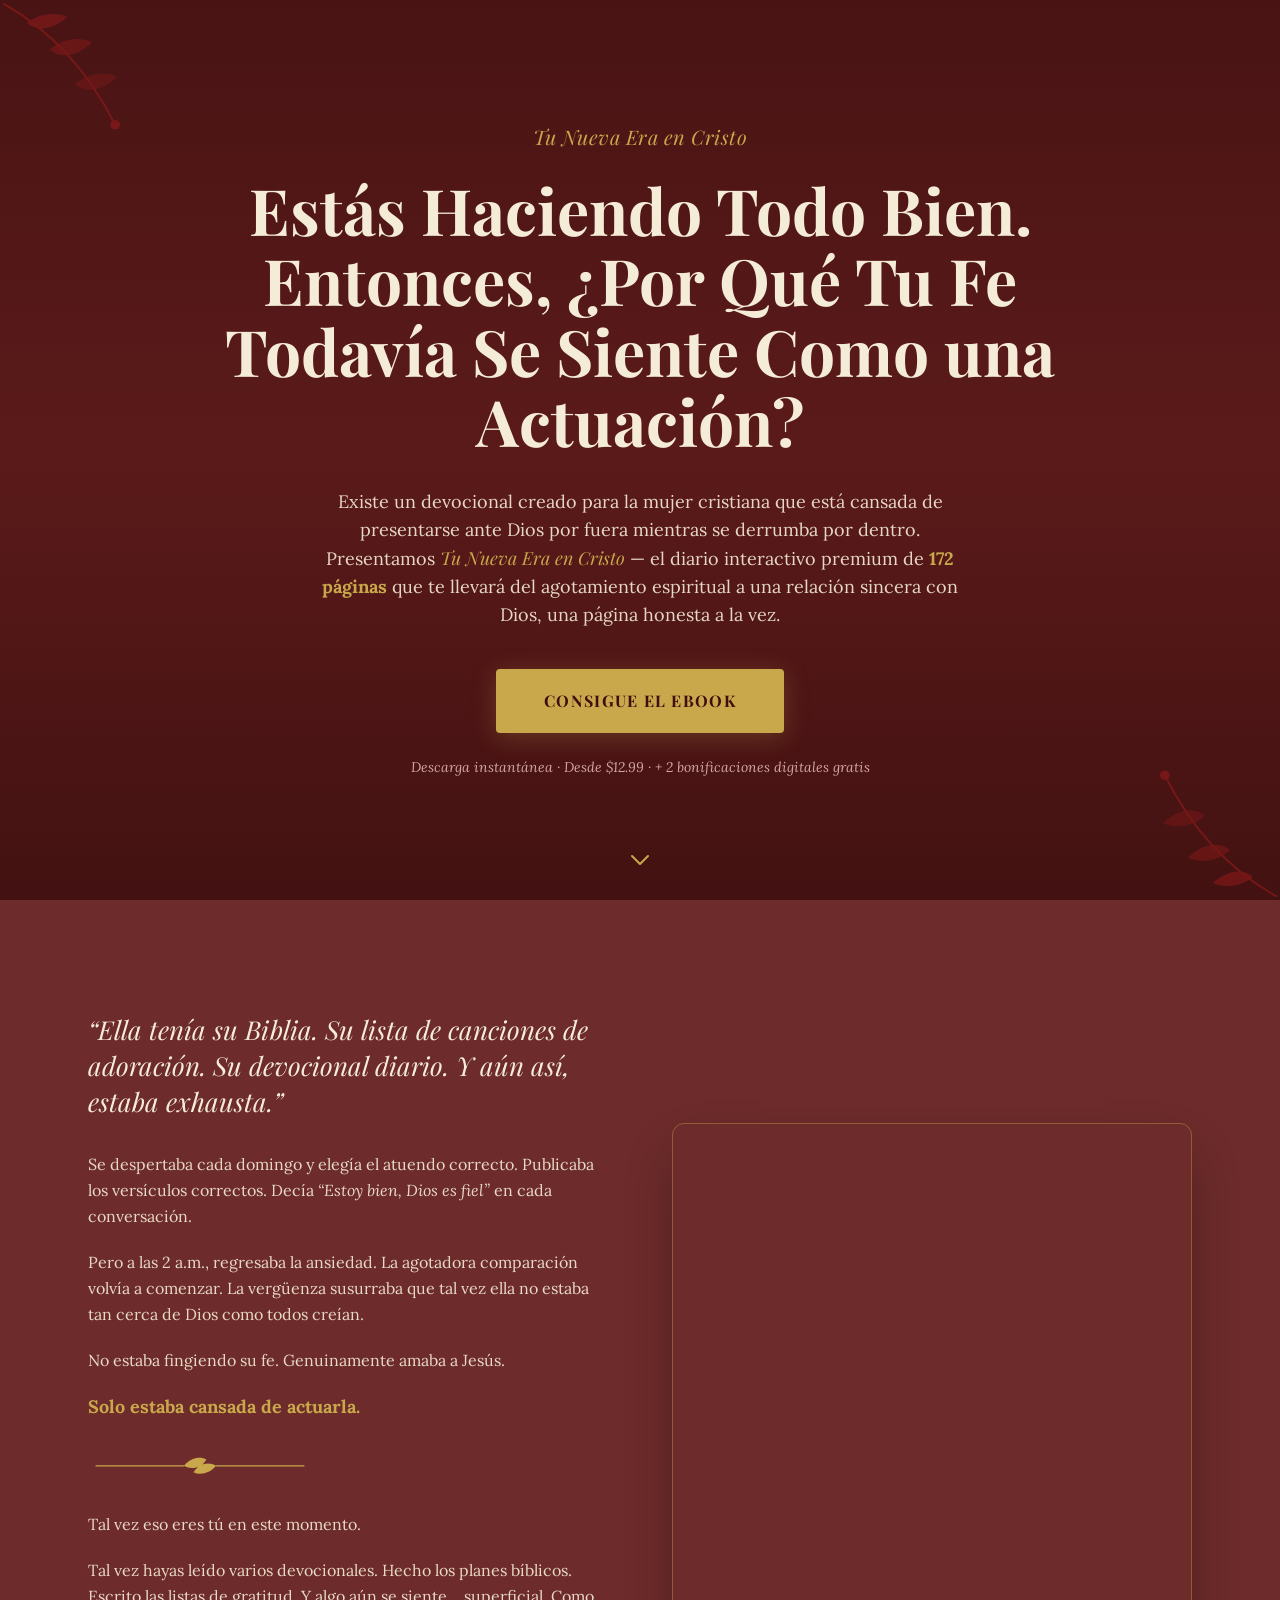
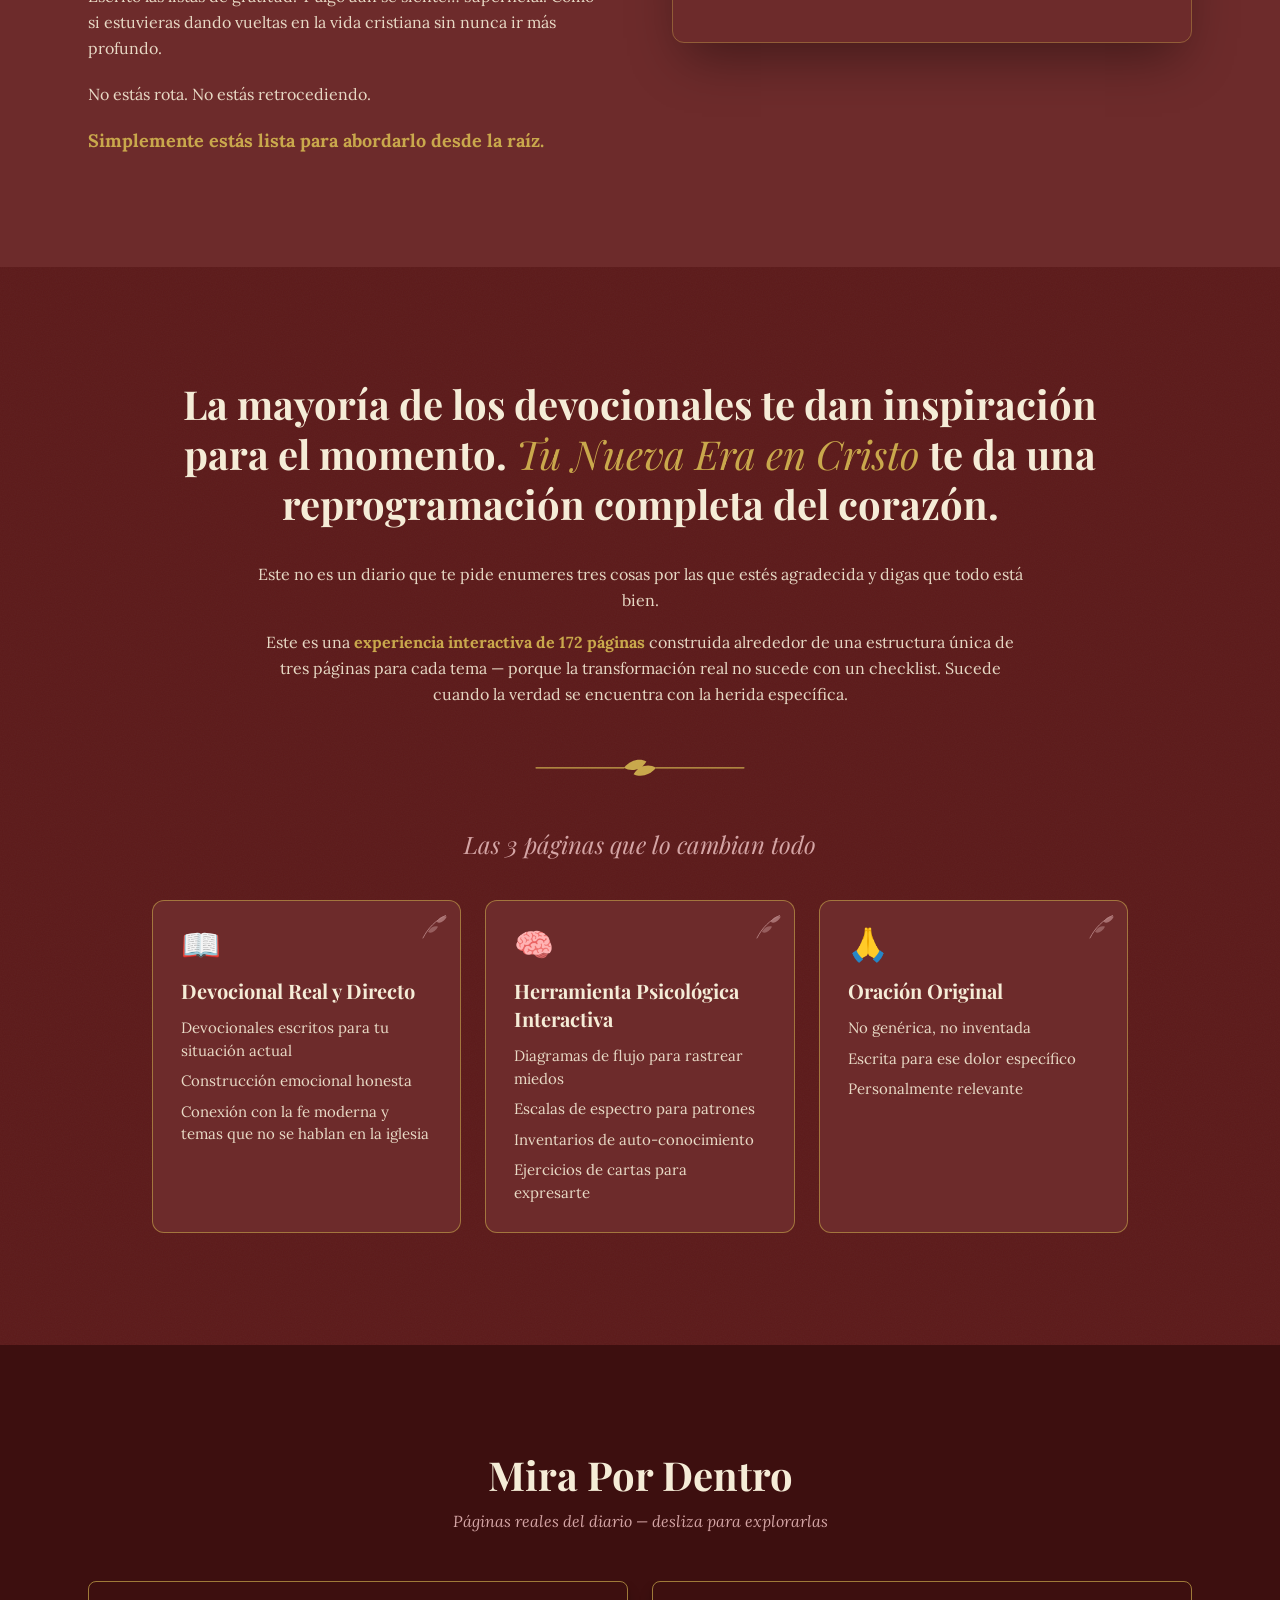
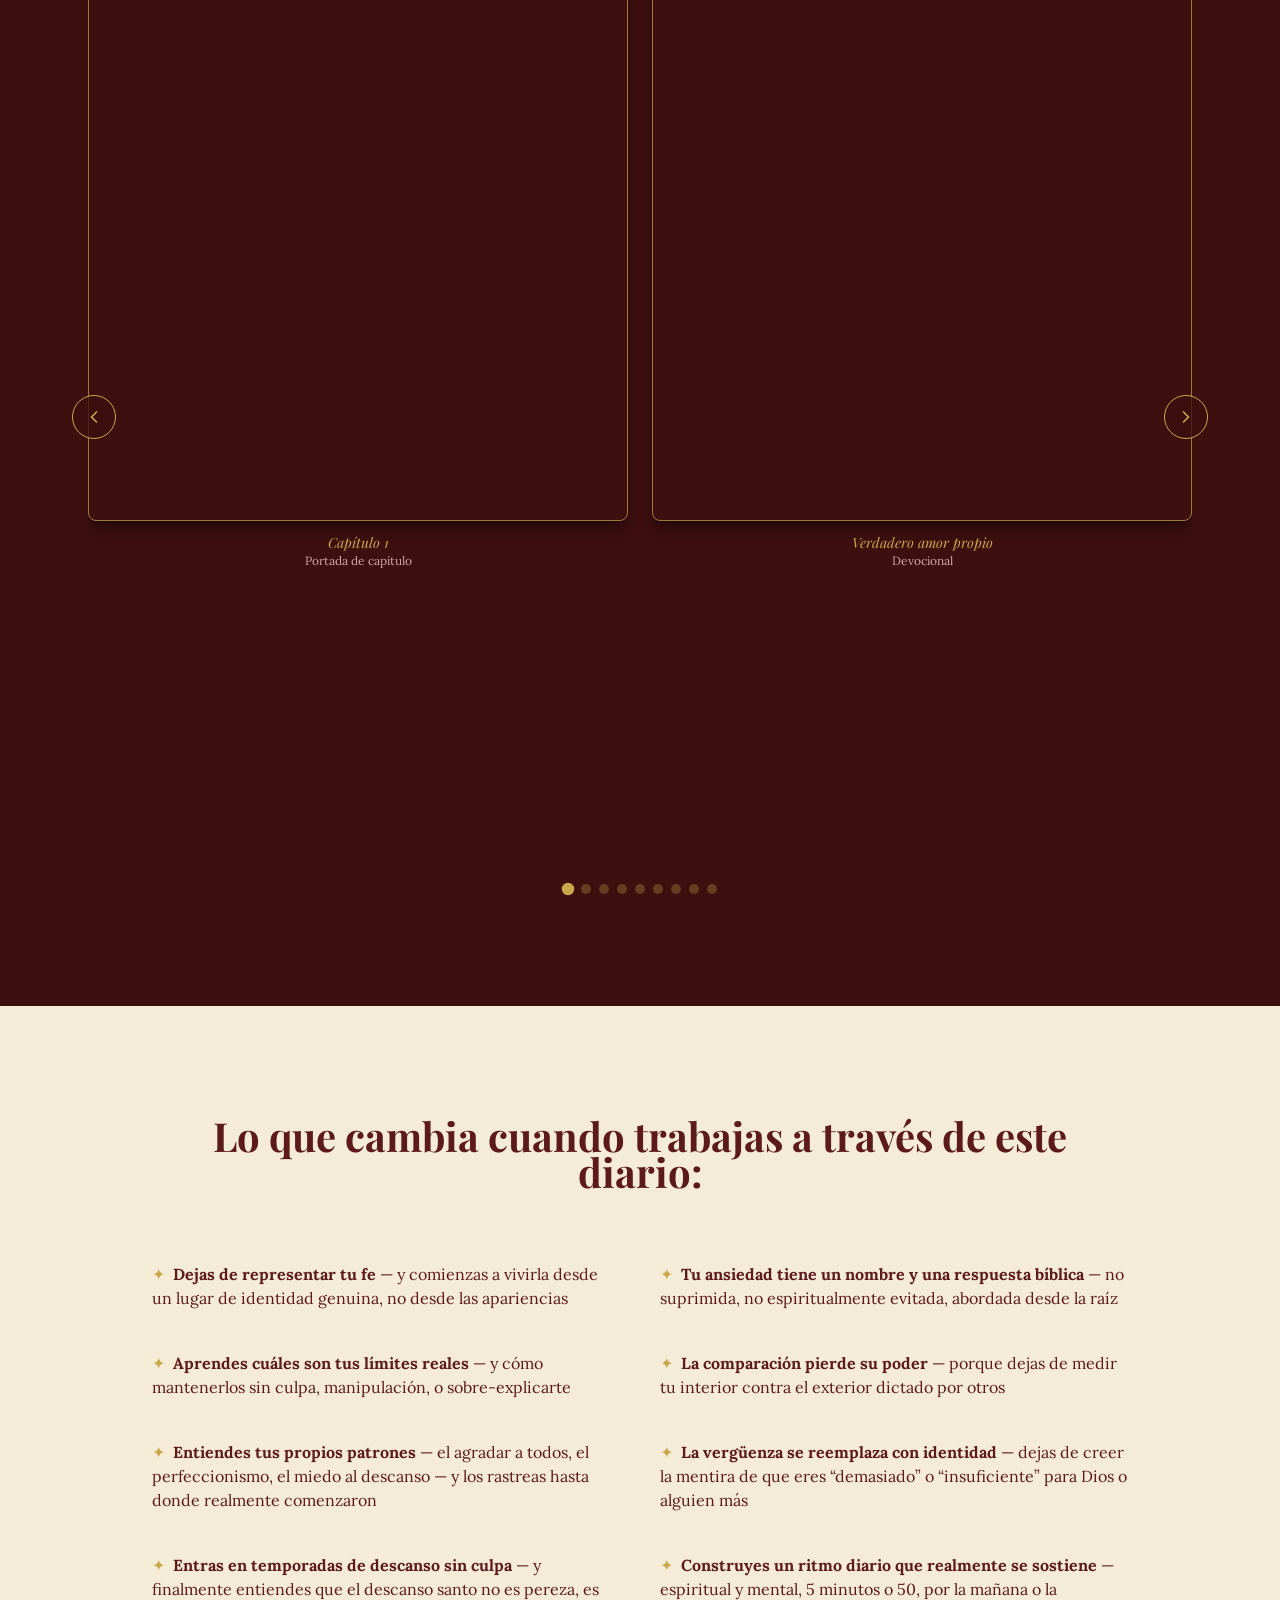
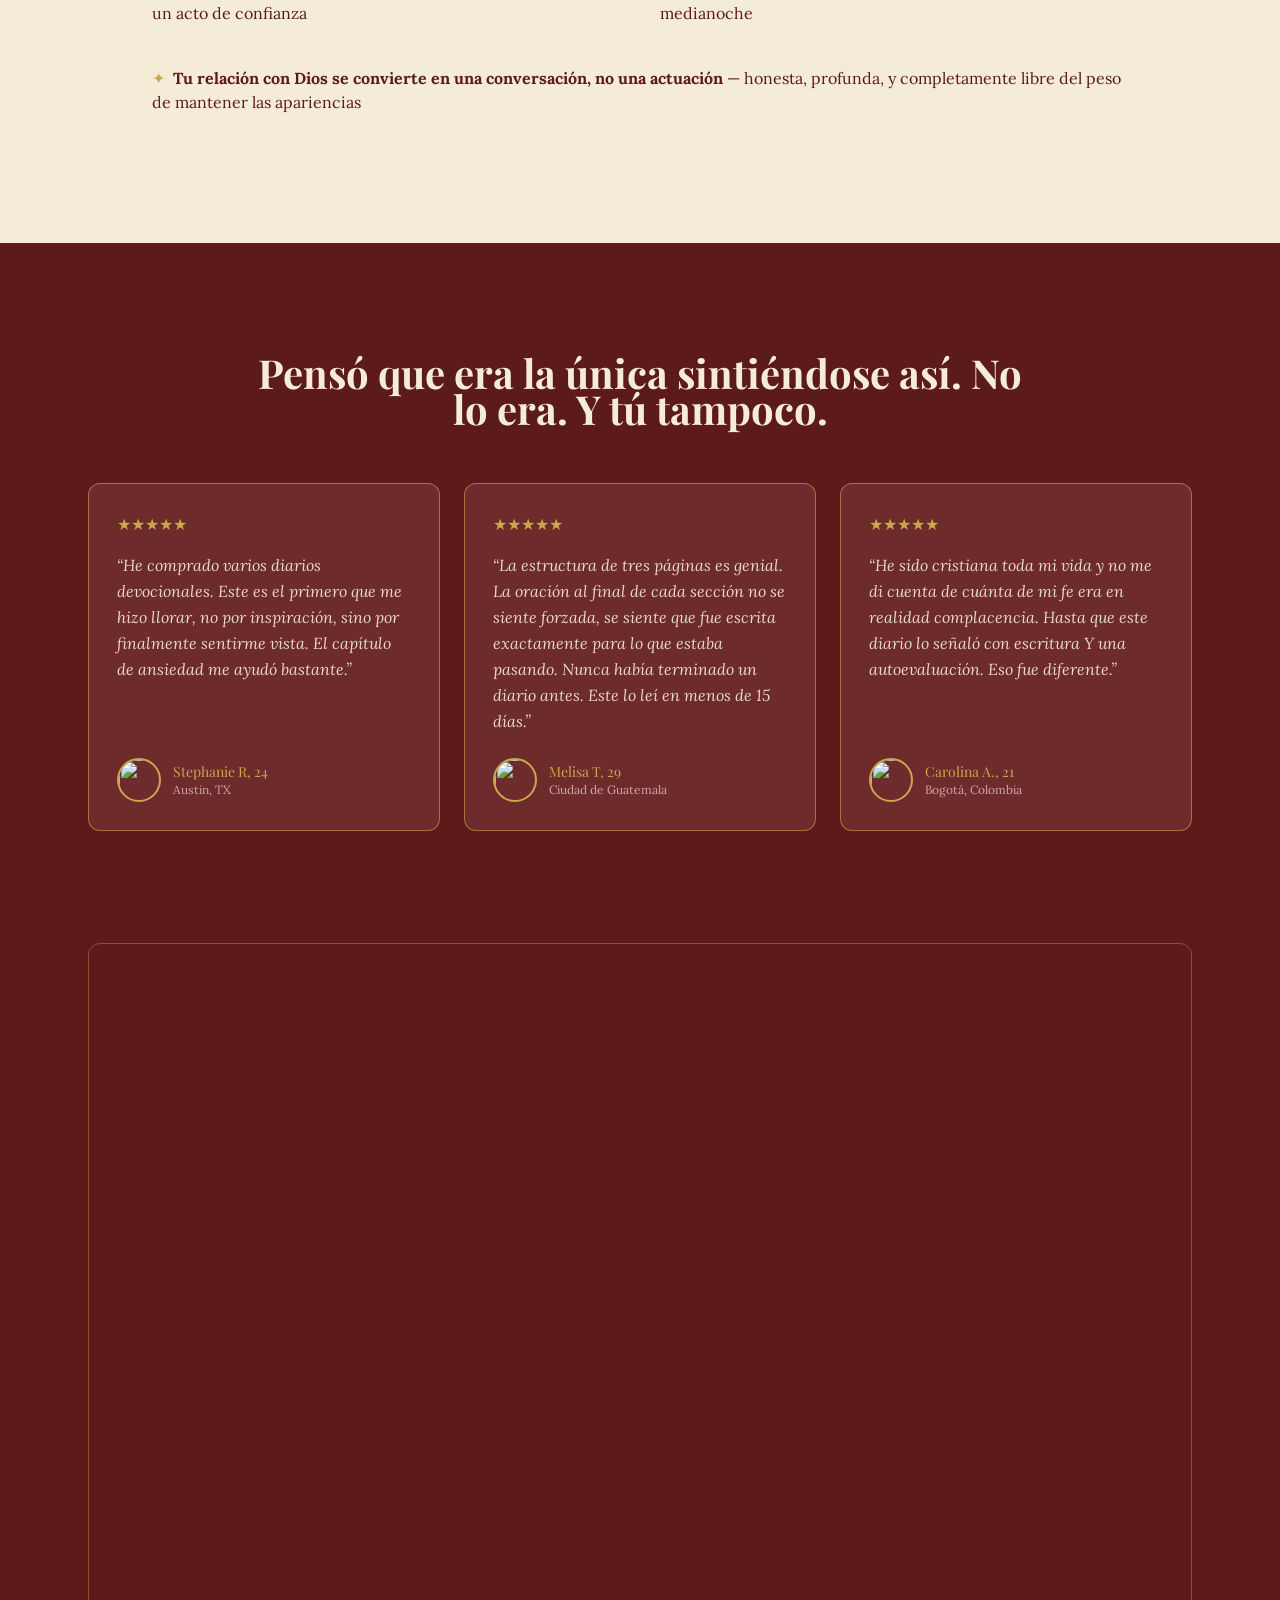
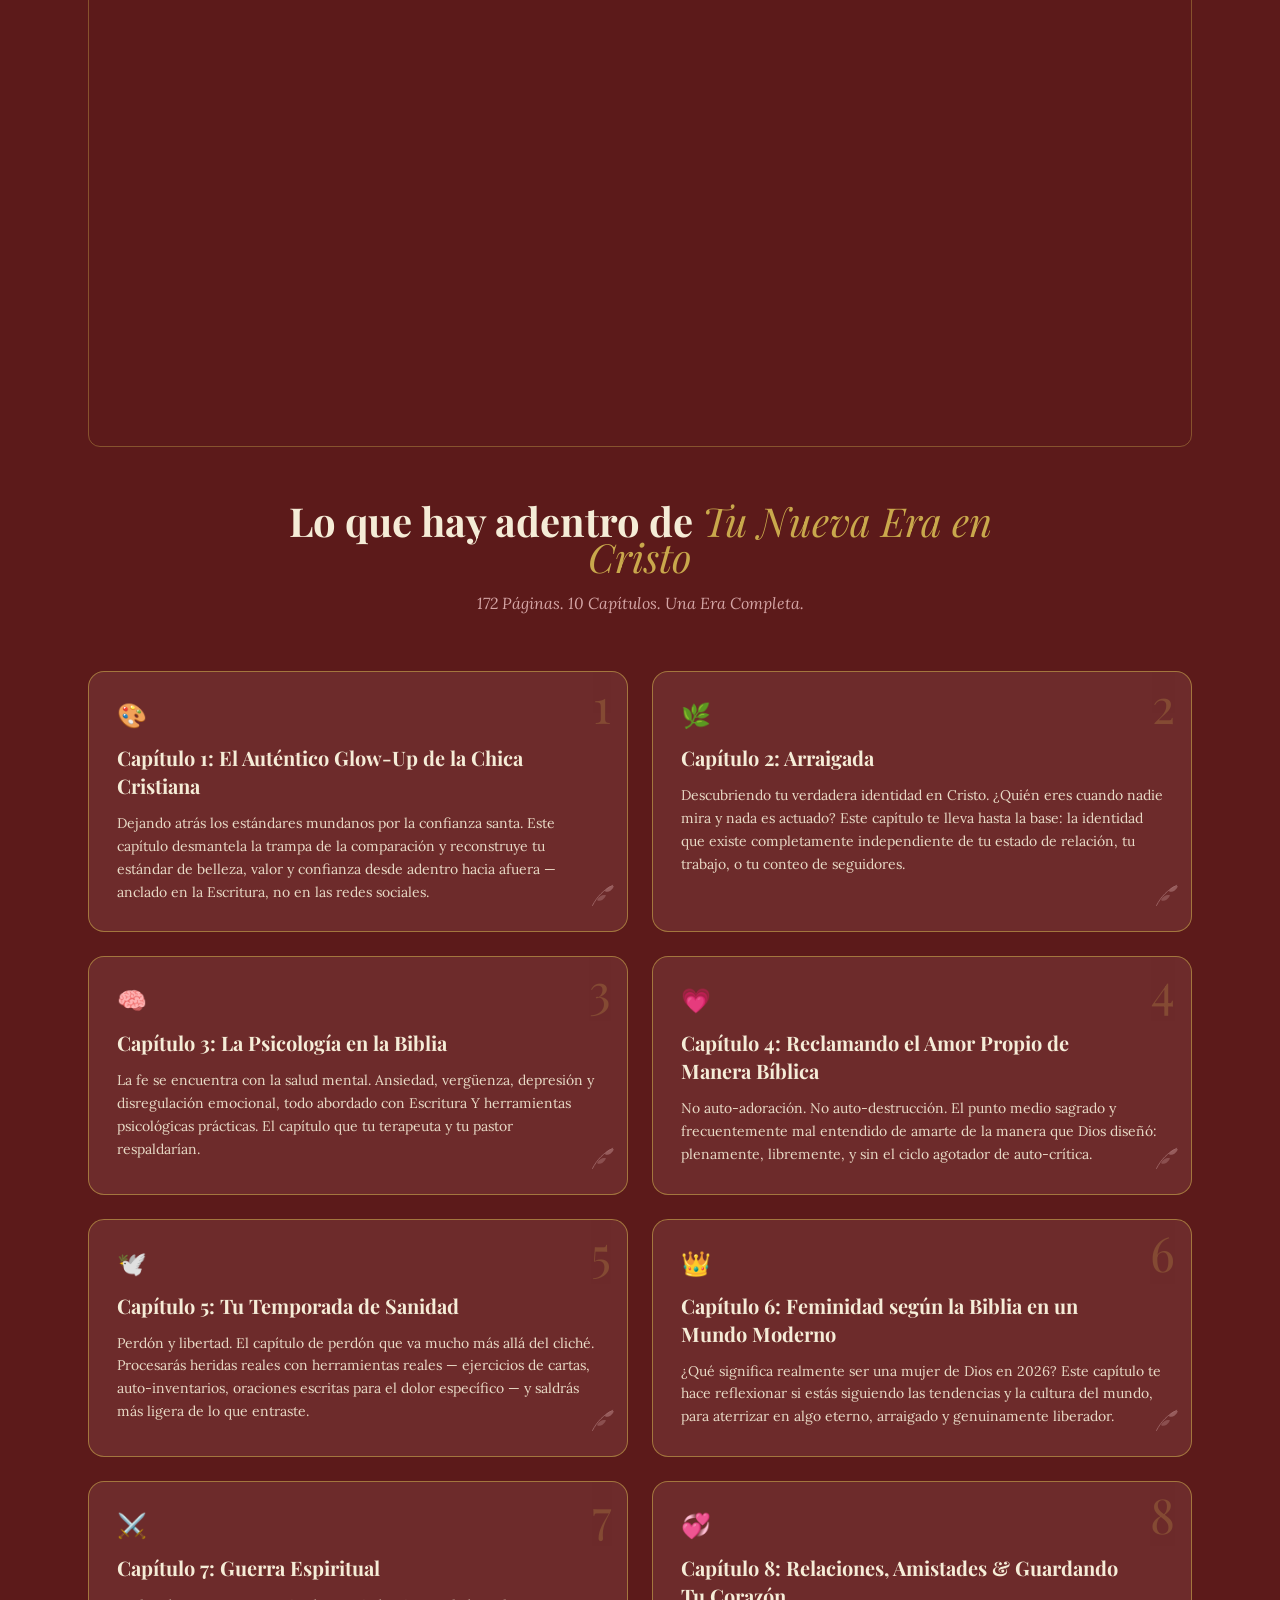
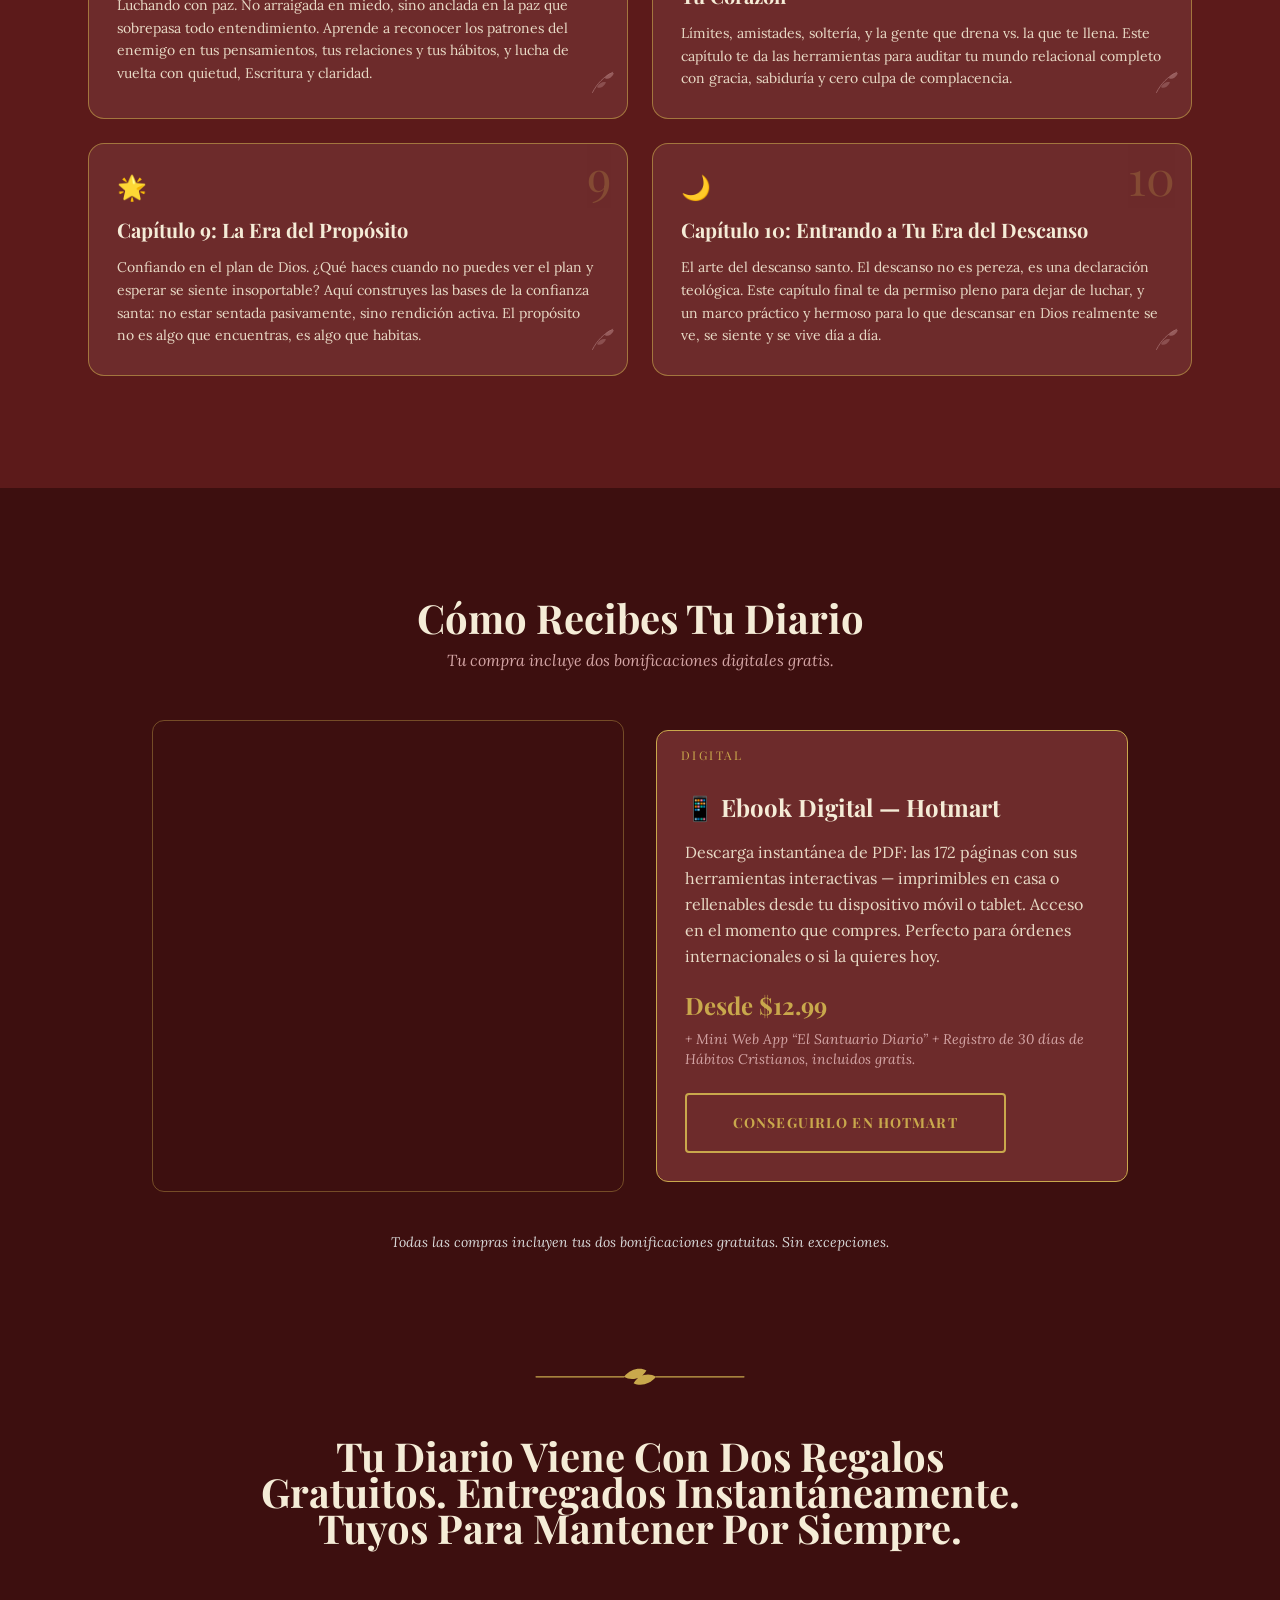
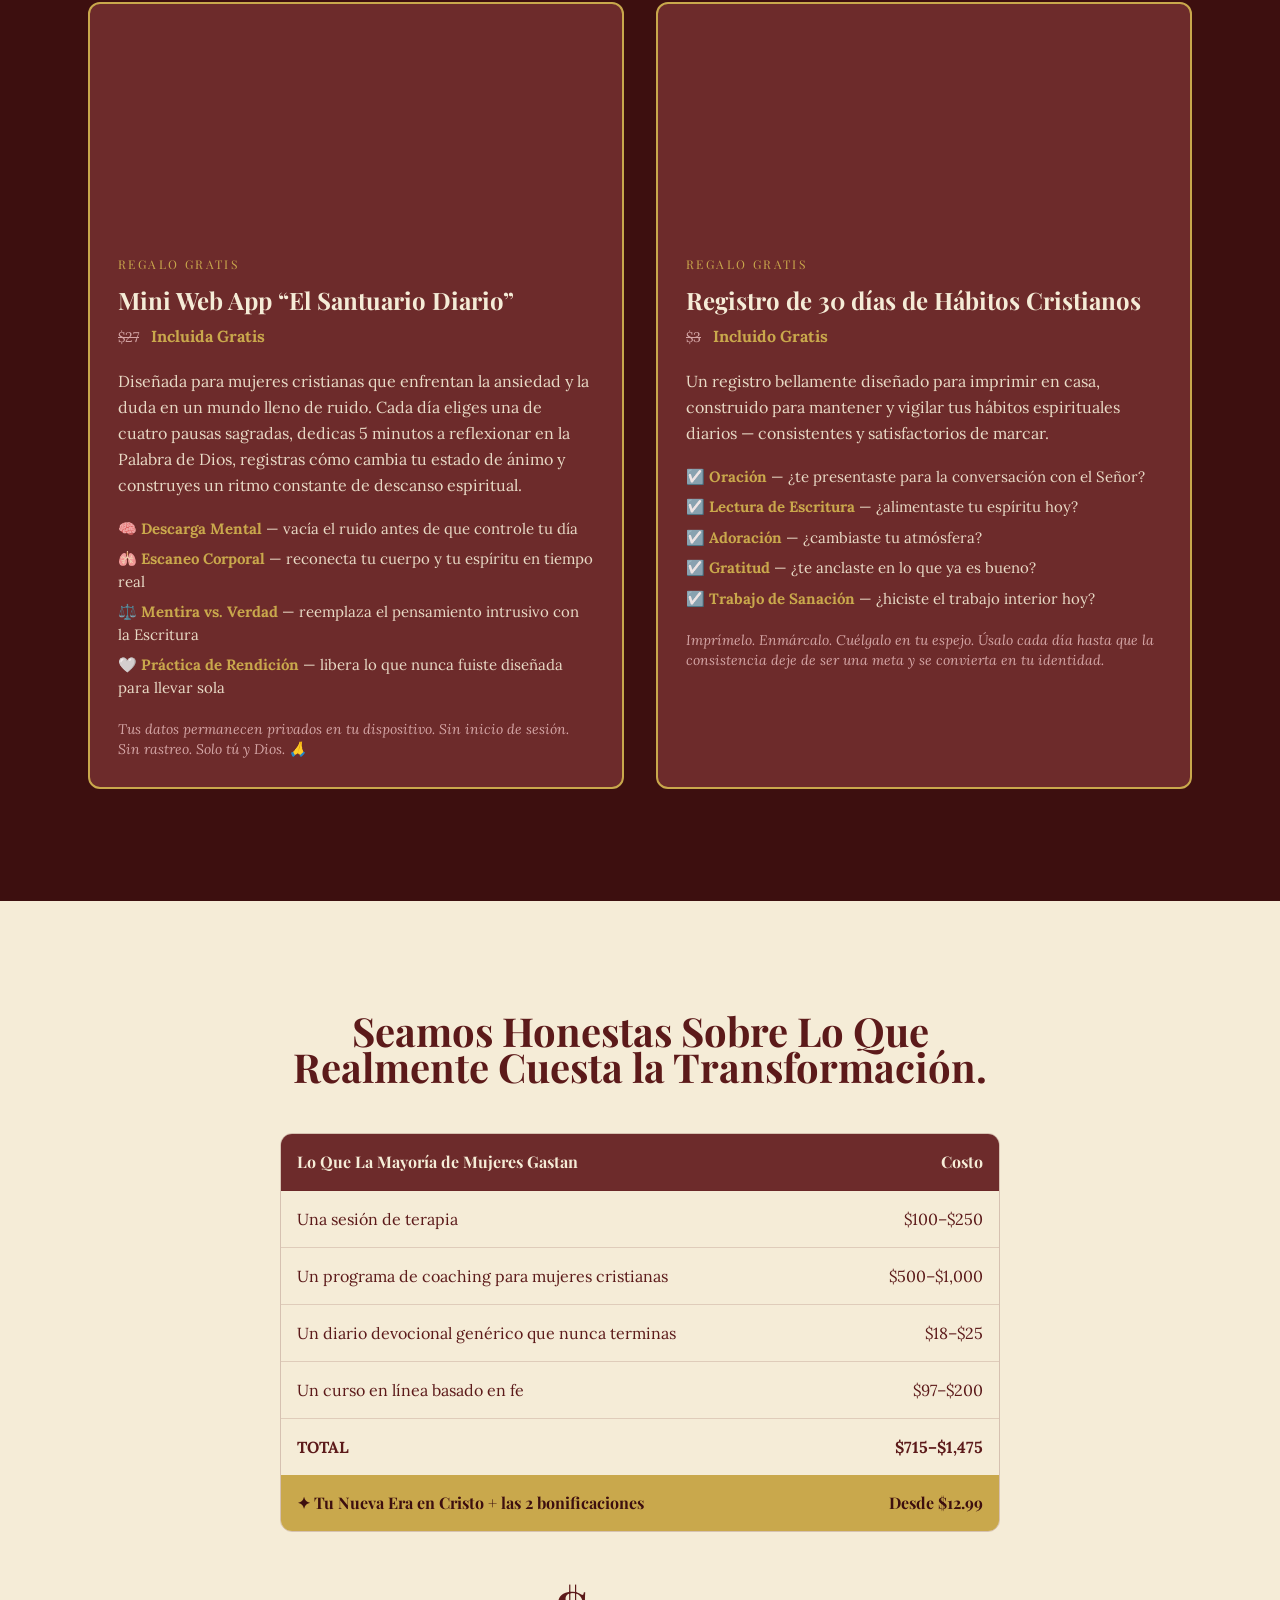
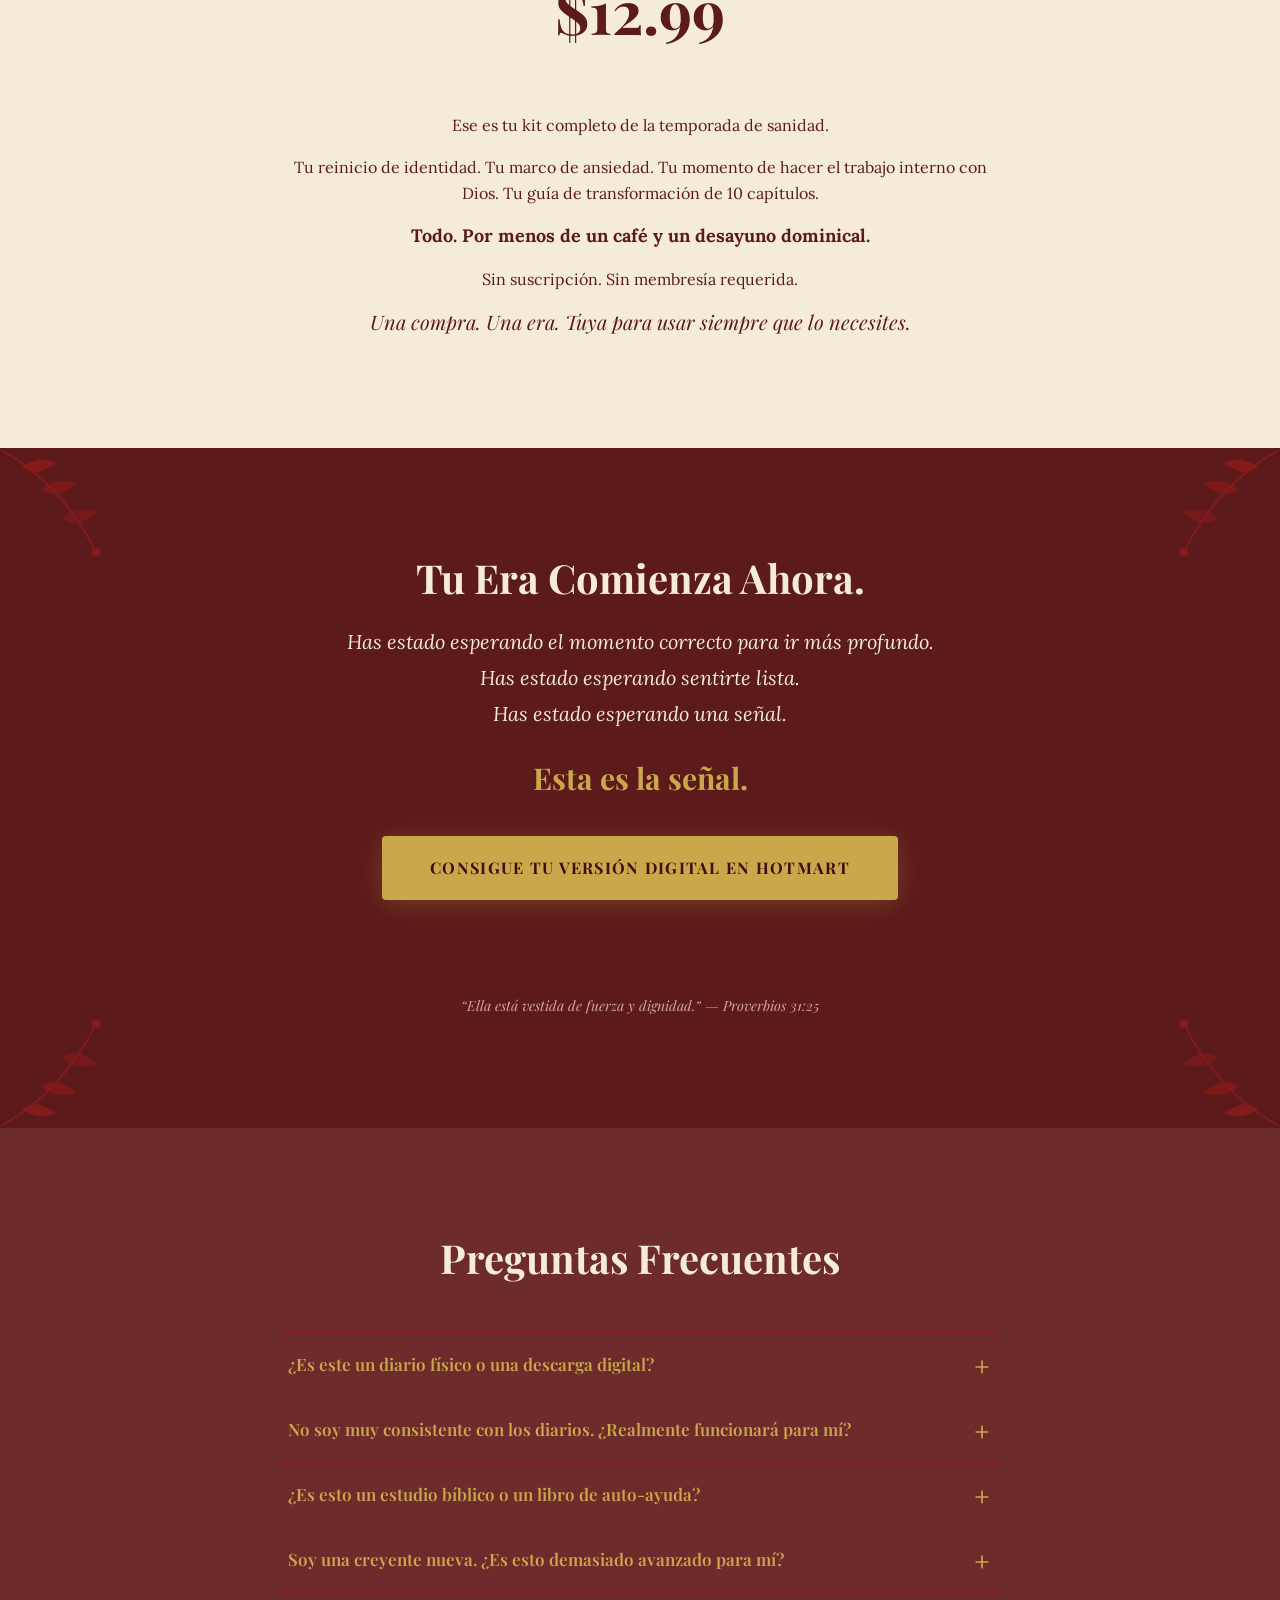
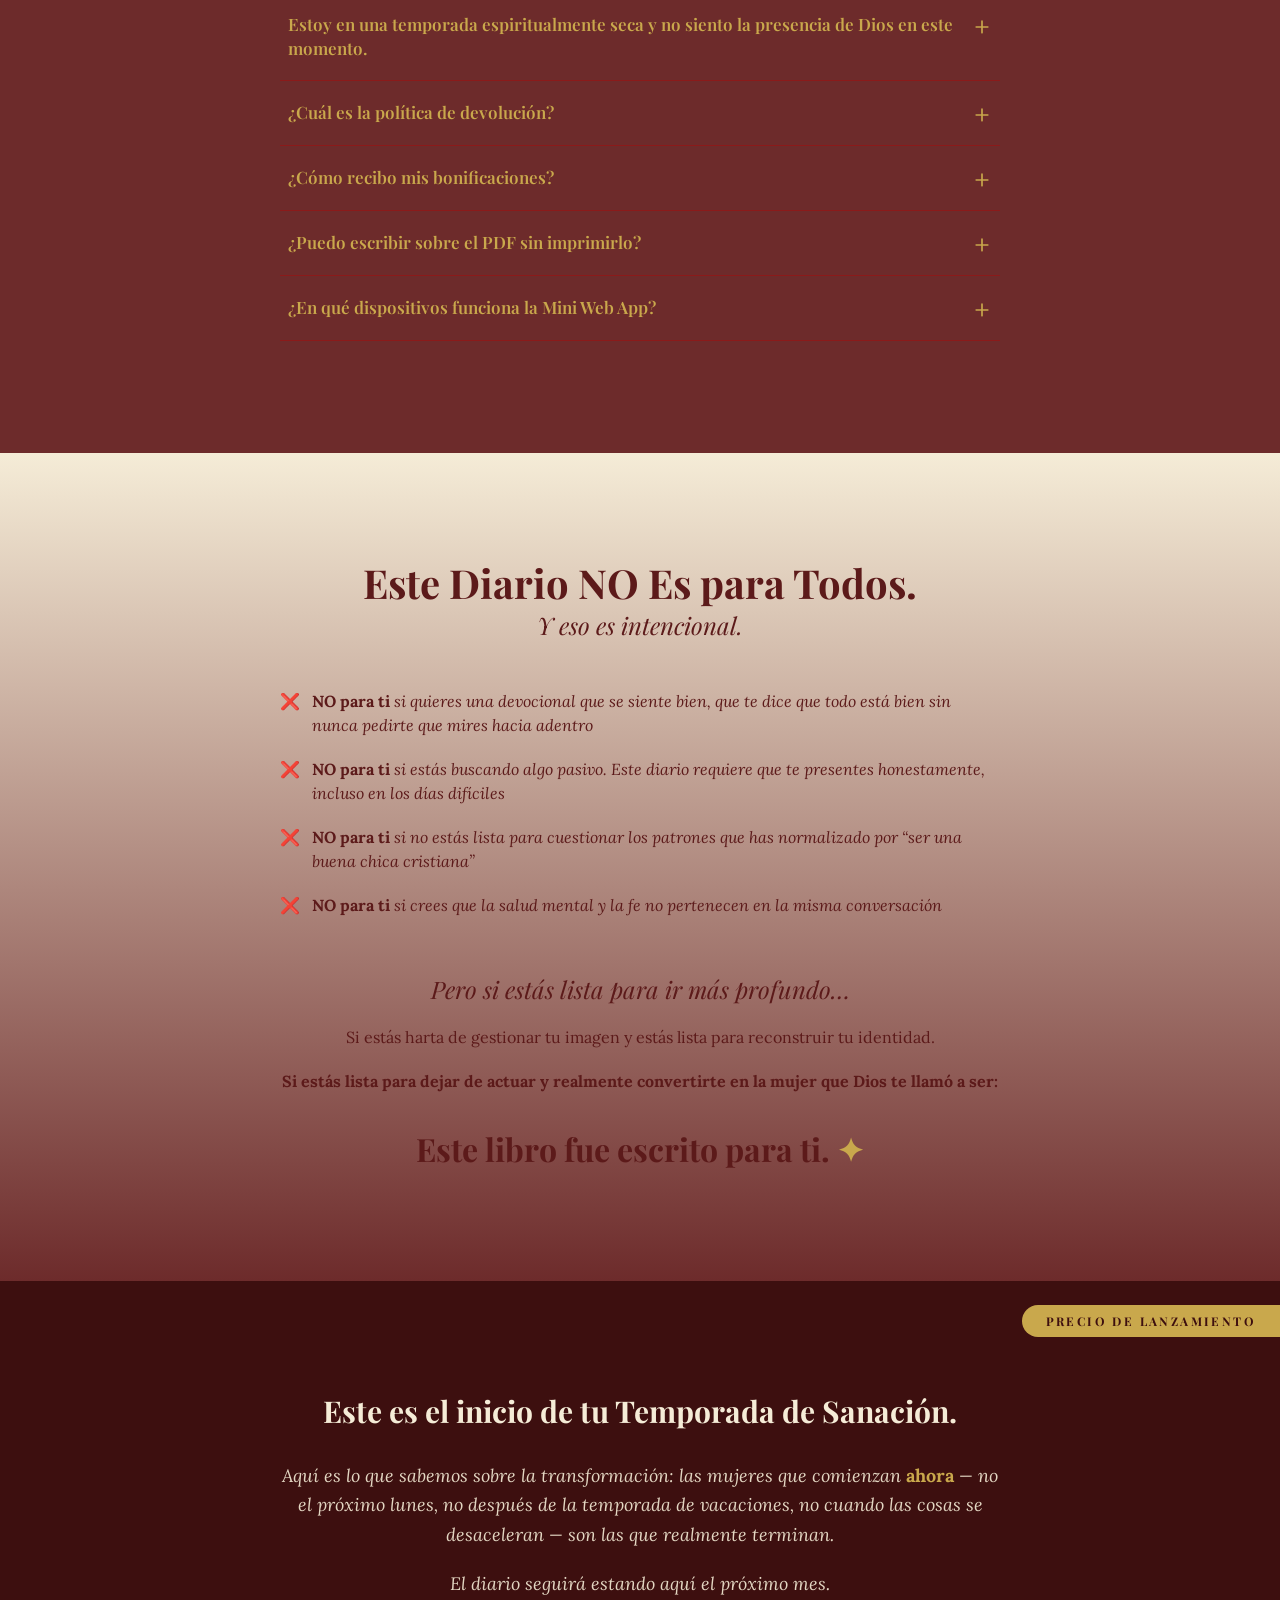
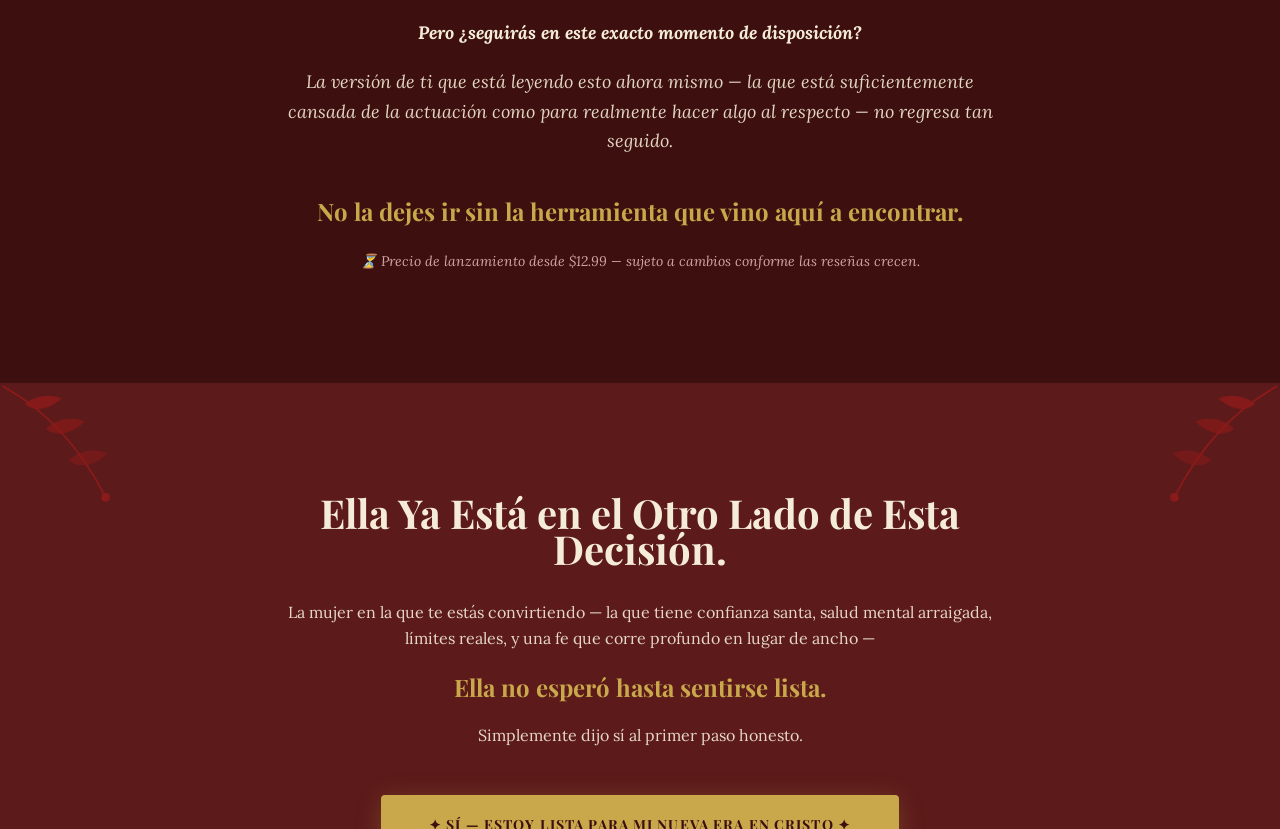
==== index.html @ 501d3792 "Add files via upload" ====
<!DOCTYPE html>
<html lang="es">
<head>
<meta charset="UTF-8">
<meta name="viewport" content="width=device-width, initial-scale=1.0">
<title>Tu Nueva Era en Cristo — Diario Devocional Interactivo de 172 Páginas</title>
<meta name="description" content="El diario devocional interactivo de 172 páginas para la mujer cristiana cansada de actuar su fe. 10 capítulos, herramientas psicológicas y oraciones originales. Descarga instantánea + 2 bonificaciones gratis.">
<meta name="theme-color" content="#5C1A1A">

<!-- ┌─────────────────────────────────────────────────────────────────┐
     │  CUANDO CONECTES TU DOMINIO FINAL, cambia el dominio en las 3    │
     │  líneas de abajo (canonical, og:url, og:image) y en sitemap.xml.│
     │  Mientras uses la URL .vercel.app, un script al final ajusta     │
     │  canonical y og:url automáticamente al dominio en vivo.          │
     └─────────────────────────────────────────────────────────────────┘ -->
<link rel="canonical" href="https://tunuevaeraencristo.com/">

<!-- Open Graph / redes sociales -->
<meta property="og:type" content="product">
<meta property="og:url" content="https://tunuevaeraencristo.com/">
<meta property="og:site_name" content="Tu Nueva Era en Cristo">
<meta property="og:title" content="Tu Nueva Era en Cristo — Diario Devocional Interactivo">
<meta property="og:description" content="Del agotamiento espiritual a una relación sincera con Dios, una página honesta a la vez. 172 páginas + 2 bonificaciones digitales gratis.">
<meta property="og:image" content="https://tunuevaeraencristo.com/Imagenes/opt/capitulos.jpg">
<meta property="og:image:width" content="1366">
<meta property="og:image:height" content="762">
<meta property="og:locale" content="es_ES">
<meta name="twitter:card" content="summary_large_image">
<meta name="twitter:title" content="Tu Nueva Era en Cristo — Diario Devocional Interactivo">
<meta name="twitter:description" content="172 páginas para pasar del agotamiento espiritual a una fe sincera. + 2 bonificaciones digitales gratis.">
<meta name="twitter:image" content="https://tunuevaeraencristo.com/Imagenes/opt/capitulos.jpg">

<!-- Preconnect / preload de recursos críticos -->
<link rel="preconnect" href="https://fonts.googleapis.com">
<link rel="preconnect" href="https://fonts.gstatic.com" crossorigin>
<link rel="preconnect" href="https://connect.facebook.net">
<link rel="preload" as="image" type="image/webp" fetchpriority="high"
      imagesizes="100vw"
      imagesrcset="Imagenes/opt/hero-480.webp 480w, Imagenes/opt/hero-768.webp 768w, Imagenes/opt/hero-1024.webp 1024w, Imagenes/opt/hero-1366.webp 1366w">
<link rel="stylesheet" href="https://fonts.googleapis.com/css2?family=Playfair+Display:ital,wght@0,400;0,600;0,700;1,400;1,700&family=Lora:ital,wght@0,400;0,700;1,400;1,700&display=swap">

<!-- Meta Pixel Code -->
<script>
!function(f,b,e,v,n,t,s)
{if(f.fbq)return;n=f.fbq=function(){n.callMethod?
n.callMethod.apply(n,arguments):n.queue.push(arguments)};
if(!f._fbq)f._fbq=n;n.push=n;n.loaded=!0;n.version='2.0';
n.queue=[];t=b.createElement(e);t.async=!0;
t.src=v;s=b.getElementsByTagName(e)[0];
s.parentNode.insertBefore(t,s)}(window, document,'script',
'https://connect.facebook.net/en_US/fbevents.js');
fbq('init', '2129371127973829');
fbq('track', 'PageView');
</script>
<noscript><img height="1" width="1" style="display:none"
src="https://www.facebook.com/tr?id=2129371127973829&ev=PageView&noscript=1"
/></noscript>
<!-- End Meta Pixel Code -->

<noscript><style>.reveal{opacity:1 !important;transform:none !important}.faq-panel{max-height:none !important}</style></noscript>

<link rel="stylesheet" href="tailwind.min.css">

<style>
  html { scroll-behavior: smooth; }
  body { background:#5C1A1A; color:#F5ECD7; font-family:Lora, Georgia, serif; -webkit-font-smoothing:antialiased; overflow-x:hidden; }
  ::selection { background:#C9A84C; color:#3D0F0F; }

  /* Botón primario oro */
  .btn-gold{
    display:inline-block; background:#C9A84C; color:#3D0F0F;
    font-family:"Playfair Display",serif; font-weight:700; text-transform:uppercase;
    letter-spacing:.08em; padding:20px 48px; border-radius:4px;
    box-shadow:0 4px 24px rgba(201,168,76,.25);
    transition:transform .25s ease, background-color .25s ease, box-shadow .25s ease;
  }
  .btn-gold:hover{ background:#b8963f; transform:scale(1.02); box-shadow:0 6px 32px rgba(201,168,76,.4); }
  .btn-gold:active{ transform:scale(.99); }
  .btn-ghost{
    display:inline-block; background:transparent; color:#C9A84C; border:2px solid #C9A84C;
    font-family:"Playfair Display",serif; font-weight:700; text-transform:uppercase;
    letter-spacing:.08em; padding:18px 46px; border-radius:4px; transition:all .25s ease;
  }
  .btn-ghost:hover{ background:#C9A84C; color:#3D0F0F; }
  @media (max-width:640px){ .btn-gold,.btn-ghost{ width:90%; padding:18px 24px; font-size:14px; } }

  /* Textura grain sutil */
  .grain::before{
    content:""; position:absolute; top:0; right:0; bottom:0; left:0; pointer-events:none; opacity:.08;
    background-image:url("data:image/svg+xml,%3Csvg xmlns='http://www.w3.org/2000/svg' width='120' height='120'%3E%3Cfilter id='n'%3E%3CfeTurbulence type='fractalNoise' baseFrequency='.85' numOctaves='3'/%3E%3C/filter%3E%3Crect width='100%25' height='100%25' filter='url(%23n)' opacity='.5'/%3E%3C/svg%3E");
  }

  /* Reveal on scroll */
  .reveal{ opacity:0; transform:translateY(28px); transition:opacity .7s ease, transform .7s ease; }
  .reveal.is-visible{ opacity:1; transform:none; }
  @media (prefers-reduced-motion:reduce){
    .reveal{ opacity:1; transform:none; transition:none; }
    html{ scroll-behavior:auto; }
  }

  /* Carrusel */
  .carousel{ display:flex; gap:24px; overflow-x:auto; scroll-snap-type:x mandatory; scroll-behavior:smooth; scrollbar-width:none; padding-bottom:8px; }
  .carousel::-webkit-scrollbar{ display:none; }
  .slide{ flex:0 0 82%; scroll-snap-align:center; }
  @media (min-width:768px){ .slide{ flex:0 0 calc(50% - 12px); } }

  /* FAQ accordion */
  .faq-panel{ max-height:0; overflow:hidden; transition:max-height .3s ease; }
  .faq-item[aria-expanded="true"] .faq-icon{ transform:rotate(45deg); }
  .faq-icon{ transition:transform .3s ease; }

  /* Bullets con subrayado en hover */
  .benefit{ border-bottom:1px solid transparent; transition:border-color .3s ease; }
  .benefit:hover{ border-color:#C9A84C; }

  .card-glow{ transition:box-shadow .3s ease, border-color .3s ease, transform .3s ease; }
  .card-glow:hover{ box-shadow:0 0 20px rgba(201,168,76,.2); border-color:#C9A84C; transform:translateY(-3px); }

  .chevron-bounce{ animation:bounce 2s infinite; }
  @keyframes bounce{ 0%,100%{transform:translateY(0)} 50%{transform:translateY(10px)} }

  /* Sticky bar móvil */
  #stickyBar{ transform:translateY(110%); transition:transform .35s ease; }
  #stickyBar.show{ transform:translateY(0); }
</style>
</head>

<body class="font-body antialiased">

<!-- ═══════════ SVG BOTÁNICOS REUTILIZABLES ═══════════ -->
<svg width="0" height="0" style="position:absolute" aria-hidden="true" focusable="false">
  <defs>
    <symbol id="corner-branch" viewBox="0 0 200 200">
      <g fill="none" stroke="currentColor" stroke-width="2" stroke-linecap="round">
        <path d="M4 4 C50 30 90 70 120 130"/>
        <path d="M28 24 C40 14 58 12 70 18 C56 30 40 34 28 24Z" fill="currentColor" stroke="none" opacity=".85"/>
        <path d="M52 52 C64 40 84 38 96 44 C82 58 64 62 52 52Z" fill="currentColor" stroke="none" opacity=".7"/>
        <path d="M78 88 C90 76 110 74 122 80 C108 94 90 98 78 88Z" fill="currentColor" stroke="none" opacity=".55"/>
        <circle cx="120" cy="130" r="5" fill="currentColor" stroke="none"/>
      </g>
    </symbol>
    <symbol id="divider-branch" viewBox="0 0 280 32">
      <g fill="none" stroke="currentColor" stroke-width="1.5" stroke-linecap="round">
        <path d="M10 16 H120 M160 16 H270"/>
        <path d="M120 16 C128 6 140 4 148 8 C142 18 130 22 120 16Z" fill="currentColor" stroke="none"/>
        <path d="M160 16 C152 26 140 28 132 24 C138 14 150 10 160 16Z" fill="currentColor" stroke="none"/>
        <circle cx="140" cy="16" r="3.5" fill="currentColor" stroke="none"/>
      </g>
    </symbol>
    <symbol id="card-sprig" viewBox="0 0 64 64">
      <g fill="none" stroke="currentColor" stroke-width="1.5" stroke-linecap="round">
        <path d="M60 4 C44 12 32 24 24 40"/>
        <path d="M46 14 C50 6 58 4 62 6 C58 14 50 18 46 14Z" fill="currentColor" stroke="none" opacity=".8"/>
        <path d="M32 30 C36 22 44 20 48 22 C44 30 36 34 32 30Z" fill="currentColor" stroke="none" opacity=".6"/>
      </g>
    </symbol>
  </defs>
</svg>

<a href="#hero" class="sr-only focus:not-sr-only focus:absolute focus:top-2 focus:left-2 focus:bg-gold focus:text-night focus:px-4 focus:py-2 focus:z-50">Saltar al contenido</a>

<!-- ═══════════ BLOQUE 1 — HERO ═══════════ -->
<header id="hero" class="relative min-h-[85vh] md:min-h-screen flex items-center justify-center overflow-hidden bg-wine">
  <picture>
    <source type="image/webp" sizes="100vw" srcset="Imagenes/opt/hero-480.webp 480w, Imagenes/opt/hero-768.webp 768w, Imagenes/opt/hero-1024.webp 1024w, Imagenes/opt/hero-1366.webp 1366w">
    <img src="Imagenes/opt/hero.jpg" sizes="100vw" srcset="Imagenes/opt/hero-480.jpg 480w, Imagenes/opt/hero-768.jpg 768w, Imagenes/opt/hero-1024.jpg 1024w, Imagenes/opt/hero-1366.jpg 1366w" alt="" fetchpriority="high" decoding="async" width="1376" height="768"
         class="absolute inset-0 w-full h-full object-cover">
  </picture>
  <div class="absolute inset-0 bg-wine/[.55]"></div>
  <div class="absolute inset-0 bg-gradient-to-b from-night/60 via-transparent to-night/80"></div>

  <svg class="absolute top-0 left-0 w-32 md:w-48 text-burgundy opacity-70 pointer-events-none" viewBox="0 0 200 200" aria-hidden="true"><use href="#corner-branch"/></svg>
  <svg class="absolute bottom-0 right-0 w-32 md:w-48 text-burgundy opacity-70 pointer-events-none rotate-180" viewBox="0 0 200 200" aria-hidden="true"><use href="#corner-branch"/></svg>

  <div class="relative z-10 max-w-4xl mx-auto px-6 py-24 text-center">
    <p class="font-display italic text-gold text-lg md:text-xl tracking-wide mb-6">Tu Nueva Era en Cristo</p>
    <h1 class="font-display font-bold text-cream text-[34px] leading-tight sm:text-5xl lg:text-[64px] lg:leading-[1.1] mb-8">
      Estás Haciendo Todo Bien. Entonces, ¿Por Qué Tu Fe Todavía Se Siente Como una Actuación?
    </h1>
    <p class="text-cream/90 text-base md:text-lg leading-relaxed max-w-2xl mx-auto mb-10">
      Existe un devocional creado para la mujer cristiana que está cansada de presentarse ante Dios por fuera
      mientras se derrumba por dentro. Presentamos <em class="font-display italic text-gold not-italic md:italic">Tu Nueva Era en Cristo</em>
      — el diario interactivo premium de <strong class="text-gold font-bold">172 páginas</strong> que te llevará del agotamiento
      espiritual a una relación sincera con Dios, una página honesta a la vez.
    </p>

    <a href="https://pay.hotmart.com/M106489137B?checkoutMode=10" target="_blank" rel="noopener noreferrer"
       data-checkout data-cta="hero" class="btn-gold text-sm md:text-base">Consigue el Ebook</a>

    <p class="mt-6 text-rose text-sm italic">Descarga instantánea · Desde $12.99 · + 2 bonificaciones digitales gratis</p>
  </div>

  <a href="#historia" aria-label="Desplázate hacia abajo" class="absolute bottom-6 left-1/2 -translate-x-1/2 text-gold z-10">
    <svg class="w-8 h-8 chevron-bounce" viewBox="0 0 24 24" fill="none" stroke="currentColor" stroke-width="1.5" aria-hidden="true"><path d="M6 9l6 6 6-6" stroke-linecap="round" stroke-linejoin="round"/></svg>
  </a>
</header>

<!-- ═══════════ BLOQUE 2 — HISTORIA ═══════════ -->
<section id="historia" class="bg-cherry py-20 md:py-28">
  <div class="max-w-6xl mx-auto px-6 grid md:grid-cols-2 gap-12 md:gap-16 items-center">
    <div class="reveal">
      <p class="font-display italic text-cream text-2xl md:text-[26px] leading-snug mb-8">
        “Ella tenía su Biblia. Su lista de canciones de adoración. Su devocional diario. Y aún así, estaba exhausta.”
      </p>
      <div class="space-y-5 text-cream/90 leading-relaxed">
        <p>Se despertaba cada domingo y elegía el atuendo correcto. Publicaba los versículos correctos. Decía <em>“Estoy bien, Dios es fiel”</em> en cada conversación.</p>
        <p>Pero a las 2 a.m., regresaba la ansiedad. La agotadora comparación volvía a comenzar. La vergüenza susurraba que tal vez ella no estaba tan cerca de Dios como todos creían.</p>
        <p>No estaba fingiendo su fe. Genuinamente amaba a Jesús.</p>
        <p class="text-gold font-bold text-lg">Solo estaba cansada de actuarla.</p>
      </div>
      <svg class="w-56 my-8 text-gold" viewBox="0 0 280 32" aria-hidden="true"><use href="#divider-branch"/></svg>
      <div class="space-y-5 text-cream/90 leading-relaxed">
        <p>Tal vez eso eres tú en este momento.</p>
        <p>Tal vez hayas leído varios devocionales. Hecho los planes bíblicos. Escrito las listas de gratitud. Y algo aún se siente… superficial. Como si estuvieras dando vueltas en la vida cristiana sin nunca ir más profundo.</p>
        <p>No estás rota. No estás retrocediendo.</p>
        <p class="text-gold font-bold text-lg">Simplemente estás lista para abordarlo desde la raíz.</p>
      </div>
    </div>
    <div class="reveal">
      <picture>
        <source type="image/webp" sizes="(min-width:768px) 46vw, 92vw" srcset="Imagenes/opt/historia-480.webp 480w, Imagenes/opt/historia-768.webp 768w, Imagenes/opt/historia-1024.webp 1024w, Imagenes/opt/historia-1200.webp 1200w">
        <img src="Imagenes/opt/historia.jpg" sizes="(min-width:768px) 46vw, 92vw" srcset="Imagenes/opt/historia-480.jpg 480w, Imagenes/opt/historia-768.jpg 768w, Imagenes/opt/historia-1024.jpg 1024w, Imagenes/opt/historia-1200.jpg 1200w" alt="Mujer escribiendo en su diario devocional a la luz cálida de la mañana"
             loading="lazy" decoding="async" width="1200" height="670"
             class="w-full rounded-xl border border-gold/40 shadow-2xl shadow-black/40 object-cover">
      </picture>
    </div>
  </div>
</section>

<!-- ═══════════ BLOQUE 3 — UVP ═══════════ -->
<section class="relative grain bg-wine py-20 md:py-28 overflow-hidden">
  <div class="relative max-w-5xl mx-auto px-6 text-center">
    <h2 class="reveal font-display font-bold text-cream text-3xl md:text-[40px] leading-tight mb-8">
      La mayoría de los devocionales te dan inspiración para el momento.
      <span class="text-gold italic font-normal">Tu Nueva Era en Cristo</span> te da una reprogramación completa del corazón.
    </h2>
    <p class="reveal text-cream/90 leading-relaxed max-w-3xl mx-auto mb-4">
      Este no es un diario que te pide enumeres tres cosas por las que estés agradecida y digas que todo está bien.
    </p>
    <p class="reveal text-cream/90 leading-relaxed max-w-3xl mx-auto">
      Este es una <strong class="text-gold">experiencia interactiva de 172 páginas</strong> construida alrededor de una
      estructura única de tres páginas para cada tema — porque la transformación real no sucede con un checklist.
      Sucede cuando la verdad se encuentra con la herida específica.
    </p>

    <svg class="w-56 mx-auto my-12 text-gold" viewBox="0 0 280 32" aria-hidden="true"><use href="#divider-branch"/></svg>

    <h3 class="reveal font-display italic text-rose text-xl md:text-2xl mb-10">Las 3 páginas que lo cambian todo</h3>

    <div class="grid md:grid-cols-3 gap-6 text-left">
      <article class="reveal card-glow relative bg-cherry border border-gold/60 rounded-xl p-7">
        <svg class="absolute top-3 right-3 w-10 text-rose opacity-70" viewBox="0 0 64 64" aria-hidden="true"><use href="#card-sprig"/></svg>
        <div class="text-[32px] leading-none mb-4" aria-hidden="true">📖</div>
        <h4 class="font-display font-bold text-cream text-xl mb-3">Devocional Real y Directo</h4>
        <ul class="space-y-2 text-cream/90 text-[15px]">
          <li>Devocionales escritos para tu situación actual</li>
          <li>Construcción emocional honesta</li>
          <li>Conexión con la fe moderna y temas que no se hablan en la iglesia</li>
        </ul>
      </article>
      <article class="reveal card-glow relative bg-cherry border border-gold/60 rounded-xl p-7">
        <svg class="absolute top-3 right-3 w-10 text-rose opacity-70" viewBox="0 0 64 64" aria-hidden="true"><use href="#card-sprig"/></svg>
        <div class="text-[32px] leading-none mb-4" aria-hidden="true">🧠</div>
        <h4 class="font-display font-bold text-cream text-xl mb-3">Herramienta Psicológica Interactiva</h4>
        <ul class="space-y-2 text-cream/90 text-[15px]">
          <li>Diagramas de flujo para rastrear miedos</li>
          <li>Escalas de espectro para patrones</li>
          <li>Inventarios de auto-conocimiento</li>
          <li>Ejercicios de cartas para expresarte</li>
        </ul>
      </article>
      <article class="reveal card-glow relative bg-cherry border border-gold/60 rounded-xl p-7">
        <svg class="absolute top-3 right-3 w-10 text-rose opacity-70" viewBox="0 0 64 64" aria-hidden="true"><use href="#card-sprig"/></svg>
        <div class="text-[32px] leading-none mb-4" aria-hidden="true">🙏</div>
        <h4 class="font-display font-bold text-cream text-xl mb-3">Oración Original</h4>
        <ul class="space-y-2 text-cream/90 text-[15px]">
          <li>No genérica, no inventada</li>
          <li>Escrita para ese dolor específico</li>
          <li>Personalmente relevante</li>
        </ul>
      </article>
    </div>
  </div>
</section>

<!-- ═══════════ BLOQUE 4 — CARRUSEL PÁGINAS INTERIORES ═══════════ -->
<section class="bg-night py-20 md:py-28">
  <div class="max-w-6xl mx-auto px-6">
    <h2 class="reveal font-display font-bold text-cream text-3xl md:text-[40px] text-center mb-4">Mira Por Dentro</h2>
    <p class="reveal text-rose text-center italic mb-12">Páginas reales del diario — desliza para explorarlas</p>

    <div class="relative">
      <div id="carousel" class="carousel" tabindex="0" role="region" aria-label="Galería de páginas interiores">
        <figure class="slide">
          <picture>
            <source type="image/webp" sizes="(min-width:768px) 45vw, 82vw" srcset="Imagenes/opt/slide-01-360.webp 360w, Imagenes/opt/slide-01-560.webp 560w, Imagenes/opt/slide-01-720.webp 720w, Imagenes/opt/slide-01-900.webp 900w">
            <img src="Imagenes/opt/slide-01.jpg" sizes="(min-width:768px) 45vw, 82vw" srcset="Imagenes/opt/slide-01-360.jpg 360w, Imagenes/opt/slide-01-560.jpg 560w, Imagenes/opt/slide-01-720.jpg 720w, Imagenes/opt/slide-01-900.jpg 900w" alt="Portada del Capítulo 1 del diario" loading="lazy" decoding="async" width="900" height="1360" class="w-full rounded-lg border border-gold/70 shadow-lg shadow-black/40">
          </picture>
          <figcaption class="mt-3 text-center"><span class="block font-display italic text-gold text-sm">Capítulo 1</span><span class="block text-rose text-xs">Portada de capítulo</span></figcaption>
        </figure>
        <figure class="slide">
          <picture>
            <source type="image/webp" sizes="(min-width:768px) 45vw, 82vw" srcset="Imagenes/opt/slide-02-360.webp 360w, Imagenes/opt/slide-02-560.webp 560w, Imagenes/opt/slide-02-720.webp 720w, Imagenes/opt/slide-02-900.webp 900w">
            <img src="Imagenes/opt/slide-02.jpg" sizes="(min-width:768px) 45vw, 82vw" srcset="Imagenes/opt/slide-02-360.jpg 360w, Imagenes/opt/slide-02-560.jpg 560w, Imagenes/opt/slide-02-720.jpg 720w, Imagenes/opt/slide-02-900.jpg 900w" alt="Página devocional sobre el verdadero amor propio" loading="lazy" decoding="async" width="900" height="1360" class="w-full rounded-lg border border-gold/70 shadow-lg shadow-black/40">
          </picture>
          <figcaption class="mt-3 text-center"><span class="block font-display italic text-gold text-sm">Verdadero amor propio</span><span class="block text-rose text-xs">Devocional</span></figcaption>
        </figure>
        <figure class="slide">
          <picture>
            <source type="image/webp" sizes="(min-width:768px) 45vw, 82vw" srcset="Imagenes/opt/slide-03-360.webp 360w, Imagenes/opt/slide-03-560.webp 560w, Imagenes/opt/slide-03-720.webp 720w, Imagenes/opt/slide-03-900.webp 900w">
            <img src="Imagenes/opt/slide-03.jpg" sizes="(min-width:768px) 45vw, 82vw" srcset="Imagenes/opt/slide-03-360.jpg 360w, Imagenes/opt/slide-03-560.jpg 560w, Imagenes/opt/slide-03-720.jpg 720w, Imagenes/opt/slide-03-900.jpg 900w" alt="Cuadro comparativo de amor propio mundano y bíblico" loading="lazy" decoding="async" width="900" height="1360" class="w-full rounded-lg border border-gold/70 shadow-lg shadow-black/40">
          </picture>
          <figcaption class="mt-3 text-center"><span class="block font-display italic text-gold text-sm">Mundano vs. Bíblico</span><span class="block text-rose text-xs">Cuadro comparativo</span></figcaption>
        </figure>
        <figure class="slide">
          <picture>
            <source type="image/webp" sizes="(min-width:768px) 45vw, 82vw" srcset="Imagenes/opt/slide-04-360.webp 360w, Imagenes/opt/slide-04-560.webp 560w, Imagenes/opt/slide-04-720.webp 720w, Imagenes/opt/slide-04-900.webp 900w">
            <img src="Imagenes/opt/slide-04.jpg" sizes="(min-width:768px) 45vw, 82vw" srcset="Imagenes/opt/slide-04-360.jpg 360w, Imagenes/opt/slide-04-560.jpg 560w, Imagenes/opt/slide-04-720.jpg 720w, Imagenes/opt/slide-04-900.jpg 900w" alt="Oración para la mujer cansada" loading="lazy" decoding="async" width="900" height="1360" class="w-full rounded-lg border border-gold/70 shadow-lg shadow-black/40">
          </picture>
          <figcaption class="mt-3 text-center"><span class="block font-display italic text-gold text-sm">Para la mujer cansada</span><span class="block text-rose text-xs">Oración original</span></figcaption>
        </figure>
        <figure class="slide">
          <picture>
            <source type="image/webp" sizes="(min-width:768px) 45vw, 82vw" srcset="Imagenes/opt/slide-05-360.webp 360w, Imagenes/opt/slide-05-560.webp 560w, Imagenes/opt/slide-05-720.webp 720w, Imagenes/opt/slide-05-900.webp 900w">
            <img src="Imagenes/opt/slide-05.jpg" sizes="(min-width:768px) 45vw, 82vw" srcset="Imagenes/opt/slide-05-360.jpg 360w, Imagenes/opt/slide-05-560.jpg 560w, Imagenes/opt/slide-05-720.jpg 720w, Imagenes/opt/slide-05-900.jpg 900w" alt="Diagrama de herramienta interactiva" loading="lazy" decoding="async" width="900" height="1360" class="w-full rounded-lg border border-gold/70 shadow-lg shadow-black/40">
          </picture>
          <figcaption class="mt-3 text-center"><span class="block font-display italic text-gold text-sm">Rastreo de patrones</span><span class="block text-rose text-xs">Herramienta interactiva</span></figcaption>
        </figure>
        <figure class="slide">
          <picture>
            <source type="image/webp" sizes="(min-width:768px) 45vw, 82vw" srcset="Imagenes/opt/slide-06-360.webp 360w, Imagenes/opt/slide-06-560.webp 560w, Imagenes/opt/slide-06-720.webp 720w, Imagenes/opt/slide-06-900.webp 900w">
            <img src="Imagenes/opt/slide-06.jpg" sizes="(min-width:768px) 45vw, 82vw" srcset="Imagenes/opt/slide-06-360.jpg 360w, Imagenes/opt/slide-06-560.jpg 560w, Imagenes/opt/slide-06-720.jpg 720w, Imagenes/opt/slide-06-900.jpg 900w" alt="Página: orando por tu esposo de la cabeza a los pies" loading="lazy" decoding="async" width="900" height="1360" class="w-full rounded-lg border border-gold/70 shadow-lg shadow-black/40">
          </picture>
          <figcaption class="mt-3 text-center"><span class="block font-display italic text-gold text-sm">Orando por tu esposo</span><span class="block text-rose text-xs">Guía de oración</span></figcaption>
        </figure>
        <figure class="slide">
          <picture>
            <source type="image/webp" sizes="(min-width:768px) 45vw, 82vw" srcset="Imagenes/opt/slide-07-360.webp 360w, Imagenes/opt/slide-07-560.webp 560w, Imagenes/opt/slide-07-720.webp 720w, Imagenes/opt/slide-07-900.webp 900w">
            <img src="Imagenes/opt/slide-07.jpg" sizes="(min-width:768px) 45vw, 82vw" srcset="Imagenes/opt/slide-07-360.jpg 360w, Imagenes/opt/slide-07-560.jpg 560w, Imagenes/opt/slide-07-720.jpg 720w, Imagenes/opt/slide-07-900.jpg 900w" alt="Devocional: redefiniendo a la mujer de Proverbios 31" loading="lazy" decoding="async" width="900" height="1360" class="w-full rounded-lg border border-gold/70 shadow-lg shadow-black/40">
          </picture>
          <figcaption class="mt-3 text-center"><span class="block font-display italic text-gold text-sm">Proverbios 31, redefinida</span><span class="block text-rose text-xs">Devocional</span></figcaption>
        </figure>
        <figure class="slide">
          <picture>
            <source type="image/webp" sizes="(min-width:768px) 45vw, 82vw" srcset="Imagenes/opt/slide-08-360.webp 360w, Imagenes/opt/slide-08-560.webp 560w, Imagenes/opt/slide-08-720.webp 720w, Imagenes/opt/slide-08-900.webp 900w">
            <img src="Imagenes/opt/slide-08.jpg" sizes="(min-width:768px) 45vw, 82vw" srcset="Imagenes/opt/slide-08-360.jpg 360w, Imagenes/opt/slide-08-560.jpg 560w, Imagenes/opt/slide-08-720.jpg 720w, Imagenes/opt/slide-08-900.jpg 900w" alt="Tabla de herramienta interactiva" loading="lazy" decoding="async" width="900" height="1360" class="w-full rounded-lg border border-gold/70 shadow-lg shadow-black/40">
          </picture>
          <figcaption class="mt-3 text-center"><span class="block font-display italic text-gold text-sm">Auto-inventario</span><span class="block text-rose text-xs">Herramienta interactiva</span></figcaption>
        </figure>
        <figure class="slide">
          <picture>
            <source type="image/webp" sizes="(min-width:768px) 45vw, 82vw" srcset="Imagenes/opt/slide-09-360.webp 360w, Imagenes/opt/slide-09-560.webp 560w, Imagenes/opt/slide-09-720.webp 720w, Imagenes/opt/slide-09-900.webp 900w">
            <img src="Imagenes/opt/slide-09.jpg" sizes="(min-width:768px) 45vw, 82vw" srcset="Imagenes/opt/slide-09-360.jpg 360w, Imagenes/opt/slide-09-560.jpg 560w, Imagenes/opt/slide-09-720.jpg 720w, Imagenes/opt/slide-09-900.jpg 900w" alt="Página de oración escrita" loading="lazy" decoding="async" width="900" height="1360" class="w-full rounded-lg border border-gold/70 shadow-lg shadow-black/40">
          </picture>
          <figcaption class="mt-3 text-center"><span class="block font-display italic text-gold text-sm">Cierre de capítulo</span><span class="block text-rose text-xs">Oración original</span></figcaption>
        </figure>
      </div>

      <button type="button" data-carousel="prev" aria-label="Anterior"
        class="hidden md:flex absolute top-1/2 -left-4 -translate-y-1/2 w-11 h-11 items-center justify-center rounded-full border border-gold text-gold bg-night/80 hover:bg-gold hover:text-night transition">
        <svg class="w-5 h-5" viewBox="0 0 24 24" fill="none" stroke="currentColor" stroke-width="2" aria-hidden="true"><path d="M15 6l-6 6 6 6" stroke-linecap="round" stroke-linejoin="round"/></svg>
      </button>
      <button type="button" data-carousel="next" aria-label="Siguiente"
        class="hidden md:flex absolute top-1/2 -right-4 -translate-y-1/2 w-11 h-11 items-center justify-center rounded-full border border-gold text-gold bg-night/80 hover:bg-gold hover:text-night transition">
        <svg class="w-5 h-5" viewBox="0 0 24 24" fill="none" stroke="currentColor" stroke-width="2" aria-hidden="true"><path d="M9 6l6 6-6 6" stroke-linecap="round" stroke-linejoin="round"/></svg>
      </button>
    </div>

    <div id="carouselDots" class="flex justify-center gap-2 mt-8"></div>
  </div>
</section>

<!-- ═══════════ BLOQUE 5 — BENEFICIOS ═══════════ -->
<section class="bg-cream text-wine py-20 md:py-28">
  <div class="max-w-5xl mx-auto px-6">
    <h2 class="reveal font-display font-bold text-3xl md:text-[40px] text-center mb-14">
      Lo que cambia cuando trabajas a través de este diario:
    </h2>
    <ul class="grid md:grid-cols-2 gap-x-10 gap-y-2">
      <li class="reveal benefit py-4"><span class="text-gold mr-2" aria-hidden="true">✦</span><strong>Dejas de representar tu fe</strong> — y comienzas a vivirla desde un lugar de identidad genuina, no desde las apariencias</li>
      <li class="reveal benefit py-4"><span class="text-gold mr-2" aria-hidden="true">✦</span><strong>Tu ansiedad tiene un nombre y una respuesta bíblica</strong> — no suprimida, no espiritualmente evitada, abordada desde la raíz</li>
      <li class="reveal benefit py-4"><span class="text-gold mr-2" aria-hidden="true">✦</span><strong>Aprendes cuáles son tus límites reales</strong> — y cómo mantenerlos sin culpa, manipulación, o sobre-explicarte</li>
      <li class="reveal benefit py-4"><span class="text-gold mr-2" aria-hidden="true">✦</span><strong>La comparación pierde su poder</strong> — porque dejas de medir tu interior contra el exterior dictado por otros</li>
      <li class="reveal benefit py-4"><span class="text-gold mr-2" aria-hidden="true">✦</span><strong>Entiendes tus propios patrones</strong> — el agradar a todos, el perfeccionismo, el miedo al descanso — y los rastreas hasta donde realmente comenzaron</li>
      <li class="reveal benefit py-4"><span class="text-gold mr-2" aria-hidden="true">✦</span><strong>La vergüenza se reemplaza con identidad</strong> — dejas de creer la mentira de que eres “demasiado” o “insuficiente” para Dios o alguien más</li>
      <li class="reveal benefit py-4"><span class="text-gold mr-2" aria-hidden="true">✦</span><strong>Entras en temporadas de descanso sin culpa</strong> — y finalmente entiendes que el descanso santo no es pereza, es un acto de confianza</li>
      <li class="reveal benefit py-4"><span class="text-gold mr-2" aria-hidden="true">✦</span><strong>Construyes un ritmo diario que realmente se sostiene</strong> — espiritual y mental, 5 minutos o 50, por la mañana o la medianoche</li>
      <li class="reveal benefit py-4 md:col-span-2"><span class="text-gold mr-2" aria-hidden="true">✦</span><strong>Tu relación con Dios se convierte en una conversación, no una actuación</strong> — honesta, profunda, y completamente libre del peso de mantener las apariencias</li>
    </ul>
  </div>
</section>

<!-- ═══════════ BLOQUE 6 — TESTIMONIOS ═══════════ -->
<section class="bg-wine py-20 md:py-28">
  <div class="max-w-6xl mx-auto px-6">
    <h2 class="reveal font-display font-bold text-cream text-3xl md:text-[40px] text-center max-w-3xl mx-auto mb-14">
      Pensó que era la única sintiéndose así. No lo era. Y tú tampoco.
    </h2>
    <div class="grid md:grid-cols-3 gap-6">
      <figure class="reveal card-glow bg-cherry border border-gold/60 rounded-xl p-7 flex flex-col">
        <div class="text-gold mb-4" aria-label="5 de 5 estrellas">★★★★★</div>
        <blockquote class="text-cream/90 italic leading-relaxed flex-1">“He comprado varios diarios devocionales. Este es el primero que me hizo llorar, no por inspiración, sino por finalmente sentirme vista. El capítulo de ansiedad me ayudó bastante.”</blockquote>
        <figcaption class="flex items-center gap-3 mt-6">
          <picture>
            <source srcset="Imagenes/opt/avatar-stephanie.webp" type="image/webp">
            <img src="Imagenes/opt/avatar-stephanie.jpg" alt="" loading="lazy" decoding="async" width="128" height="170" class="w-11 h-11 rounded-full object-cover border-2 border-gold">
          </picture>
          <span class="font-display text-gold text-sm">Stephanie R, 24 <span class="block text-rose text-xs font-body">Austin, TX</span></span>
        </figcaption>
      </figure>
      <figure class="reveal card-glow bg-cherry border border-gold/60 rounded-xl p-7 flex flex-col">
        <div class="text-gold mb-4" aria-label="5 de 5 estrellas">★★★★★</div>
        <blockquote class="text-cream/90 italic leading-relaxed flex-1">“La estructura de tres páginas es genial. La oración al final de cada sección no se siente forzada, se siente que fue escrita exactamente para lo que estaba pasando. Nunca había terminado un diario antes. Este lo leí en menos de 15 días.”</blockquote>
        <figcaption class="flex items-center gap-3 mt-6">
          <picture>
            <source srcset="Imagenes/opt/avatar-melisa.webp" type="image/webp">
            <img src="Imagenes/opt/avatar-melisa.jpg" alt="" loading="lazy" decoding="async" width="128" height="160" class="w-11 h-11 rounded-full object-cover border-2 border-gold">
          </picture>
          <span class="font-display text-gold text-sm">Melisa T, 29 <span class="block text-rose text-xs font-body">Ciudad de Guatemala</span></span>
        </figcaption>
      </figure>
      <figure class="reveal card-glow bg-cherry border border-gold/60 rounded-xl p-7 flex flex-col">
        <div class="text-gold mb-4" aria-label="5 de 5 estrellas">★★★★★</div>
        <blockquote class="text-cream/90 italic leading-relaxed flex-1">“He sido cristiana toda mi vida y no me di cuenta de cuánta de mi fe era en realidad complacencia. Hasta que este diario lo señaló con escritura Y una autoevaluación. Eso fue diferente.”</blockquote>
        <figcaption class="flex items-center gap-3 mt-6">
          <picture>
            <source srcset="Imagenes/opt/avatar-carolina.webp" type="image/webp">
            <img src="Imagenes/opt/avatar-carolina.jpg" alt="" loading="lazy" decoding="async" width="128" height="202" class="w-11 h-11 rounded-full object-cover border-2 border-gold">
          </picture>
          <span class="font-display text-gold text-sm">Carolina A., 21 <span class="block text-rose text-xs font-body">Bogotá, Colombia</span></span>
        </figcaption>
      </figure>
    </div>
  </div>
</section>

<!-- ═══════════ BLOQUE 7 — GRID DE CAPÍTULOS ═══════════ -->
<section id="contenido" class="bg-wine pb-20 md:pb-28">
  <div class="max-w-6xl mx-auto px-6">
    <picture>
            <source type="image/webp" sizes="(min-width:1152px) 1104px, 92vw" srcset="Imagenes/opt/capitulos-480.webp 480w, Imagenes/opt/capitulos-768.webp 768w, Imagenes/opt/capitulos-1024.webp 1024w, Imagenes/opt/capitulos-1366.webp 1366w">
            <img src="Imagenes/opt/capitulos.jpg" sizes="(min-width:1152px) 1104px, 92vw" srcset="Imagenes/opt/capitulos-480.jpg 480w, Imagenes/opt/capitulos-768.jpg 768w, Imagenes/opt/capitulos-1024.jpg 1024w, Imagenes/opt/capitulos-1366.jpg 1366w" alt="Vista general del diario Tu Nueva Era en Cristo" loading="lazy" decoding="async" width="1400" height="781" class="reveal w-full rounded-xl border border-gold/40 mb-14 object-cover">
          </picture>

    <h2 class="reveal font-display font-bold text-cream text-3xl md:text-[40px] text-center max-w-3xl mx-auto mb-4">
      Lo que hay adentro de <span class="italic text-gold font-normal">Tu Nueva Era en Cristo</span>
    </h2>
    <p class="reveal text-rose text-center italic mb-14">172 Páginas. 10 Capítulos. Una Era Completa.</p>

    <div class="grid md:grid-cols-2 gap-6" id="chapters"></div>
  </div>
</section>

<!-- ═══════════ BLOQUE 8 — ENTREGA DEL PRODUCTO ═══════════ -->
<section class="bg-night py-20 md:py-28">
  <div class="max-w-5xl mx-auto px-6">
    <h2 class="reveal font-display font-bold text-cream text-3xl md:text-[40px] text-center mb-3">Cómo Recibes Tu Diario</h2>
    <p class="reveal text-rose text-center italic mb-12">Tu compra incluye dos bonificaciones digitales gratis.</p>

    <div class="grid md:grid-cols-2 gap-8 items-center">
      <picture>
            <source type="image/webp" sizes="(min-width:768px) 46vw, 92vw" srcset="Imagenes/opt/formatos-480.webp 480w, Imagenes/opt/formatos-768.webp 768w, Imagenes/opt/formatos-1024.webp 1024w, Imagenes/opt/formatos-1200.webp 1200w">
            <img src="Imagenes/opt/formatos.jpg" sizes="(min-width:768px) 46vw, 92vw" srcset="Imagenes/opt/formatos-480.jpg 480w, Imagenes/opt/formatos-768.jpg 768w, Imagenes/opt/formatos-1024.jpg 1024w, Imagenes/opt/formatos-1200.jpg 1200w" alt="El diario digital visto en tablet, móvil e impreso en casa" loading="lazy" decoding="async" width="1200" height="670" class="reveal w-full rounded-xl border border-gold/40 object-cover">
          </picture>

      <article class="reveal relative bg-cherry border border-gold rounded-xl p-7">
        <span class="absolute top-4 left-6 font-display text-gold text-xs tracking-[.2em]">DIGITAL</span>
        <h3 class="font-display font-bold text-cream text-2xl mt-8 mb-4">📱 Ebook Digital — Hotmart</h3>
        <p class="text-cream/90 leading-relaxed mb-5">
          Descarga instantánea de PDF: las 172 páginas con sus herramientas interactivas — imprimibles en casa o
          rellenables desde tu dispositivo móvil o tablet. Acceso en el momento que compres. Perfecto para órdenes
          internacionales o si la quieres hoy.
        </p>
        <p class="font-display font-bold text-gold text-2xl mb-2">Desde $12.99</p>
        <p class="text-rose italic text-sm mb-6">+ Mini Web App “El Santuario Diario” + Registro de 30 días de Hábitos Cristianos, incluidos gratis.</p>
        <a href="https://pay.hotmart.com/M106489137B?checkoutMode=10" target="_blank" rel="noopener noreferrer"
           data-checkout data-cta="entrega" class="btn-ghost text-sm">Conseguirlo en Hotmart</a>
      </article>
    </div>

    <p class="reveal text-center italic text-[#d9d9d9] text-sm mt-10">Todas las compras incluyen tus dos bonificaciones gratuitas. Sin excepciones.</p>
  </div>
</section>

<!-- ═══════════ BLOQUE 9 — BONIFICACIONES ═══════════ -->
<section class="bg-night pb-20 md:pb-28">
  <div class="max-w-6xl mx-auto px-6">
    <svg class="w-56 mx-auto mb-12 text-gold" viewBox="0 0 280 32" aria-hidden="true"><use href="#divider-branch"/></svg>
    <h2 class="reveal font-display font-bold text-cream text-3xl md:text-[40px] text-center max-w-3xl mx-auto mb-14">
      Tu Diario Viene Con Dos Regalos Gratuitos. Entregados Instantáneamente. Tuyos Para Mantener Por Siempre.
    </h2>

    <div class="grid md:grid-cols-2 gap-8">
      <article class="reveal card-glow bg-cherry border-2 border-gold rounded-xl overflow-hidden">
        <picture>
            <source type="image/webp" sizes="(min-width:768px) 46vw, 92vw" srcset="Imagenes/opt/bono-app-400.webp 400w, Imagenes/opt/bono-app-600.webp 600w, Imagenes/opt/bono-app-800.webp 800w, Imagenes/opt/bono-app-1000.webp 1000w">
            <img src="Imagenes/opt/bono-app.jpg" sizes="(min-width:768px) 46vw, 92vw" srcset="Imagenes/opt/bono-app-400.jpg 400w, Imagenes/opt/bono-app-600.jpg 600w, Imagenes/opt/bono-app-800.jpg 800w, Imagenes/opt/bono-app-1000.jpg 1000w" alt="Mini web app El Santuario Diario en pantalla de móvil" loading="lazy" decoding="async" width="1000" height="1339" class="w-full h-56 object-cover">
          </picture>
        <div class="p-7">
          <p class="font-display text-gold text-xs tracking-[.2em] mb-3">REGALO GRATIS</p>
          <h3 class="font-display font-bold text-cream text-2xl mb-2">Mini Web App “El Santuario Diario”</h3>
          <p class="mb-5"><span class="text-rose line-through text-sm">$27</span> <span class="text-gold font-bold ml-2">Incluida Gratis</span></p>
          <p class="text-cream/90 leading-relaxed mb-5">
            Diseñada para mujeres cristianas que enfrentan la ansiedad y la duda en un mundo lleno de ruido.
            Cada día eliges una de cuatro pausas sagradas, dedicas 5 minutos a reflexionar en la Palabra de Dios,
            registras cómo cambia tu estado de ánimo y construyes un ritmo constante de descanso espiritual.
          </p>
          <ul class="space-y-2 text-cream/90 text-[15px] mb-5">
            <li>🧠 <strong class="text-gold">Descarga Mental</strong> — vacía el ruido antes de que controle tu día</li>
            <li>🫁 <strong class="text-gold">Escaneo Corporal</strong> — reconecta tu cuerpo y tu espíritu en tiempo real</li>
            <li>⚖️ <strong class="text-gold">Mentira vs. Verdad</strong> — reemplaza el pensamiento intrusivo con la Escritura</li>
            <li>🤍 <strong class="text-gold">Práctica de Rendición</strong> — libera lo que nunca fuiste diseñada para llevar sola</li>
          </ul>
          <p class="text-rose italic text-sm">Tus datos permanecen privados en tu dispositivo. Sin inicio de sesión. Sin rastreo. Solo tú y Dios. 🙏</p>
        </div>
      </article>

      <article class="reveal card-glow bg-cherry border-2 border-gold rounded-xl overflow-hidden">
        <picture>
            <source type="image/webp" sizes="(min-width:768px) 46vw, 92vw" srcset="Imagenes/opt/bono-tracker-400.webp 400w, Imagenes/opt/bono-tracker-600.webp 600w, Imagenes/opt/bono-tracker-800.webp 800w, Imagenes/opt/bono-tracker-1000.webp 1000w">
            <img src="Imagenes/opt/bono-tracker.jpg" sizes="(min-width:768px) 46vw, 92vw" srcset="Imagenes/opt/bono-tracker-400.jpg 400w, Imagenes/opt/bono-tracker-600.jpg 600w, Imagenes/opt/bono-tracker-800.jpg 800w, Imagenes/opt/bono-tracker-1000.jpg 1000w" alt="Registro imprimible de 30 días de hábitos cristianos" loading="lazy" decoding="async" width="1000" height="1339" class="w-full h-56 object-cover">
          </picture>
        <div class="p-7">
          <p class="font-display text-gold text-xs tracking-[.2em] mb-3">REGALO GRATIS</p>
          <h3 class="font-display font-bold text-cream text-2xl mb-2">Registro de 30 días de Hábitos Cristianos</h3>
          <p class="mb-5"><span class="text-rose line-through text-sm">$3</span> <span class="text-gold font-bold ml-2">Incluido Gratis</span></p>
          <p class="text-cream/90 leading-relaxed mb-5">
            Un registro bellamente diseñado para imprimir en casa, construido para mantener y vigilar tus hábitos
            espirituales diarios — consistentes y satisfactorios de marcar.
          </p>
          <ul class="space-y-2 text-cream/90 text-[15px] mb-5">
            <li>☑️ <strong class="text-gold">Oración</strong> — ¿te presentaste para la conversación con el Señor?</li>
            <li>☑️ <strong class="text-gold">Lectura de Escritura</strong> — ¿alimentaste tu espíritu hoy?</li>
            <li>☑️ <strong class="text-gold">Adoración</strong> — ¿cambiaste tu atmósfera?</li>
            <li>☑️ <strong class="text-gold">Gratitud</strong> — ¿te anclaste en lo que ya es bueno?</li>
            <li>☑️ <strong class="text-gold">Trabajo de Sanación</strong> — ¿hiciste el trabajo interior hoy?</li>
          </ul>
          <p class="text-rose italic text-sm">Imprímelo. Enmárcalo. Cuélgalo en tu espejo. Úsalo cada día hasta que la consistencia deje de ser una meta y se convierta en tu identidad.</p>
        </div>
      </article>
    </div>
  </div>
</section>

<!-- ═══════════ BLOQUE 10 — ANCLAJE DE VALOR ═══════════ -->
<section class="bg-cream text-wine py-20 md:py-28">
  <div class="max-w-3xl mx-auto px-6">
    <h2 class="reveal font-display font-bold text-3xl md:text-[40px] text-center mb-12">
      Seamos Honestas Sobre Lo Que Realmente Cuesta la Transformación.
    </h2>

    <div class="reveal overflow-x-auto rounded-xl border border-wine/20">
      <table class="w-full text-left border-collapse min-w-[420px]">
        <thead>
          <tr class="bg-cherry text-cream font-display">
            <th class="p-4 font-bold">Lo Que La Mayoría de Mujeres Gastan</th>
            <th class="p-4 font-bold text-right">Costo</th>
          </tr>
        </thead>
        <tbody>
          <tr class="border-t border-wine/15"><td class="p-4">Una sesión de terapia</td><td class="p-4 text-right">$100–$250</td></tr>
          <tr class="border-t border-wine/15"><td class="p-4">Un programa de coaching para mujeres cristianas</td><td class="p-4 text-right">$500–$1,000</td></tr>
          <tr class="border-t border-wine/15"><td class="p-4">Un diario devocional genérico que nunca terminas</td><td class="p-4 text-right">$18–$25</td></tr>
          <tr class="border-t border-wine/15"><td class="p-4">Un curso en línea basado en fe</td><td class="p-4 text-right">$97–$200</td></tr>
          <tr class="border-t border-wine/15 font-bold"><td class="p-4">TOTAL</td><td class="p-4 text-right">$715–$1,475</td></tr>
          <tr class="bg-gold text-night font-bold">
            <td class="p-4 font-display">✦ Tu Nueva Era en Cristo + las 2 bonificaciones</td>
            <td class="p-4 text-right font-display">Desde $12.99</td>
          </tr>
        </tbody>
      </table>
    </div>

    <p class="reveal font-display font-bold text-center text-[52px] md:text-[60px] leading-none mt-12 mb-2">$12.99</p>
    <p class="reveal text-center italic text-wine/70 mb-10">Ebook digital en Hotmart · Precio de lanzamiento</p>

    <div class="reveal space-y-4 text-center leading-relaxed">
      <p>Ese es tu kit completo de la temporada de sanidad.</p>
      <p>Tu reinicio de identidad. Tu marco de ansiedad. Tu momento de hacer el trabajo interno con Dios. Tu guía de transformación de 10 capítulos.</p>
      <p class="font-bold text-lg">Todo. Por menos de un café y un desayuno dominical.</p>
      <p>Sin suscripción. Sin membresía requerida.</p>
      <p class="font-display italic text-xl">Una compra. Una era. Tuya para usar siempre que lo necesites.</p>
    </div>
  </div>
</section>

<!-- ═══════════ BLOQUE 11 — CTA PRIMARIA ═══════════ -->
<section class="relative bg-wine py-20 md:py-28 overflow-hidden">
  <svg class="absolute top-0 left-0 w-28 md:w-40 text-burgundy pointer-events-none" viewBox="0 0 200 200" aria-hidden="true"><use href="#corner-branch"/></svg>
  <svg class="absolute top-0 right-0 w-28 md:w-40 text-burgundy pointer-events-none scale-x-[-1]" viewBox="0 0 200 200" aria-hidden="true"><use href="#corner-branch"/></svg>
  <svg class="absolute bottom-0 left-0 w-28 md:w-40 text-burgundy pointer-events-none scale-y-[-1]" viewBox="0 0 200 200" aria-hidden="true"><use href="#corner-branch"/></svg>
  <svg class="absolute bottom-0 right-0 w-28 md:w-40 text-burgundy pointer-events-none rotate-180" viewBox="0 0 200 200" aria-hidden="true"><use href="#corner-branch"/></svg>

  <div class="relative max-w-3xl mx-auto px-6 text-center">
    <h2 class="reveal font-display font-bold text-cream text-3xl md:text-[40px] mb-8">Tu Era Comienza Ahora.</h2>
    <div class="reveal italic text-cream text-lg md:text-xl space-y-2 mb-8">
      <p>Has estado esperando el momento correcto para ir más profundo.</p>
      <p>Has estado esperando sentirte lista.</p>
      <p>Has estado esperando una señal.</p>
    </div>
    <p class="reveal font-display font-bold text-gold text-2xl md:text-3xl mb-10">Esta es la señal.</p>

    <a href="https://pay.hotmart.com/M106489137B?checkoutMode=10" target="_blank" rel="noopener noreferrer"
       data-checkout data-cta="cta-media" class="btn-gold text-sm md:text-base">Consigue Tu Versión Digital en Hotmart</a>

    <p class="reveal mt-6 text-rose italic text-sm">+ Acceso instantáneo a la Mini Web App “El Santuario Diario” &amp; al Registro de 30 días de Hábitos Cristianos imprimible</p>
    <p class="reveal mt-8 font-display italic text-rose text-sm">“Ella está vestida de fuerza y dignidad.” — Proverbios 31:25</p>
  </div>
</section>

<!-- ═══════════ BLOQUE 12 — FAQ ═══════════ -->
<section class="bg-cherry py-20 md:py-28">
  <div class="max-w-3xl mx-auto px-6">
    <h2 class="reveal font-display font-bold text-cream text-3xl md:text-[40px] text-center mb-14">Preguntas Frecuentes</h2>
    <div id="faq" class="divide-y divide-burgundy border-y border-burgundy"></div>
  </div>
</section>

<!-- ═══════════ BLOQUE 13 — EXCLUSIÓN / INCLUSIÓN ═══════════ -->
<section class="bg-cream text-wine py-20 md:py-28 bg-gradient-to-b from-cream to-cherry">
  <div class="max-w-3xl mx-auto px-6">
    <h2 class="reveal font-display font-bold text-3xl md:text-[40px] text-center mb-12">
      Este Diario NO Es para Todos. <span class="block text-xl md:text-2xl font-normal italic mt-2">Y eso es intencional.</span>
    </h2>

    <ul class="space-y-5 mb-14">
      <li class="reveal flex gap-3 italic"><span class="text-burgundy not-italic" aria-hidden="true">❌</span><span><strong class="not-italic">NO para ti</strong> si quieres una devocional que se siente bien, que te dice que todo está bien sin nunca pedirte que mires hacia adentro</span></li>
      <li class="reveal flex gap-3 italic"><span class="text-burgundy not-italic" aria-hidden="true">❌</span><span><strong class="not-italic">NO para ti</strong> si estás buscando algo pasivo. Este diario requiere que te presentes honestamente, incluso en los días difíciles</span></li>
      <li class="reveal flex gap-3 italic"><span class="text-burgundy not-italic" aria-hidden="true">❌</span><span><strong class="not-italic">NO para ti</strong> si no estás lista para cuestionar los patrones que has normalizado por “ser una buena chica cristiana”</span></li>
      <li class="reveal flex gap-3 italic"><span class="text-burgundy not-italic" aria-hidden="true">❌</span><span><strong class="not-italic">NO para ti</strong> si crees que la salud mental y la fe no pertenecen en la misma conversación</span></li>
    </ul>

    <div class="reveal text-center space-y-5">
      <p class="font-display italic text-2xl">Pero si estás lista para ir más profundo…</p>
      <p>Si estás harta de gestionar tu imagen y estás lista para reconstruir tu identidad.</p>
      <p class="font-bold">Si estás lista para dejar de actuar y realmente convertirte en la mujer que Dios te llamó a ser:</p>
      <p class="font-display font-bold text-[28px] md:text-[32px] leading-tight pt-4">Este libro fue escrito para ti. <span class="text-gold">✦</span></p>
    </div>
  </div>
</section>

<!-- ═══════════ BLOQUE 14 — URGENCIA ═══════════ -->
<section class="relative bg-night py-20 md:py-28 overflow-hidden">
  <div class="absolute top-6 right-0 bg-gold text-night font-display font-bold text-xs tracking-[.2em] px-6 py-2 rounded-l-full">PRECIO DE LANZAMIENTO</div>
  <div class="max-w-3xl mx-auto px-6 text-center">
    <p class="reveal font-display font-bold text-cream text-2xl md:text-3xl mb-8">Este es el inicio de tu Temporada de Sanación.</p>
    <div class="reveal italic text-cream/90 text-lg leading-relaxed space-y-5">
      <p>Aquí es lo que sabemos sobre la transformación: las mujeres que comienzan <em class="text-gold not-italic font-bold">ahora</em> — no el próximo lunes, no después de la temporada de vacaciones, no cuando las cosas se desaceleran — son las que realmente terminan.</p>
      <p>El diario seguirá estando aquí el próximo mes.</p>
      <p class="font-bold text-cream">Pero ¿seguirás en este exacto momento de disposición?</p>
      <p>La versión de ti que está leyendo esto ahora mismo — la que está suficientemente cansada de la actuación como para realmente hacer algo al respecto — no regresa tan seguido.</p>
    </div>
    <p class="reveal font-display font-bold text-gold text-[22px] md:text-2xl mt-10">No la dejes ir sin la herramienta que vino aquí a encontrar.</p>
    <p class="reveal text-rose italic text-sm mt-6">⏳ Precio de lanzamiento desde $12.99 — sujeto a cambios conforme las reseñas crecen.</p>
  </div>
</section>

<!-- ═══════════ BLOQUE 15 — FOOTER & BENDICIÓN FINAL ═══════════ -->
<footer class="relative bg-wine pt-20 md:pt-28 pb-32 md:pb-16 overflow-hidden">
  <svg class="absolute top-0 left-0 w-28 md:w-44 text-burgundy pointer-events-none" viewBox="0 0 200 200" aria-hidden="true"><use href="#corner-branch"/></svg>
  <svg class="absolute top-0 right-0 w-28 md:w-44 text-burgundy pointer-events-none scale-x-[-1]" viewBox="0 0 200 200" aria-hidden="true"><use href="#corner-branch"/></svg>

  <div class="relative max-w-3xl mx-auto px-6 text-center">
    <h2 class="reveal font-display font-bold text-cream text-3xl md:text-[40px] mb-8">Ella Ya Está en el Otro Lado de Esta Decisión.</h2>
    <p class="reveal text-cream/90 leading-relaxed mb-5">
      La mujer en la que te estás convirtiendo — la que tiene confianza santa, salud mental arraigada, límites reales,
      y una fe que corre profundo en lugar de ancho —
    </p>
    <p class="reveal font-display font-bold text-gold text-xl md:text-2xl mb-5">Ella no esperó hasta sentirse lista.</p>
    <p class="reveal text-cream/90 mb-12">Simplemente dijo sí al primer paso honesto.</p>

    <a href="https://pay.hotmart.com/M106489137B?checkoutMode=10" target="_blank" rel="noopener noreferrer"
       data-checkout data-cta="footer" class="btn-gold text-xs md:text-sm">✦ Sí — Estoy Lista Para Mi Nueva Era en Cristo ✦</a>

    <p class="reveal mt-6 text-rose italic text-sm">Descarga en Hotmart — desde $12.99 | Ebook digital + 2 bonificaciones digitales gratis</p>
    <p class="reveal mt-8 font-display italic text-rose text-base">“Ella está vestida de fuerza y dignidad.” — Proverbios 31:25</p>

    <svg class="w-56 mx-auto my-12 text-gold" viewBox="0 0 280 32" aria-hidden="true"><use href="#divider-branch"/></svg>

    <p class="font-display italic text-gold text-xl">Tu Nueva Era en Cristo</p>
    <p class="font-body italic text-rose text-sm mt-2 mb-6">Fe honesta. Sanidad real. Una página a la vez.</p>

    <div class="flex justify-center gap-6 mb-8 text-gold">
      <a href="https://www.tiktok.com/@tunuevaeraencristo" target="_blank" rel="noopener noreferrer" aria-label="TikTok @tunuevaeraencristo" class="hover:opacity-70 transition">
        <svg class="w-6 h-6" viewBox="0 0 24 24" fill="currentColor" aria-hidden="true"><path d="M16.6 5.82A4.28 4.28 0 0 1 15.54 3h-3.09v12.4a2.59 2.59 0 0 1-2.59 2.5 2.59 2.59 0 1 1 .77-5.06V9.7a5.68 5.68 0 0 0-.77-.05A5.65 5.65 0 1 0 15.54 15.3V9.01a7.35 7.35 0 0 0 4.3 1.38V7.3a4.28 4.28 0 0 1-3.24-1.48z"/></svg>
      </a>
      <a href="https://www.instagram.com/tunuevaeraencristo" target="_blank" rel="noopener noreferrer" aria-label="Instagram @tunuevaeraencristo" class="hover:opacity-70 transition">
        <svg class="w-6 h-6" viewBox="0 0 24 24" fill="none" stroke="currentColor" stroke-width="1.8" aria-hidden="true"><rect x="3" y="3" width="18" height="18" rx="5"/><circle cx="12" cy="12" r="4"/><circle cx="17.5" cy="6.5" r="1" fill="currentColor" stroke="none"/></svg>
      </a>
    </div>

    <nav class="flex flex-wrap justify-center gap-x-6 gap-y-2 text-rose text-sm mb-6">
      <a href="https://pay.hotmart.com/M106489137B?checkoutMode=10" target="_blank" rel="noopener noreferrer" data-checkout data-cta="footer-link" class="hover:text-gold transition">Hotmart</a>
      <a href="politica-privacidad.html" class="hover:text-gold transition">Política de Privacidad</a>
      <a href="terminos.html" class="hover:text-gold transition">Términos</a>
    </nav>
    <p class="text-rose/70 text-xs">© <span id="year">2026</span> Tu Nueva Era en Cristo · Bonderity LLC. Todos los derechos reservados.</p>
  </div>
</footer>

<!-- ═══════════ STICKY CTA MÓVIL ═══════════ -->
<div id="stickyBar" class="md:hidden fixed bottom-0 inset-x-0 z-40 bg-gold text-night px-4 py-3 flex items-center justify-between gap-3 shadow-[0_-4px_20px_rgba(0,0,0,.35)]">
  <div class="leading-tight">
    <p class="font-display font-bold text-sm">Tu Nueva Era en Cristo</p>
    <p class="text-xs">Ebook + 2 bonos · desde $12.99</p>
  </div>
  <a href="https://pay.hotmart.com/M106489137B?checkoutMode=10" target="_blank" rel="noopener noreferrer"
     data-checkout data-cta="sticky"
     class="shrink-0 bg-night text-gold font-display font-bold text-xs uppercase tracking-wider px-5 py-3 rounded">Comprar</a>
</div>

<!-- ═══════════ DATOS ESTRUCTURADOS ═══════════ -->
<script type="application/ld+json">
{
  "@context":"https://schema.org",
  "@type":"Book",
  "name":"Tu Nueva Era en Cristo",
  "bookFormat":"https://schema.org/EBook",
  "numberOfPages":172,
  "inLanguage":"es",
  "description":"Diario devocional interactivo de 172 páginas para la mujer cristiana: devocional, herramienta psicológica y oración original en cada tema.",
  "offers":{"@type":"Offer","price":"12.99","priceCurrency":"USD","availability":"https://schema.org/InStock","url":"https://pay.hotmart.com/M106489137B?checkoutMode=10"},
  "aggregateRating":{"@type":"AggregateRating","ratingValue":"5","reviewCount":"3"}
}
</script>

<script>
(function () {
  'use strict';

  /* ─────────────────────────────────────────────
     0) CANONICAL / OG:URL dinámicos
     Mientras el sitio viva en *.vercel.app (o cualquier
     host que no sea el dominio final), ajusta canonical y
     og:url al origen real para que Google no vea una URL
     canónica de un dominio que aún no controlas.
     ───────────────────────────────────────────── */
  try {
    var origin = location.origin + '/';
    var canon = document.querySelector('link[rel="canonical"]');
    var ogUrl = document.querySelector('meta[property="og:url"]');
    if (canon && canon.href.indexOf(location.origin) === -1) canon.href = origin;
    if (ogUrl && ogUrl.content.indexOf(location.origin) === -1) ogUrl.setAttribute('content', origin);
  } catch (e) {}

  /* ─────────────────────────────────────────────
     1) META PIXEL — InitiateCheckout en el CTA
     Se dispara justo ANTES de redirigir a Hotmart.
     ───────────────────────────────────────────── */
  var PRODUCT = {
    content_name: 'Tu Nueva Era en Cristo — Ebook',
    content_ids: ['M106489137B'],
    content_type: 'product',
    content_category: 'Ebook devocional',
    value: 12.99,
    currency: 'USD',
    num_items: 1
  };

  document.addEventListener('click', function (e) {
    var link = e.target.closest('[data-checkout]');
    if (!link) return;

    try {
      if (typeof fbq === 'function') {
        var payload = Object.assign({}, PRODUCT);
        payload.source_button = link.getAttribute('data-cta') || 'desconocido';
        fbq('track', 'InitiateCheckout', payload);
      }
    } catch (err) {
      /* Nunca bloquear la venta si el pixel falla */
    }

    // El enlace continúa su navegación normal a Hotmart (target="_blank"),
    // así el evento alcanza a enviarse desde esta pestaña.
  }, true);

  /* ─────────────────────────────────────────────
     2) CAPÍTULOS (render desde datos)
     ───────────────────────────────────────────── */
  var chapters = [
    ['🎨','El Auténtico Glow-Up de la Chica Cristiana','Dejando atrás los estándares mundanos por la confianza santa. Este capítulo desmantela la trampa de la comparación y reconstruye tu estándar de belleza, valor y confianza desde adentro hacia afuera — anclado en la Escritura, no en las redes sociales.'],
    ['🌿','Arraigada','Descubriendo tu verdadera identidad en Cristo. ¿Quién eres cuando nadie mira y nada es actuado? Este capítulo te lleva hasta la base: la identidad que existe completamente independiente de tu estado de relación, tu trabajo, o tu conteo de seguidores.'],
    ['🧠','La Psicología en la Biblia','La fe se encuentra con la salud mental. Ansiedad, vergüenza, depresión y disregulación emocional, todo abordado con Escritura Y herramientas psicológicas prácticas. El capítulo que tu terapeuta y tu pastor respaldarían.'],
    ['💗','Reclamando el Amor Propio de Manera Bíblica','No auto-adoración. No auto-destrucción. El punto medio sagrado y frecuentemente mal entendido de amarte de la manera que Dios diseñó: plenamente, libremente, y sin el ciclo agotador de auto-crítica.'],
    ['🕊️','Tu Temporada de Sanidad','Perdón y libertad. El capítulo de perdón que va mucho más allá del cliché. Procesarás heridas reales con herramientas reales — ejercicios de cartas, auto-inventarios, oraciones escritas para el dolor específico — y saldrás más ligera de lo que entraste.'],
    ['👑','Feminidad según la Biblia en un Mundo Moderno','¿Qué significa realmente ser una mujer de Dios en 2026? Este capítulo te hace reflexionar si estás siguiendo las tendencias y la cultura del mundo, para aterrizar en algo eterno, arraigado y genuinamente liberador.'],
    ['⚔️','Guerra Espiritual','Luchando con paz. No arraigada en miedo, sino anclada en la paz que sobrepasa todo entendimiento. Aprende a reconocer los patrones del enemigo en tus pensamientos, tus relaciones y tus hábitos, y lucha de vuelta con quietud, Escritura y claridad.'],
    ['💞','Relaciones, Amistades &amp; Guardando Tu Corazón','Límites, amistades, soltería, y la gente que drena vs. la que te llena. Este capítulo te da las herramientas para auditar tu mundo relacional completo con gracia, sabiduría y cero culpa de complacencia.'],
    ['🌟','La Era del Propósito','Confiando en el plan de Dios. ¿Qué haces cuando no puedes ver el plan y esperar se siente insoportable? Aquí construyes las bases de la confianza santa: no estar sentada pasivamente, sino rendición activa. El propósito no es algo que encuentras, es algo que habitas.'],
    ['🌙','Entrando a Tu Era del Descanso','El arte del descanso santo. El descanso no es pereza, es una declaración teológica. Este capítulo final te da permiso pleno para dejar de luchar, y un marco práctico y hermoso para lo que descansar en Dios realmente se ve, se siente y se vive día a día.']
  ];

  var chaptersEl = document.getElementById('chapters');
  if (chaptersEl) {
    chaptersEl.innerHTML = chapters.map(function (c, i) {
      return '<article class="reveal card-glow relative bg-cherry border border-gold/60 rounded-2xl p-7 overflow-hidden">' +
        '<span aria-hidden="true" class="absolute top-2 right-4 font-display text-[48px] text-gold opacity-25 leading-none">' + (i + 1) + '</span>' +
        '<svg class="absolute bottom-3 right-3 w-9 text-rose opacity-50" viewBox="0 0 64 64" aria-hidden="true"><use href="#card-sprig"/></svg>' +
        '<div class="text-2xl mb-3" aria-hidden="true">' + c[0] + '</div>' +
        '<h3 class="font-display font-bold text-cream text-xl mb-3 pr-10">Capítulo ' + (i + 1) + ': ' + c[1] + '</h3>' +
        '<p class="text-cream/90 text-sm leading-relaxed">' + c[2] + '</p>' +
      '</article>';
    }).join('');
  }

  /* ─────────────────────────────────────────────
     3) FAQ ACCORDION
     ───────────────────────────────────────────── */
  var faqs = [
    ['¿Es este un diario físico o una descarga digital?','<em>Tu Nueva Era en Cristo</em> es un diario digital: puedes imprimirlo en casa o utilizarlo en tu dispositivo móvil o tablet. Las dos bonificaciones (Mini Web App “El Santuario Diario” y Registro de 30 días de Hábitos Cristianos) son digitales y accesibles después de la compra, sin ningún costo adicional.'],
    ['No soy muy consistente con los diarios. ¿Realmente funcionará para mí?','Este diario fue específicamente diseñado para mujeres que han tenido problemas con la consistencia antes. La estructura de tres páginas por tema significa que puedes completar una sesión significativa y plena en una sentada. Sin presión de escribir diariamente. Preséntate cuando puedas. Las páginas estarán allí.'],
    ['¿Es esto un estudio bíblico o un libro de auto-ayuda?','Ninguno — y ambos. <em>Tu Nueva Era en Cristo</em> vive en la intersección de teología arraigada en la Escritura y herramientas psicológicas prácticas. Toma tu fe en serio Y toma tu salud mental en serio. No tienes que elegir.'],
    ['Soy una creyente nueva. ¿Es esto demasiado avanzado para mí?','Para nada. Las secciones devocionales están escritas en lenguaje claro y accesible. No se requiere título en seminario. Si amas a Jesús y eres honesta sobre tus luchas, perteneces aquí.'],
    ['Estoy en una temporada espiritualmente seca y no siento la presencia de Dios en este momento.','Este diario fue realmente <strong>escrito</strong> para esa temporada. La temporada seca es exactamente donde este tipo de diario honesto e interactivo hace su trabajo más profundo. No necesitas “sentir la presencia de Dios” para comenzar, solo necesitas presentarte.'],
    ['¿Cuál es la política de devolución?','Tu compra está respaldada por la <strong>política de devolución estándar de Hotmart</strong>. Tus bonificaciones digitales son tuyas para mantener independientemente. Te damos una garantía de 7 días: sin preguntas, te devolvemos tu dinero si sientes que esto no es para ti.'],
    ['¿Cómo recibo mis bonificaciones?','Se entregan al instante junto con tu descarga. Al completar la compra en Hotmart recibes el acceso al PDF de 172 páginas, el enlace a la Mini Web App “El Santuario Diario” y el Registro de 30 días imprimible.'],
    ['¿Puedo escribir sobre el PDF sin imprimirlo?','Sí. Las herramientas interactivas son rellenables desde cualquier app de lectura o anotación de PDF en móvil, tablet o computadora. Si prefieres papel, también está pensado para imprimirse en casa en tamaño carta o A4.'],
    ['¿En qué dispositivos funciona la Mini Web App?','En cualquier navegador moderno — iPhone, Android, tablet o escritorio. No requiere instalación ni inicio de sesión, y tus datos permanecen guardados de forma privada en tu propio dispositivo.']
  ];

  var faqEl = document.getElementById('faq');
  if (faqEl) {
    faqEl.innerHTML = faqs.map(function (f, i) {
      return '<div>' +
        '<button type="button" class="faq-item w-full text-left flex items-start justify-between gap-4 py-5 px-2 hover:bg-wine transition" aria-expanded="false" aria-controls="faq-panel-' + i + '">' +
          '<span class="font-display font-semibold text-gold text-[17px] leading-snug">' + f[0] + '</span>' +
          '<svg class="faq-icon shrink-0 w-5 h-5 text-gold mt-1" viewBox="0 0 24 24" fill="none" stroke="currentColor" stroke-width="2" aria-hidden="true"><path d="M12 5v14M5 12h14" stroke-linecap="round"/></svg>' +
        '</button>' +
        '<div id="faq-panel-' + i + '" class="faq-panel px-2"><p class="text-cream/90 text-[15px] leading-relaxed pb-6">' + f[1] + '</p></div>' +
      '</div>';
    }).join('');

    faqEl.addEventListener('click', function (e) {
      var btn = e.target.closest('.faq-item');
      if (!btn) return;
      var panel = document.getElementById(btn.getAttribute('aria-controls'));
      var open = btn.getAttribute('aria-expanded') === 'true';

      faqEl.querySelectorAll('.faq-item').forEach(function (other) {
        other.setAttribute('aria-expanded', 'false');
        document.getElementById(other.getAttribute('aria-controls')).style.maxHeight = null;
      });

      if (!open) {
        btn.setAttribute('aria-expanded', 'true');
        panel.style.maxHeight = panel.scrollHeight + 'px';
      }
    });
  }

  /* ─────────────────────────────────────────────
     4) CARRUSEL (scroll-snap nativo + autoplay)
     ───────────────────────────────────────────── */
  var carousel = document.getElementById('carousel');
  var dotsWrap = document.getElementById('carouselDots');

  if (carousel && dotsWrap) {
    var slides = Array.prototype.slice.call(carousel.querySelectorAll('.slide'));

    dotsWrap.innerHTML = slides.map(function (_, i) {
      return '<button type="button" data-dot="' + i + '" aria-label="Ir a la página ' + (i + 1) + '" class="w-2.5 h-2.5 rounded-full bg-gold/30 transition"></button>';
    }).join('');
    var dots = Array.prototype.slice.call(dotsWrap.children);

    function goTo(i) {
      var s = slides[Math.max(0, Math.min(i, slides.length - 1))];
      carousel.scrollTo({ left: s.offsetLeft - carousel.offsetLeft, behavior: 'smooth' });
    }
    function current() {
      var w = slides[0].offsetWidth + 24;
      return Math.round(carousel.scrollLeft / w);
    }
    function paint() {
      var idx = current();
      dots.forEach(function (d, i) {
        d.className = 'w-2.5 h-2.5 rounded-full transition ' + (i === idx ? 'bg-gold scale-125' : 'bg-gold/30');
      });
    }

    dotsWrap.addEventListener('click', function (e) {
      var d = e.target.closest('[data-dot]');
      if (d) { stopAuto(); goTo(+d.getAttribute('data-dot')); }
    });
    document.querySelectorAll('[data-carousel]').forEach(function (btn) {
      btn.addEventListener('click', function () {
        stopAuto();
        goTo(current() + (btn.getAttribute('data-carousel') === 'next' ? 1 : -1));
      });
    });

    var ticking = false;
    carousel.addEventListener('scroll', function () {
      if (ticking) return;
      ticking = true;
      requestAnimationFrame(function () { paint(); ticking = false; });
    }, { passive: true });

    var timer = null;
    function startAuto() {
      if (window.matchMedia('(prefers-reduced-motion: reduce)').matches) return;
      stopAuto();
      timer = setInterval(function () {
        if (document.hidden) return;
        var i = current();
        goTo(i >= slides.length - 1 ? 0 : i + 1);
      }, 4000);
    }
    function stopAuto() { if (timer) { clearInterval(timer); timer = null; } }

    ['pointerdown', 'touchstart', 'wheel', 'focusin'].forEach(function (ev) {
      carousel.addEventListener(ev, stopAuto, { passive: true });
    });
    carousel.addEventListener('keydown', function (e) {
      if (e.key === 'ArrowRight') { stopAuto(); goTo(current() + 1); }
      if (e.key === 'ArrowLeft')  { stopAuto(); goTo(current() - 1); }
    });

    // Autoplay solo cuando el carrusel está a la vista
    if ('IntersectionObserver' in window) {
      new IntersectionObserver(function (entries) {
        entries[0].isIntersecting ? startAuto() : stopAuto();
      }, { threshold: .35 }).observe(carousel);
    } else {
      startAuto();
    }
    paint();
  }

  /* ─────────────────────────────────────────────
     5) REVEAL ON SCROLL
     ───────────────────────────────────────────── */
  var reveals = document.querySelectorAll('.reveal');
  if ('IntersectionObserver' in window) {
    var io = new IntersectionObserver(function (entries) {
      entries.forEach(function (en) {
        if (en.isIntersecting) { en.target.classList.add('is-visible'); io.unobserve(en.target); }
      });
    }, { rootMargin: '0px 0px -8% 0px', threshold: .1 });
    reveals.forEach(function (el) { io.observe(el); });

    // Elementos inyectados por JS (capítulos, FAQ)
    document.querySelectorAll('#chapters .reveal').forEach(function (el) { io.observe(el); });

    // Failsafe: si el observer nunca dispara, el copy jamás debe quedar invisible
    setTimeout(function () {
      if (!document.querySelector('.reveal.is-visible')) {
        document.querySelectorAll('.reveal').forEach(function (el) { el.classList.add('is-visible'); });
      }
    }, 2500);
  } else {
    reveals.forEach(function (el) { el.classList.add('is-visible'); });
  }

  /* ─────────────────────────────────────────────
     6) STICKY BAR MÓVIL (@200px de scroll)
     ───────────────────────────────────────────── */
  var bar = document.getElementById('stickyBar');
  if (bar) {
    var onScroll = function () {
      bar.classList.toggle('show', window.scrollY > 200);
    };
    window.addEventListener('scroll', onScroll, { passive: true });
    onScroll();
  }

  /* ─────────────────────────────────────────────
     7) AÑO EN EL FOOTER
     ───────────────────────────────────────────── */
  var y = document.getElementById('year');
  if (y) y.textContent = new Date().getFullYear();
})();
</script>
</body>
</html>
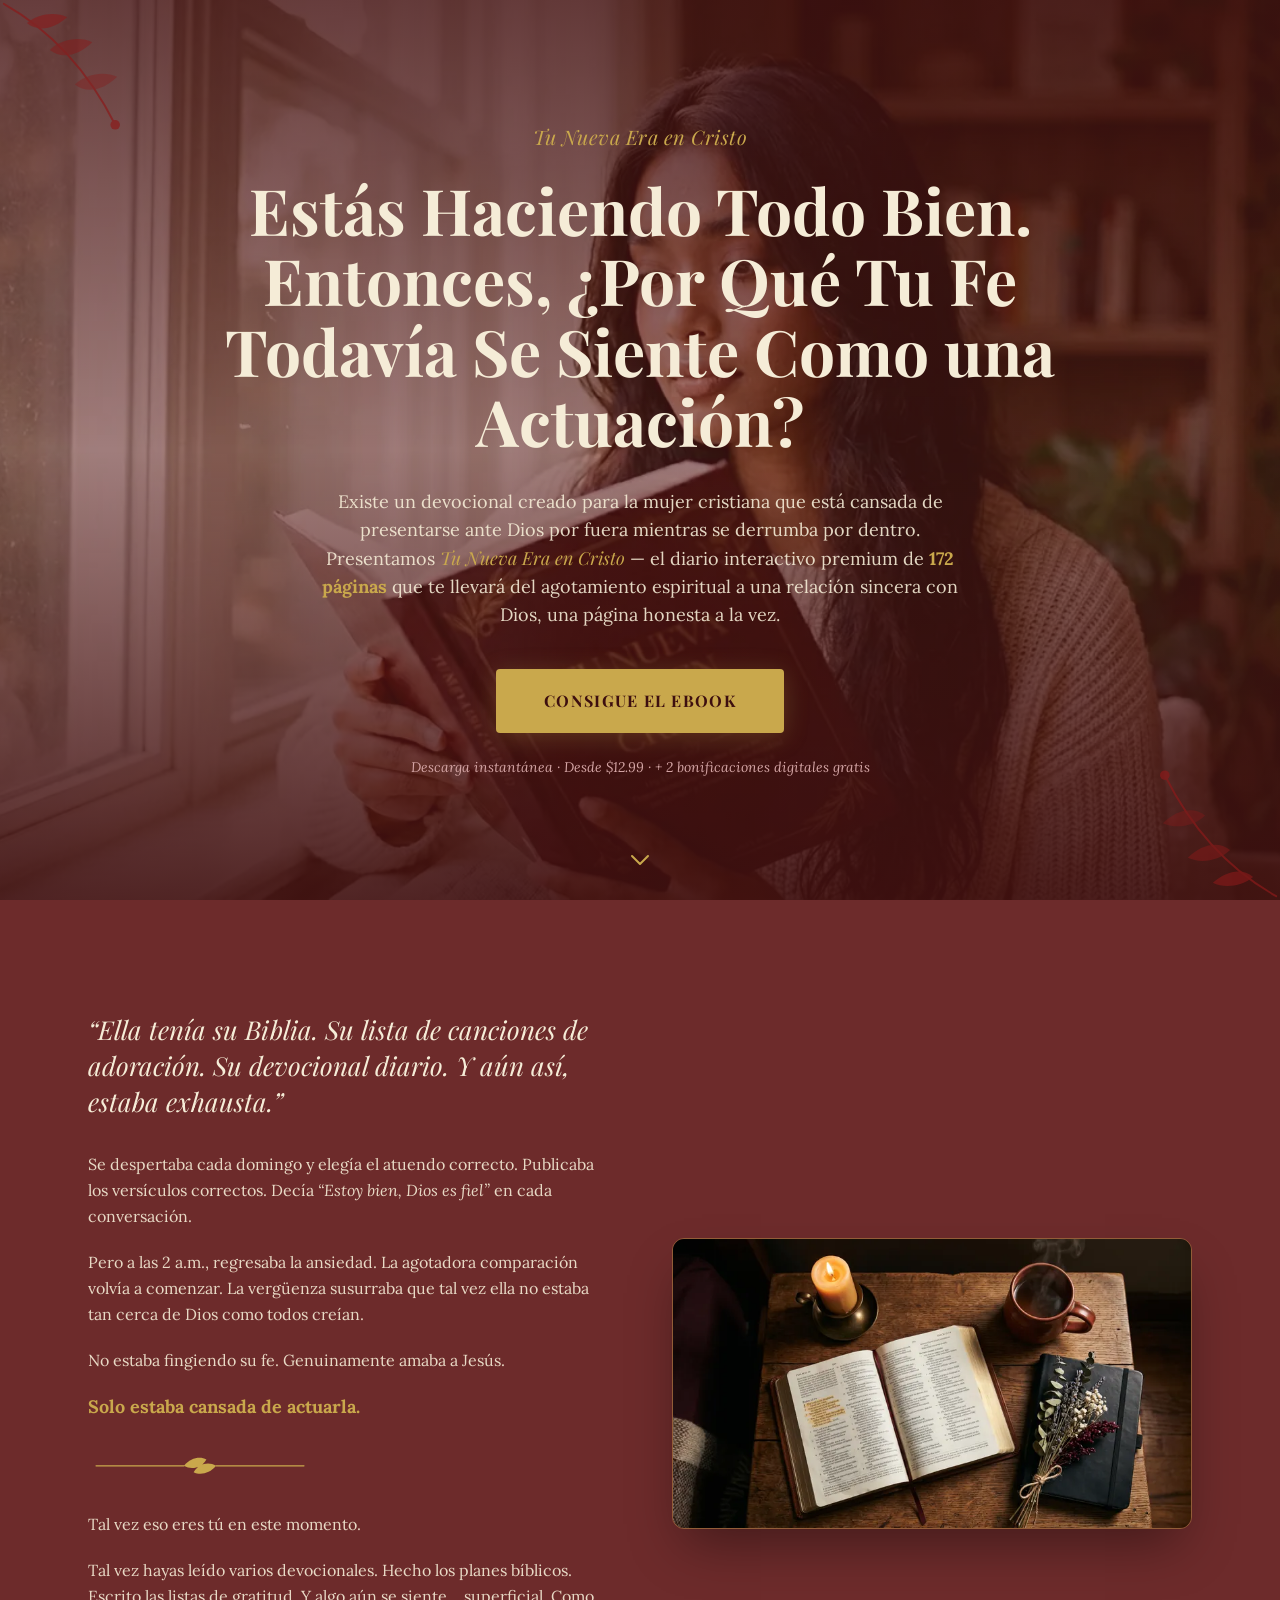
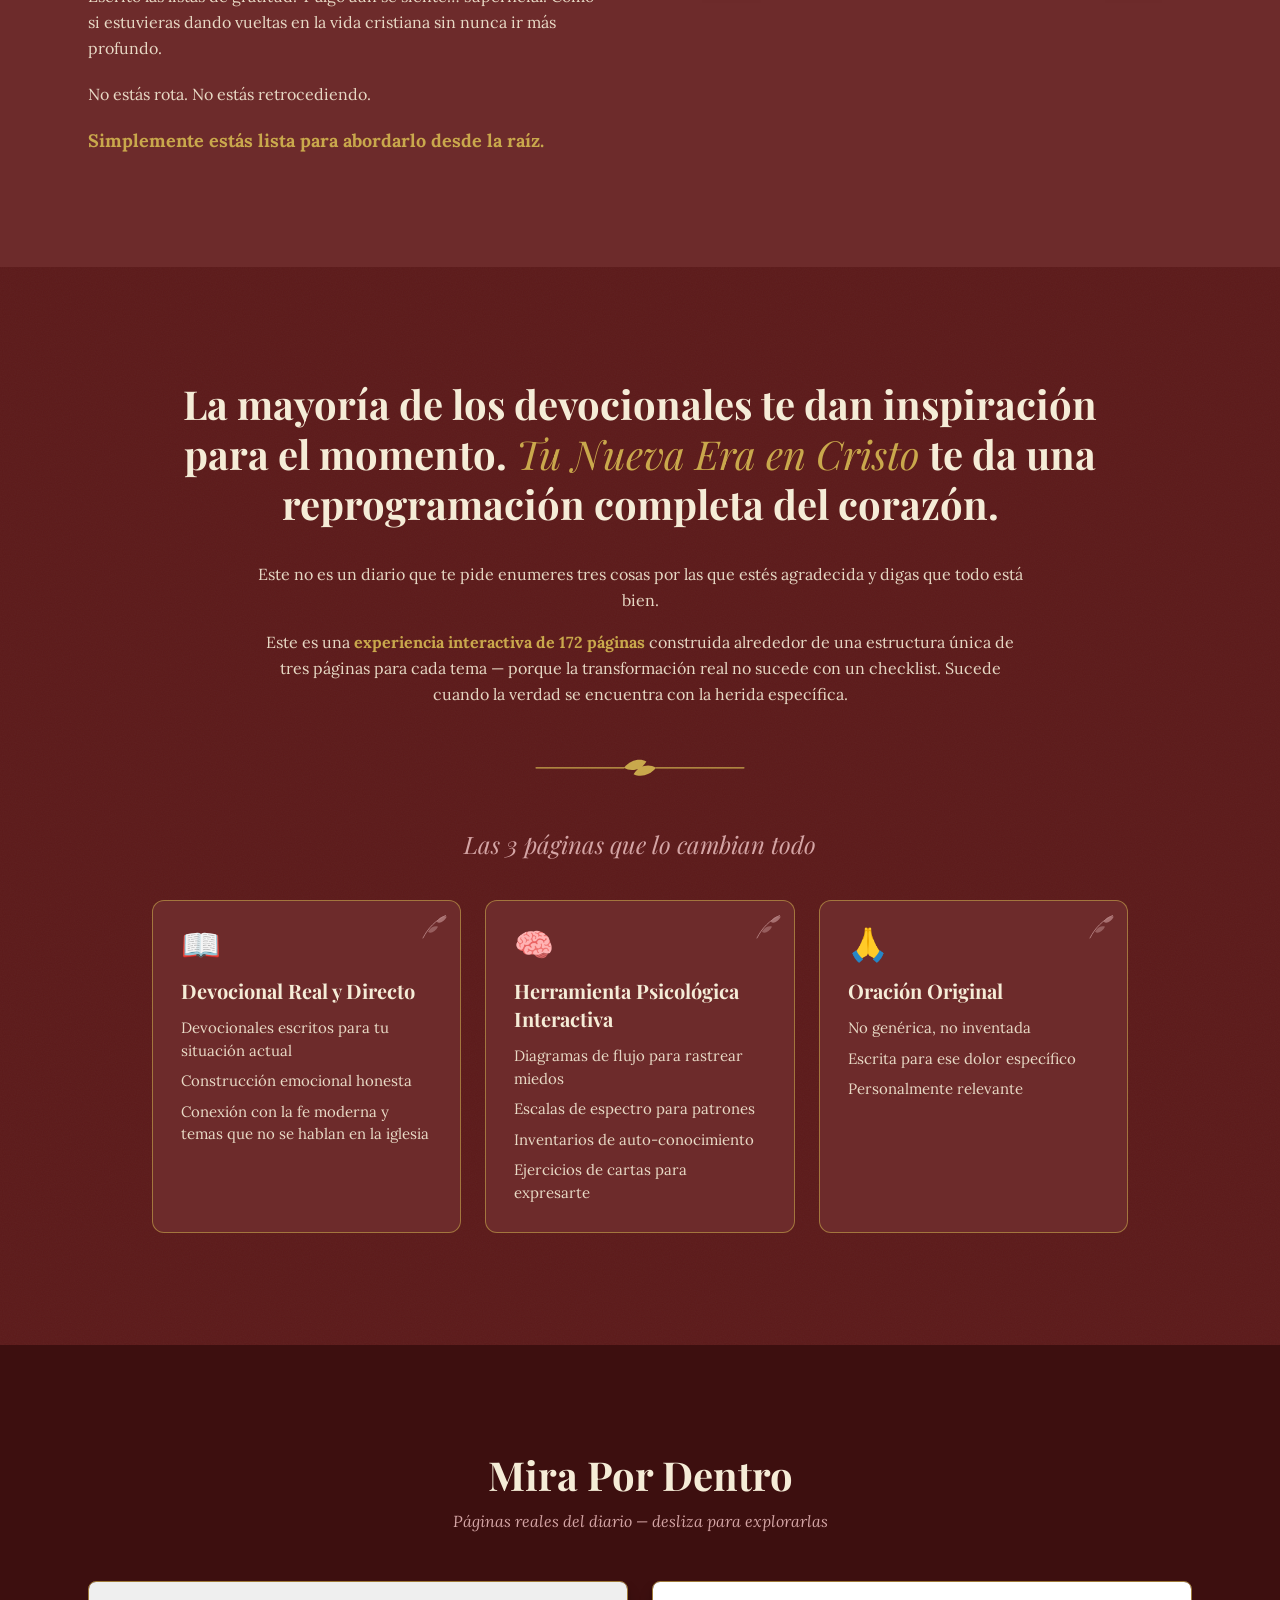
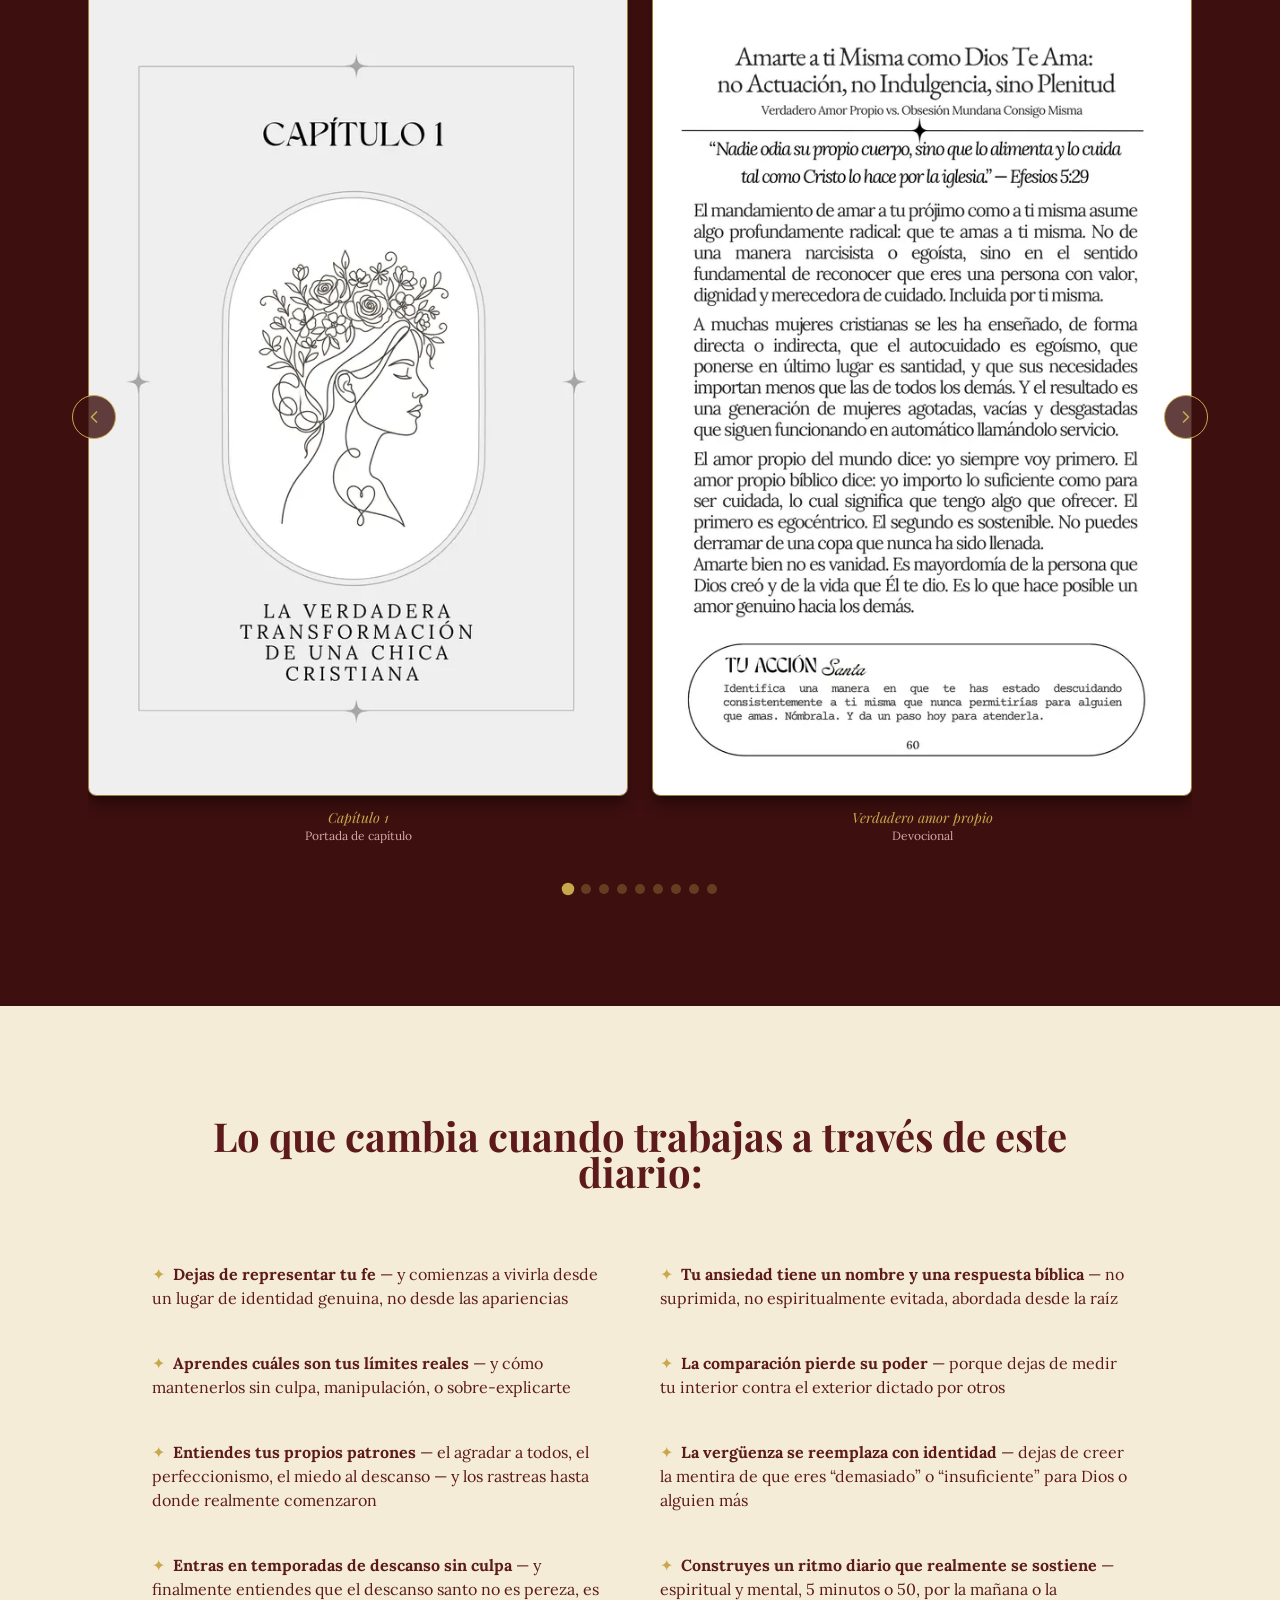
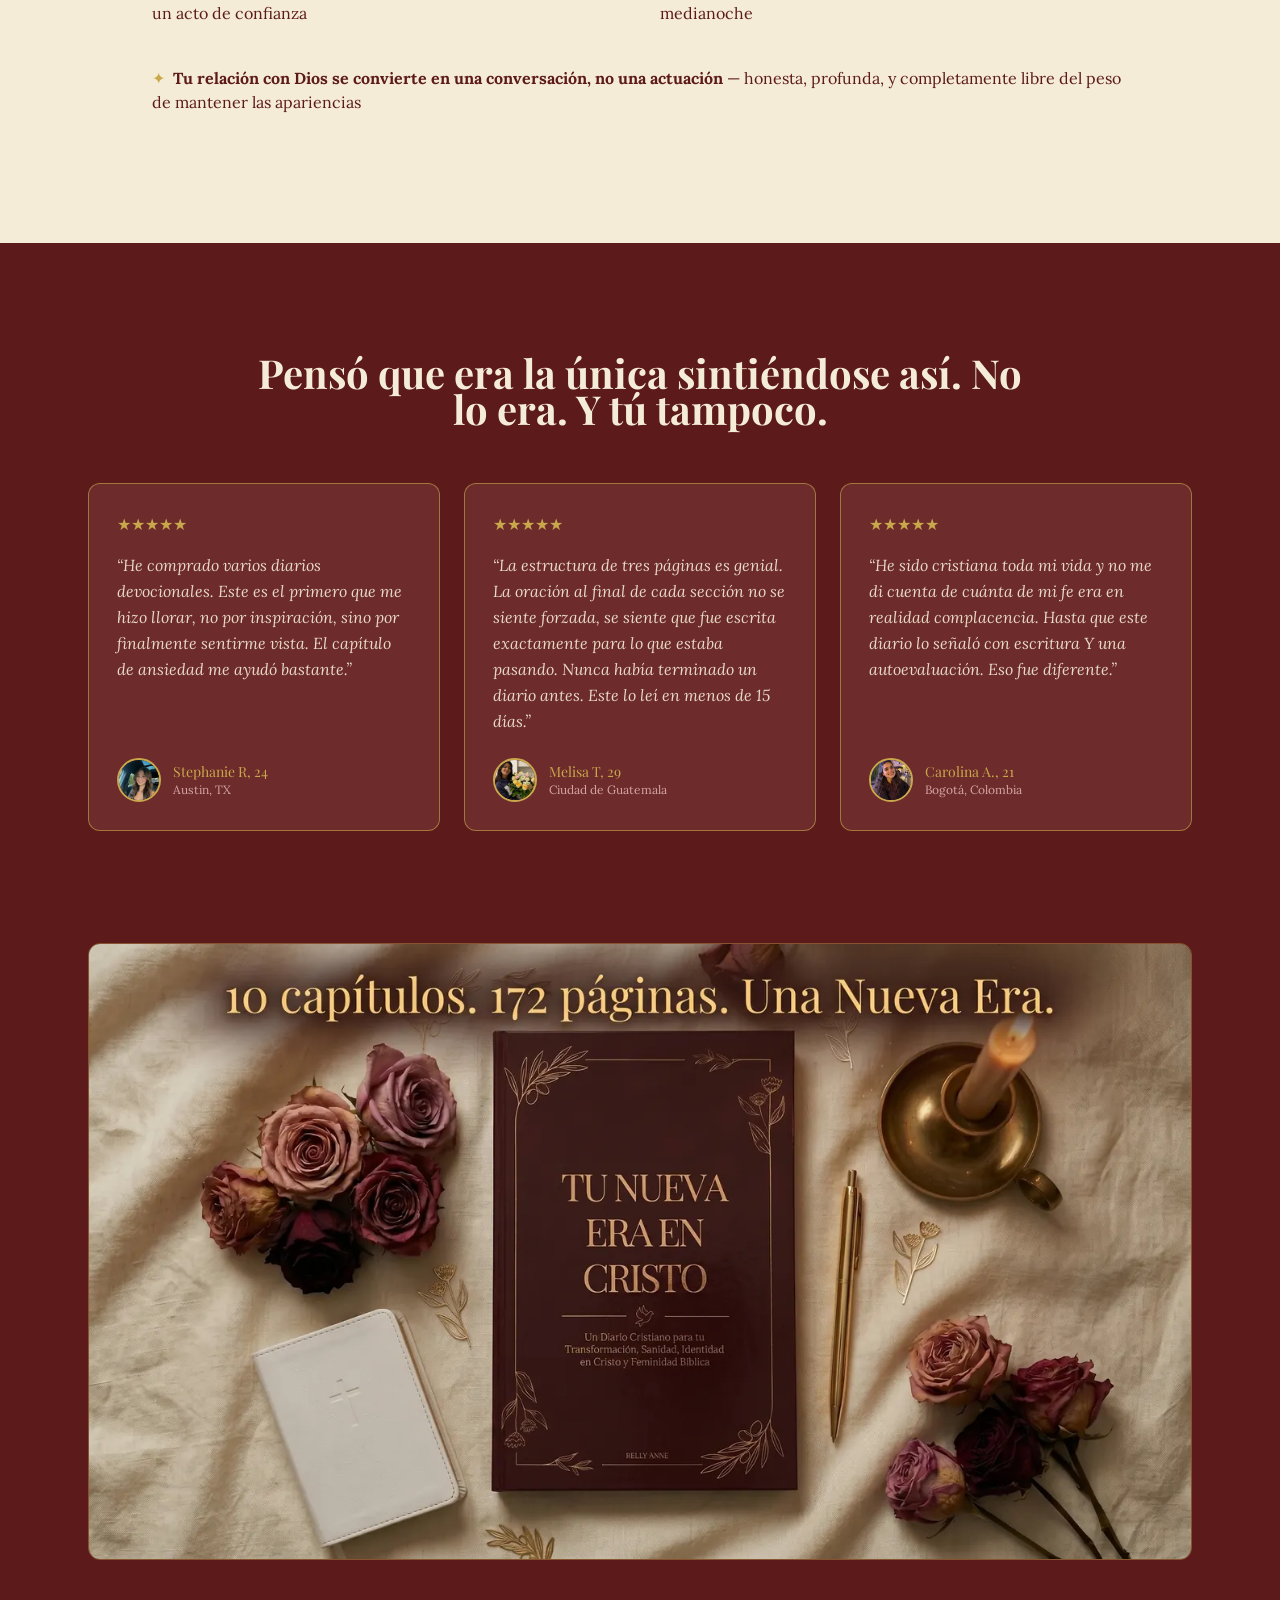
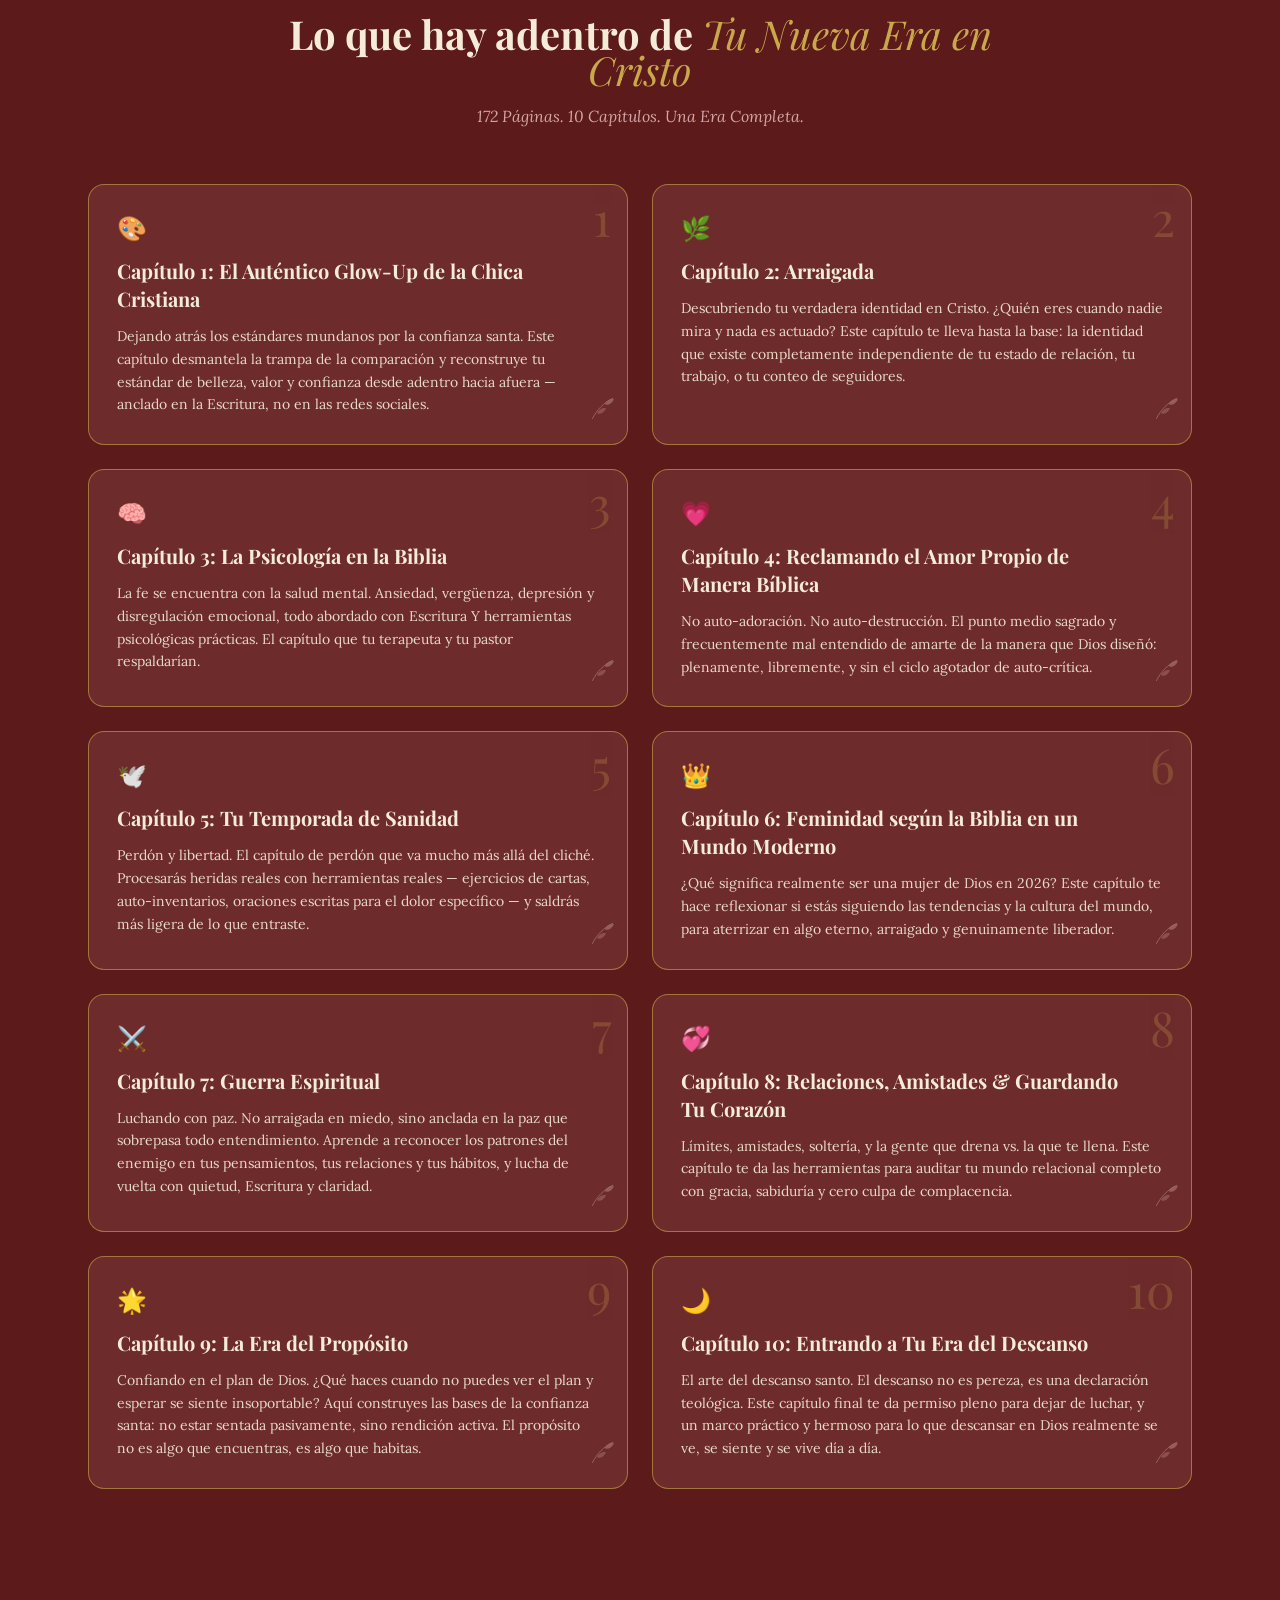
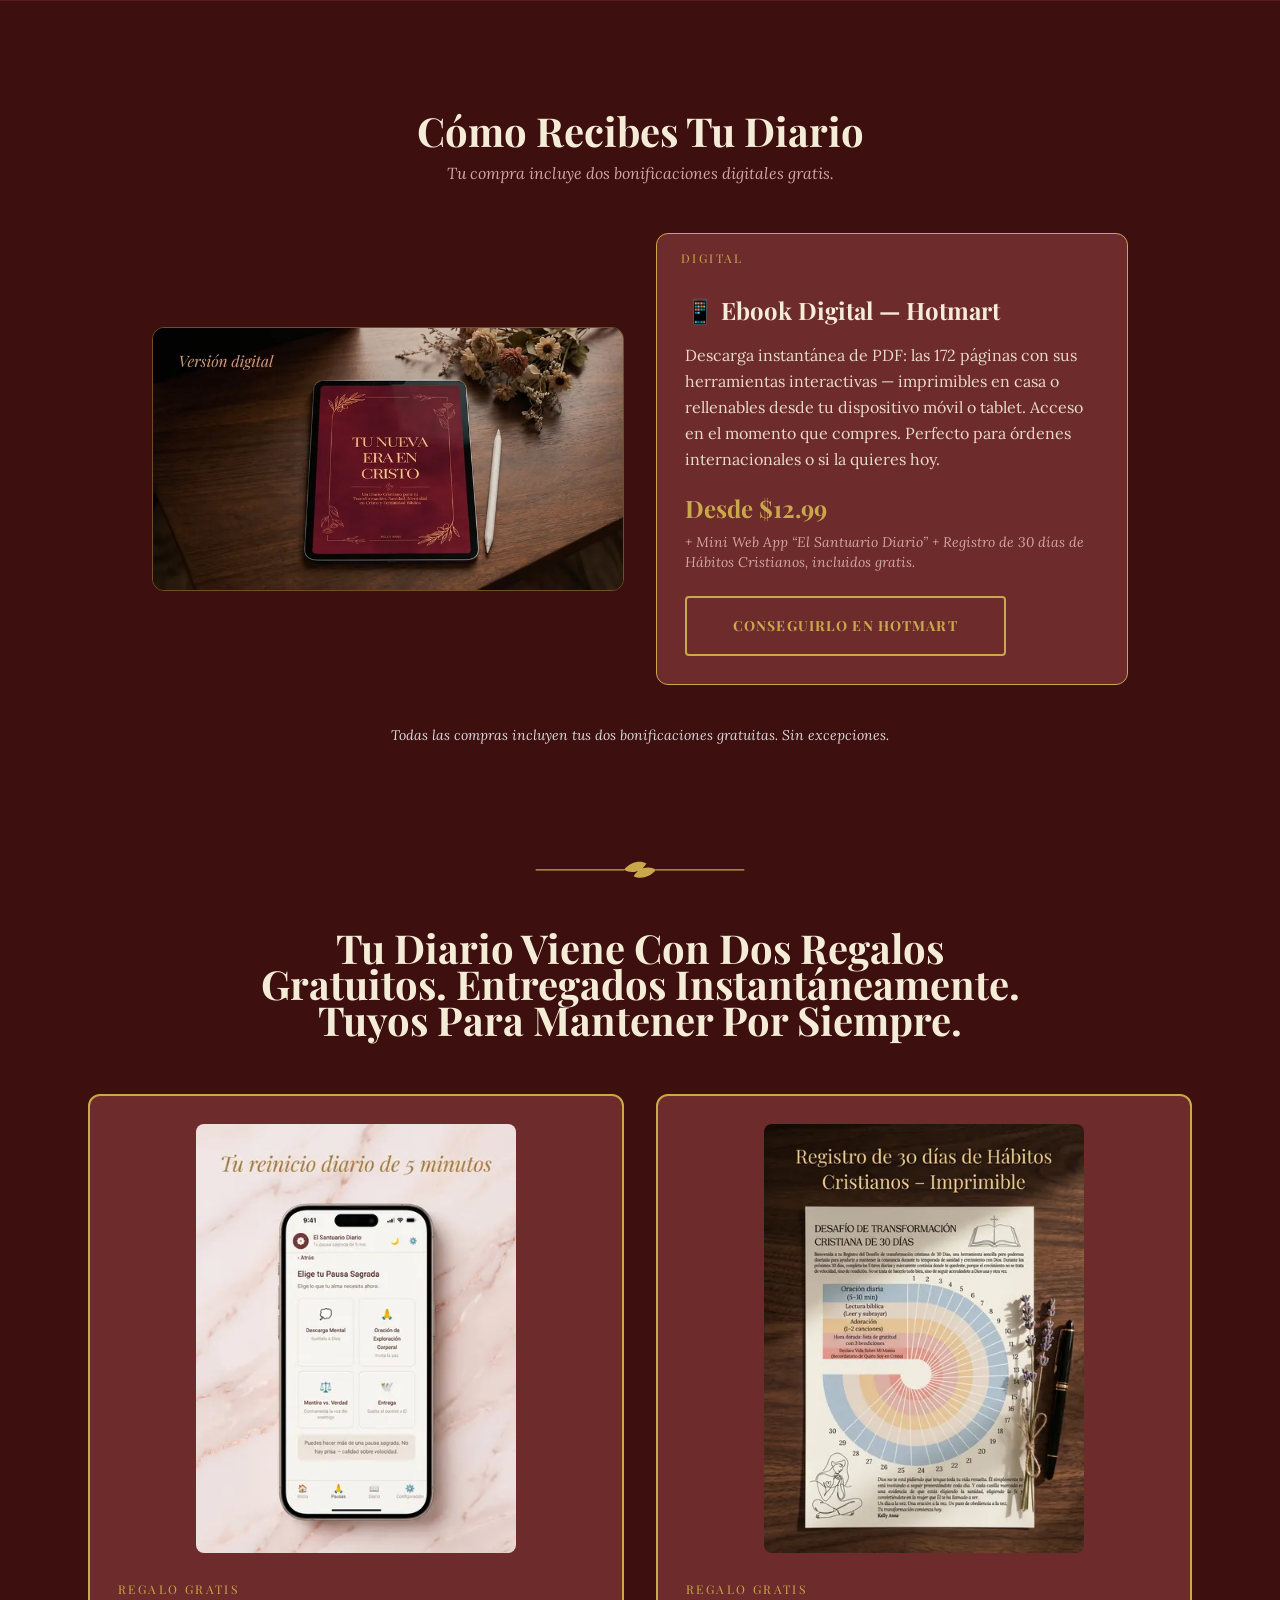
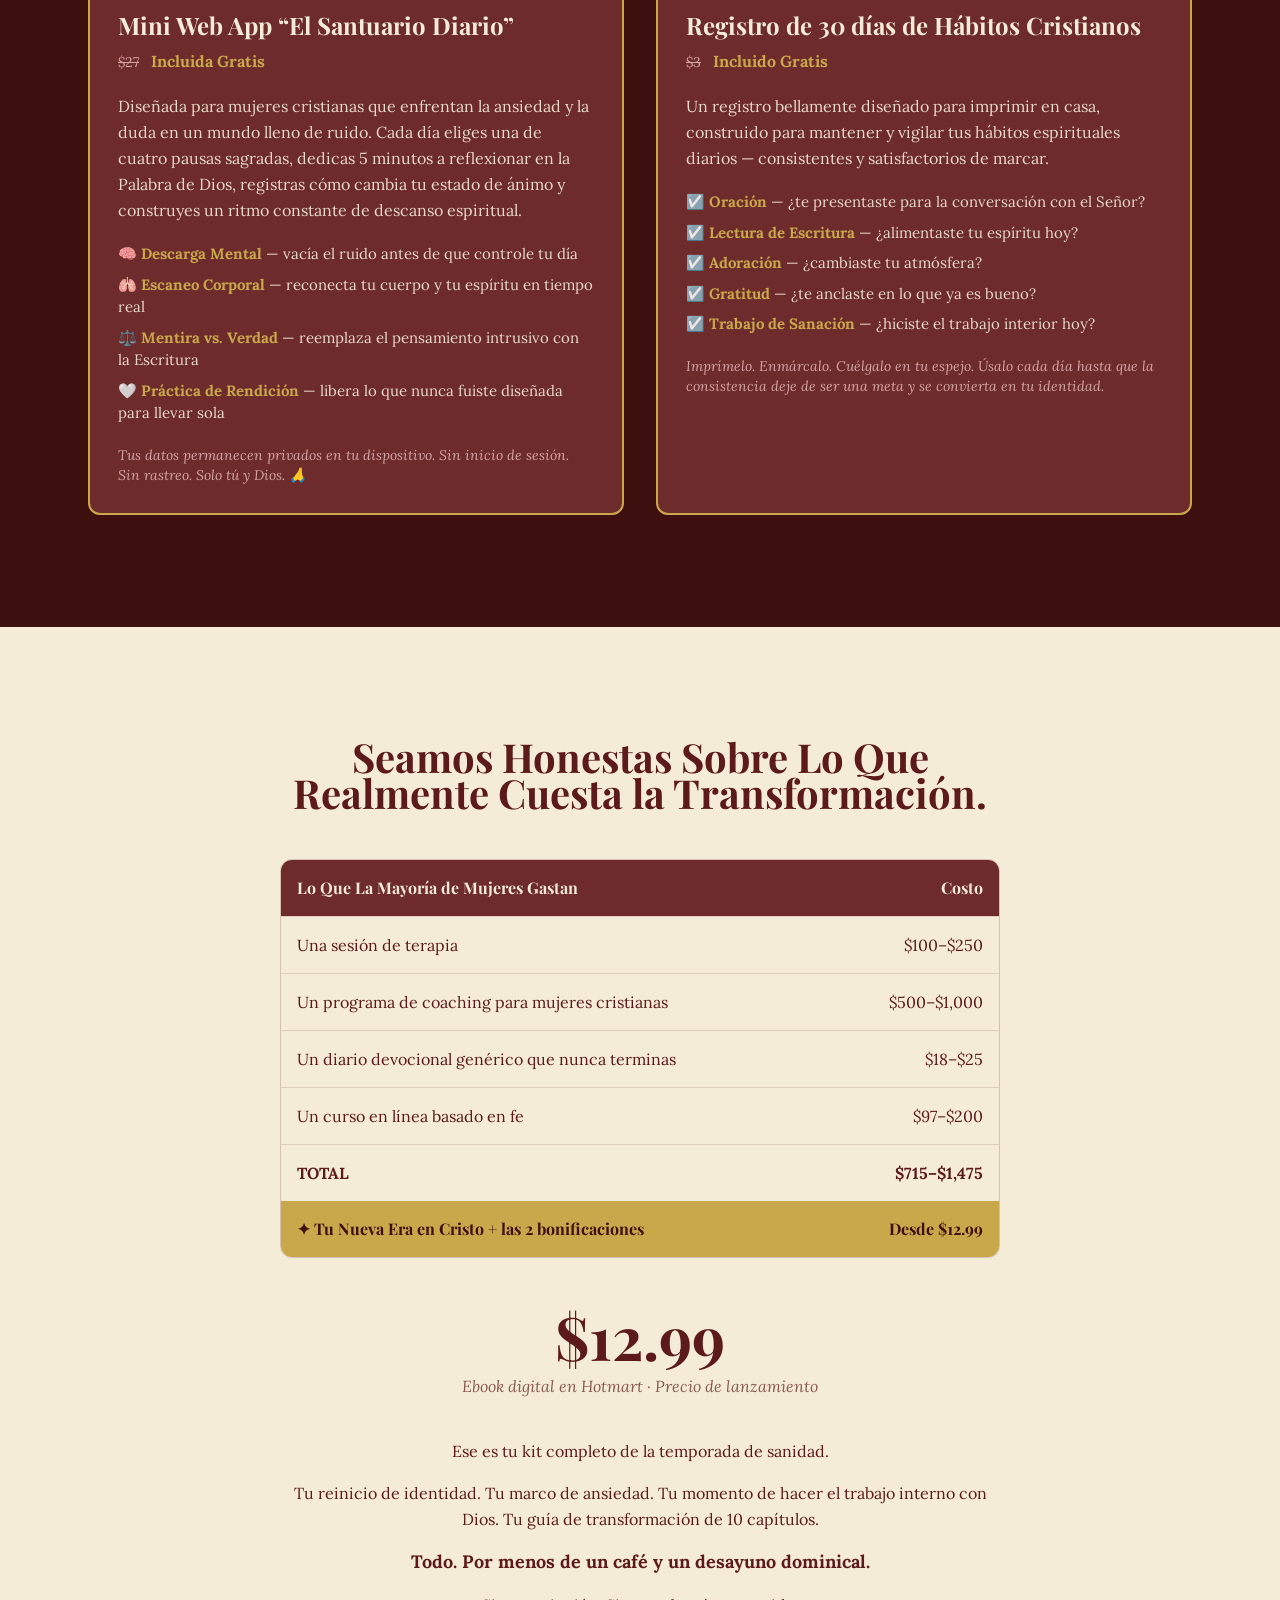
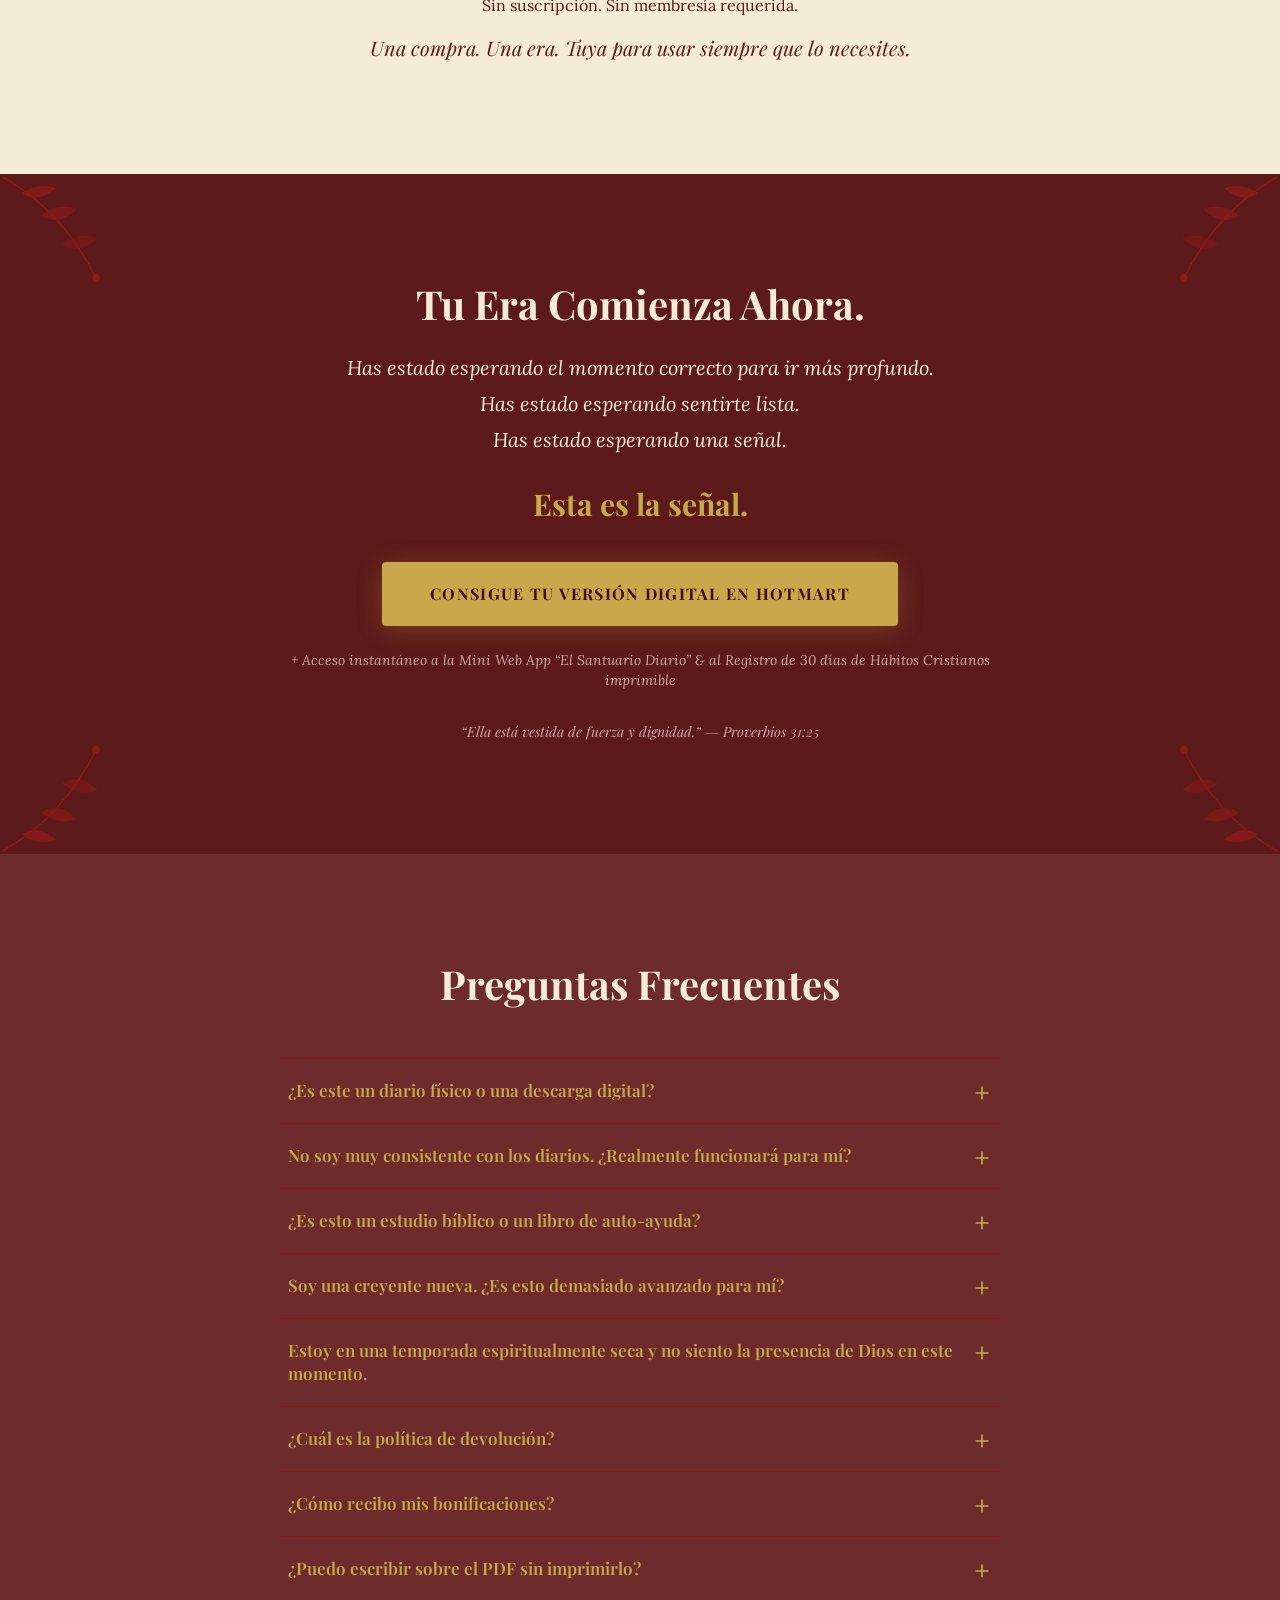
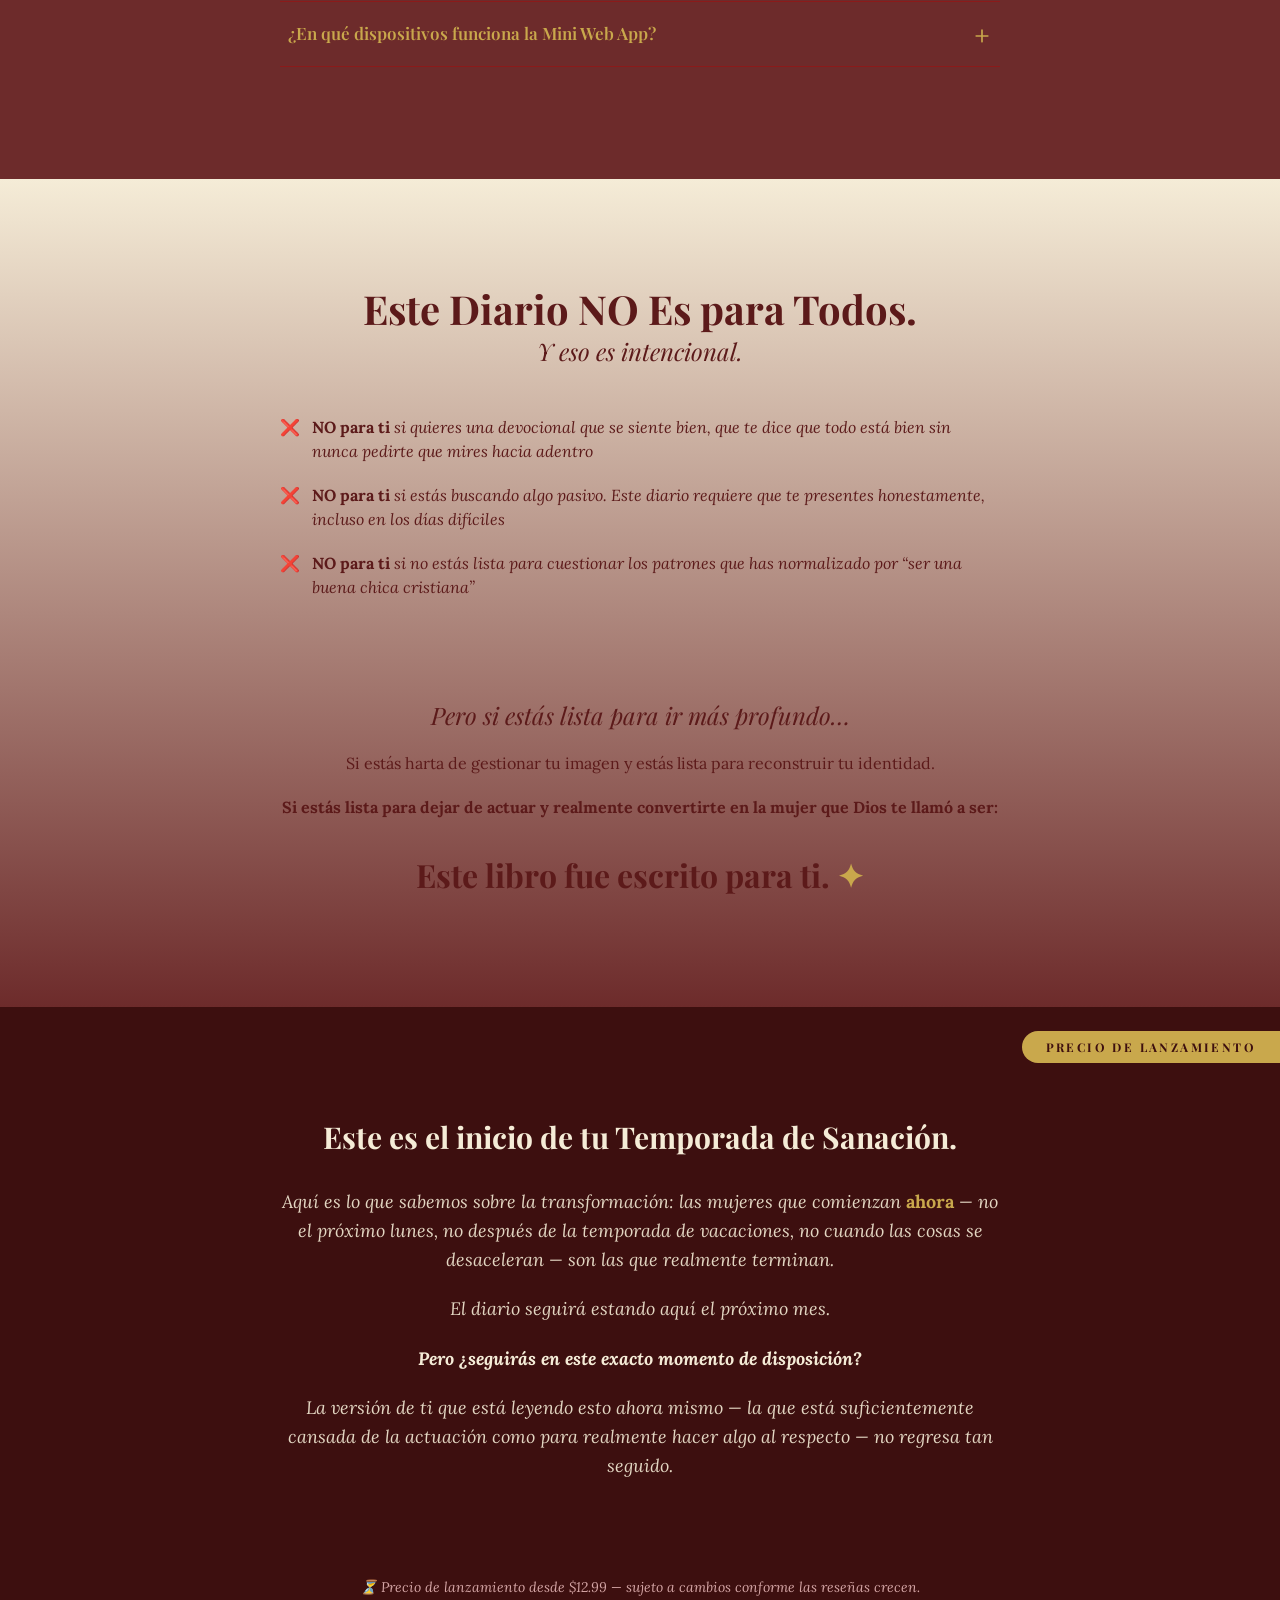
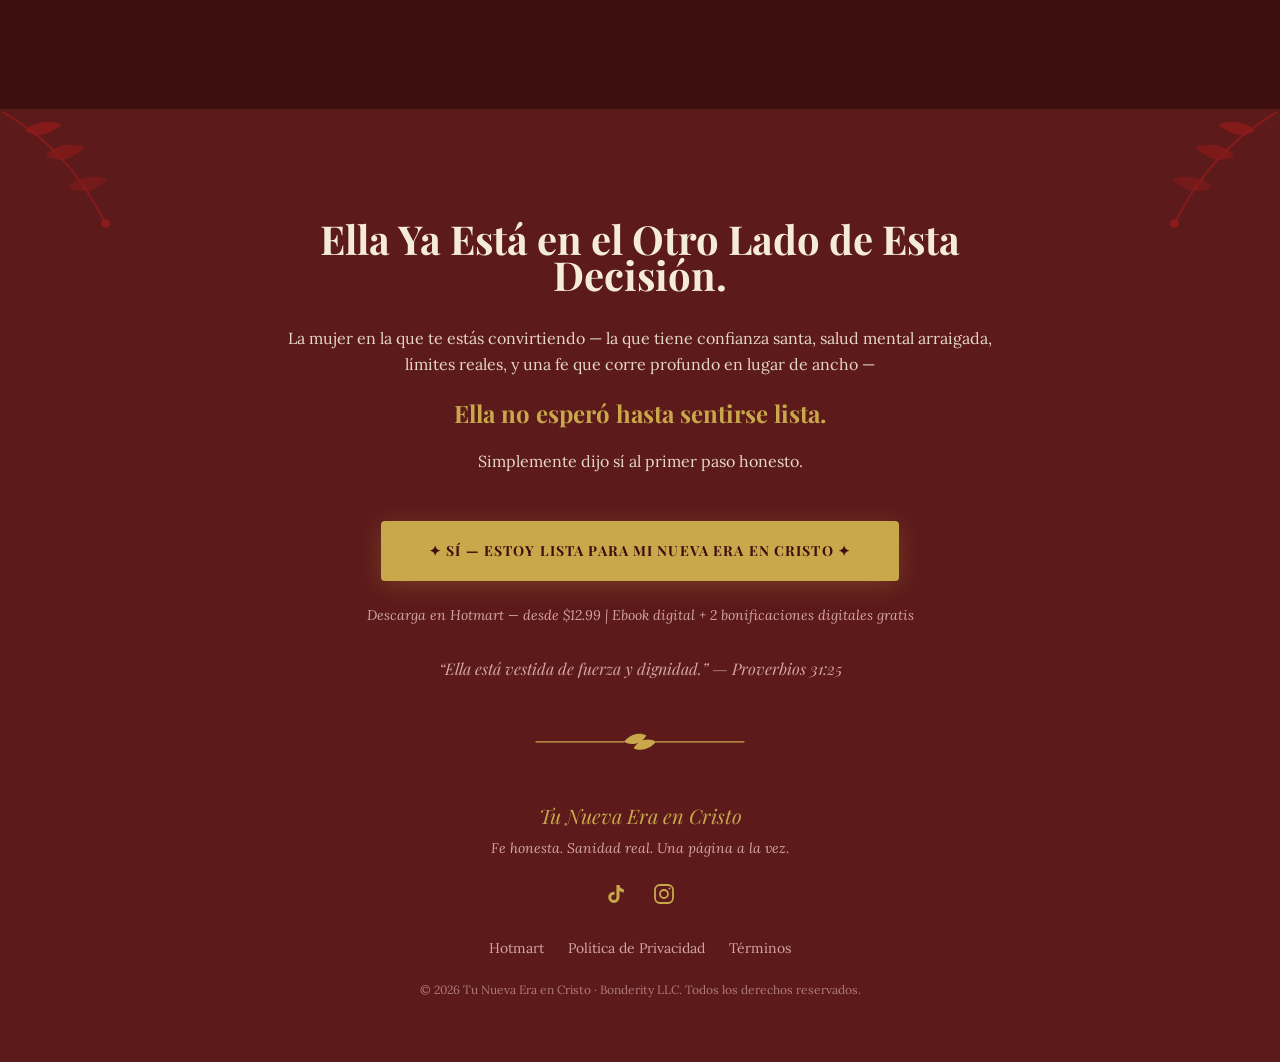
==== commit a0e03d9a: "Add files via upload" ====
--- a/index.html
+++ b/index.html
@@ -36,7 +36,7 @@
 <link rel="preconnect" href="https://connect.facebook.net">
 <link rel="preload" as="image" type="image/webp" fetchpriority="high"
       imagesizes="100vw"
-      imagesrcset="Imagenes/opt/hero-480.webp 480w, Imagenes/opt/hero-768.webp 768w, Imagenes/opt/hero-1024.webp 1024w, Imagenes/opt/hero-1366.webp 1366w">
+      imagesrcset="Imagenes/opt/hero-480.webp 480w, Imagenes/opt/hero-1024.webp 1024w, Imagenes/opt/hero-1366.webp 1366w">
 <link rel="stylesheet" href="https://fonts.googleapis.com/css2?family=Playfair+Display:ital,wght@0,400;0,600;0,700;1,400;1,700&family=Lora:ital,wght@0,400;0,700;1,400;1,700&display=swap">
 
 <!-- Meta Pixel Code -->
@@ -162,8 +162,8 @@
 <!-- ═══════════ BLOQUE 1 — HERO ═══════════ -->
 <header id="hero" class="relative min-h-[85vh] md:min-h-screen flex items-center justify-center overflow-hidden bg-wine">
   <picture>
-    <source type="image/webp" sizes="100vw" srcset="Imagenes/opt/hero-480.webp 480w, Imagenes/opt/hero-768.webp 768w, Imagenes/opt/hero-1024.webp 1024w, Imagenes/opt/hero-1366.webp 1366w">
-    <img src="Imagenes/opt/hero.jpg" sizes="100vw" srcset="Imagenes/opt/hero-480.jpg 480w, Imagenes/opt/hero-768.jpg 768w, Imagenes/opt/hero-1024.jpg 1024w, Imagenes/opt/hero-1366.jpg 1366w" alt="" fetchpriority="high" decoding="async" width="1376" height="768"
+    <source type="image/webp" sizes="100vw" srcset="Imagenes/opt/hero-480.webp 480w, Imagenes/opt/hero-1024.webp 1024w, Imagenes/opt/hero-1366.webp 1366w">
+    <img src="Imagenes/opt/hero.jpg" alt="" fetchpriority="high" decoding="async" width="1376" height="768"
          class="absolute inset-0 w-full h-full object-cover">
   </picture>
   <div class="absolute inset-0 bg-wine/[.55]"></div>
@@ -218,8 +218,8 @@
     </div>
     <div class="reveal">
       <picture>
-        <source type="image/webp" sizes="(min-width:768px) 46vw, 92vw" srcset="Imagenes/opt/historia-480.webp 480w, Imagenes/opt/historia-768.webp 768w, Imagenes/opt/historia-1024.webp 1024w, Imagenes/opt/historia-1200.webp 1200w">
-        <img src="Imagenes/opt/historia.jpg" sizes="(min-width:768px) 46vw, 92vw" srcset="Imagenes/opt/historia-480.jpg 480w, Imagenes/opt/historia-768.jpg 768w, Imagenes/opt/historia-1024.jpg 1024w, Imagenes/opt/historia-1200.jpg 1200w" alt="Mujer escribiendo en su diario devocional a la luz cálida de la mañana"
+        <source type="image/webp" sizes="(min-width:768px) 46vw, 92vw" srcset="Imagenes/opt/historia-480.webp 480w, Imagenes/opt/historia-768.webp 768w, Imagenes/opt/historia-1200.webp 1200w">
+        <img src="Imagenes/opt/historia.jpg" alt="Mujer escribiendo en su diario devocional a la luz cálida de la mañana"
              loading="lazy" decoding="async" width="1200" height="670"
              class="w-full rounded-xl border border-gold/40 shadow-2xl shadow-black/40 object-cover">
       </picture>
@@ -293,64 +293,64 @@
       <div id="carousel" class="carousel" tabindex="0" role="region" aria-label="Galería de páginas interiores">
         <figure class="slide">
           <picture>
-            <source type="image/webp" sizes="(min-width:768px) 45vw, 82vw" srcset="Imagenes/opt/slide-01-360.webp 360w, Imagenes/opt/slide-01-560.webp 560w, Imagenes/opt/slide-01-720.webp 720w, Imagenes/opt/slide-01-900.webp 900w">
-            <img src="Imagenes/opt/slide-01.jpg" sizes="(min-width:768px) 45vw, 82vw" srcset="Imagenes/opt/slide-01-360.jpg 360w, Imagenes/opt/slide-01-560.jpg 560w, Imagenes/opt/slide-01-720.jpg 720w, Imagenes/opt/slide-01-900.jpg 900w" alt="Portada del Capítulo 1 del diario" loading="lazy" decoding="async" width="900" height="1360" class="w-full rounded-lg border border-gold/70 shadow-lg shadow-black/40">
+            <source type="image/webp" sizes="(min-width:768px) 45vw, 82vw" srcset="Imagenes/opt/slide-01-360.webp 360w, Imagenes/opt/slide-01-600.webp 600w, Imagenes/opt/slide-01-900.webp 900w">
+            <img src="Imagenes/opt/slide-01.jpg" alt="Portada del Capítulo 1 del diario" loading="lazy" decoding="async" width="900" height="1360" class="w-full rounded-lg border border-gold/70 shadow-lg shadow-black/40">
           </picture>
           <figcaption class="mt-3 text-center"><span class="block font-display italic text-gold text-sm">Capítulo 1</span><span class="block text-rose text-xs">Portada de capítulo</span></figcaption>
         </figure>
         <figure class="slide">
           <picture>
-            <source type="image/webp" sizes="(min-width:768px) 45vw, 82vw" srcset="Imagenes/opt/slide-02-360.webp 360w, Imagenes/opt/slide-02-560.webp 560w, Imagenes/opt/slide-02-720.webp 720w, Imagenes/opt/slide-02-900.webp 900w">
-            <img src="Imagenes/opt/slide-02.jpg" sizes="(min-width:768px) 45vw, 82vw" srcset="Imagenes/opt/slide-02-360.jpg 360w, Imagenes/opt/slide-02-560.jpg 560w, Imagenes/opt/slide-02-720.jpg 720w, Imagenes/opt/slide-02-900.jpg 900w" alt="Página devocional sobre el verdadero amor propio" loading="lazy" decoding="async" width="900" height="1360" class="w-full rounded-lg border border-gold/70 shadow-lg shadow-black/40">
+            <source type="image/webp" sizes="(min-width:768px) 45vw, 82vw" srcset="Imagenes/opt/slide-02-360.webp 360w, Imagenes/opt/slide-02-600.webp 600w, Imagenes/opt/slide-02-900.webp 900w">
+            <img src="Imagenes/opt/slide-02.jpg" alt="Página devocional sobre el verdadero amor propio" loading="lazy" decoding="async" width="900" height="1360" class="w-full rounded-lg border border-gold/70 shadow-lg shadow-black/40">
           </picture>
           <figcaption class="mt-3 text-center"><span class="block font-display italic text-gold text-sm">Verdadero amor propio</span><span class="block text-rose text-xs">Devocional</span></figcaption>
         </figure>
         <figure class="slide">
           <picture>
-            <source type="image/webp" sizes="(min-width:768px) 45vw, 82vw" srcset="Imagenes/opt/slide-03-360.webp 360w, Imagenes/opt/slide-03-560.webp 560w, Imagenes/opt/slide-03-720.webp 720w, Imagenes/opt/slide-03-900.webp 900w">
-            <img src="Imagenes/opt/slide-03.jpg" sizes="(min-width:768px) 45vw, 82vw" srcset="Imagenes/opt/slide-03-360.jpg 360w, Imagenes/opt/slide-03-560.jpg 560w, Imagenes/opt/slide-03-720.jpg 720w, Imagenes/opt/slide-03-900.jpg 900w" alt="Cuadro comparativo de amor propio mundano y bíblico" loading="lazy" decoding="async" width="900" height="1360" class="w-full rounded-lg border border-gold/70 shadow-lg shadow-black/40">
+            <source type="image/webp" sizes="(min-width:768px) 45vw, 82vw" srcset="Imagenes/opt/slide-03-360.webp 360w, Imagenes/opt/slide-03-600.webp 600w, Imagenes/opt/slide-03-900.webp 900w">
+            <img src="Imagenes/opt/slide-03.jpg" alt="Cuadro comparativo de amor propio mundano y bíblico" loading="lazy" decoding="async" width="900" height="1360" class="w-full rounded-lg border border-gold/70 shadow-lg shadow-black/40">
           </picture>
           <figcaption class="mt-3 text-center"><span class="block font-display italic text-gold text-sm">Mundano vs. Bíblico</span><span class="block text-rose text-xs">Cuadro comparativo</span></figcaption>
         </figure>
         <figure class="slide">
           <picture>
-            <source type="image/webp" sizes="(min-width:768px) 45vw, 82vw" srcset="Imagenes/opt/slide-04-360.webp 360w, Imagenes/opt/slide-04-560.webp 560w, Imagenes/opt/slide-04-720.webp 720w, Imagenes/opt/slide-04-900.webp 900w">
-            <img src="Imagenes/opt/slide-04.jpg" sizes="(min-width:768px) 45vw, 82vw" srcset="Imagenes/opt/slide-04-360.jpg 360w, Imagenes/opt/slide-04-560.jpg 560w, Imagenes/opt/slide-04-720.jpg 720w, Imagenes/opt/slide-04-900.jpg 900w" alt="Oración para la mujer cansada" loading="lazy" decoding="async" width="900" height="1360" class="w-full rounded-lg border border-gold/70 shadow-lg shadow-black/40">
+            <source type="image/webp" sizes="(min-width:768px) 45vw, 82vw" srcset="Imagenes/opt/slide-04-360.webp 360w, Imagenes/opt/slide-04-600.webp 600w, Imagenes/opt/slide-04-900.webp 900w">
+            <img src="Imagenes/opt/slide-04.jpg" alt="Oración para la mujer cansada" loading="lazy" decoding="async" width="900" height="1360" class="w-full rounded-lg border border-gold/70 shadow-lg shadow-black/40">
           </picture>
           <figcaption class="mt-3 text-center"><span class="block font-display italic text-gold text-sm">Para la mujer cansada</span><span class="block text-rose text-xs">Oración original</span></figcaption>
         </figure>
         <figure class="slide">
           <picture>
-            <source type="image/webp" sizes="(min-width:768px) 45vw, 82vw" srcset="Imagenes/opt/slide-05-360.webp 360w, Imagenes/opt/slide-05-560.webp 560w, Imagenes/opt/slide-05-720.webp 720w, Imagenes/opt/slide-05-900.webp 900w">
-            <img src="Imagenes/opt/slide-05.jpg" sizes="(min-width:768px) 45vw, 82vw" srcset="Imagenes/opt/slide-05-360.jpg 360w, Imagenes/opt/slide-05-560.jpg 560w, Imagenes/opt/slide-05-720.jpg 720w, Imagenes/opt/slide-05-900.jpg 900w" alt="Diagrama de herramienta interactiva" loading="lazy" decoding="async" width="900" height="1360" class="w-full rounded-lg border border-gold/70 shadow-lg shadow-black/40">
+            <source type="image/webp" sizes="(min-width:768px) 45vw, 82vw" srcset="Imagenes/opt/slide-05-360.webp 360w, Imagenes/opt/slide-05-600.webp 600w, Imagenes/opt/slide-05-900.webp 900w">
+            <img src="Imagenes/opt/slide-05.jpg" alt="Diagrama de herramienta interactiva" loading="lazy" decoding="async" width="900" height="1360" class="w-full rounded-lg border border-gold/70 shadow-lg shadow-black/40">
           </picture>
           <figcaption class="mt-3 text-center"><span class="block font-display italic text-gold text-sm">Rastreo de patrones</span><span class="block text-rose text-xs">Herramienta interactiva</span></figcaption>
         </figure>
         <figure class="slide">
           <picture>
-            <source type="image/webp" sizes="(min-width:768px) 45vw, 82vw" srcset="Imagenes/opt/slide-06-360.webp 360w, Imagenes/opt/slide-06-560.webp 560w, Imagenes/opt/slide-06-720.webp 720w, Imagenes/opt/slide-06-900.webp 900w">
-            <img src="Imagenes/opt/slide-06.jpg" sizes="(min-width:768px) 45vw, 82vw" srcset="Imagenes/opt/slide-06-360.jpg 360w, Imagenes/opt/slide-06-560.jpg 560w, Imagenes/opt/slide-06-720.jpg 720w, Imagenes/opt/slide-06-900.jpg 900w" alt="Página: orando por tu esposo de la cabeza a los pies" loading="lazy" decoding="async" width="900" height="1360" class="w-full rounded-lg border border-gold/70 shadow-lg shadow-black/40">
+            <source type="image/webp" sizes="(min-width:768px) 45vw, 82vw" srcset="Imagenes/opt/slide-06-360.webp 360w, Imagenes/opt/slide-06-600.webp 600w, Imagenes/opt/slide-06-900.webp 900w">
+            <img src="Imagenes/opt/slide-06.jpg" alt="Página: orando por tu esposo de la cabeza a los pies" loading="lazy" decoding="async" width="900" height="1360" class="w-full rounded-lg border border-gold/70 shadow-lg shadow-black/40">
           </picture>
           <figcaption class="mt-3 text-center"><span class="block font-display italic text-gold text-sm">Orando por tu esposo</span><span class="block text-rose text-xs">Guía de oración</span></figcaption>
         </figure>
         <figure class="slide">
           <picture>
-            <source type="image/webp" sizes="(min-width:768px) 45vw, 82vw" srcset="Imagenes/opt/slide-07-360.webp 360w, Imagenes/opt/slide-07-560.webp 560w, Imagenes/opt/slide-07-720.webp 720w, Imagenes/opt/slide-07-900.webp 900w">
-            <img src="Imagenes/opt/slide-07.jpg" sizes="(min-width:768px) 45vw, 82vw" srcset="Imagenes/opt/slide-07-360.jpg 360w, Imagenes/opt/slide-07-560.jpg 560w, Imagenes/opt/slide-07-720.jpg 720w, Imagenes/opt/slide-07-900.jpg 900w" alt="Devocional: redefiniendo a la mujer de Proverbios 31" loading="lazy" decoding="async" width="900" height="1360" class="w-full rounded-lg border border-gold/70 shadow-lg shadow-black/40">
+            <source type="image/webp" sizes="(min-width:768px) 45vw, 82vw" srcset="Imagenes/opt/slide-07-360.webp 360w, Imagenes/opt/slide-07-600.webp 600w, Imagenes/opt/slide-07-900.webp 900w">
+            <img src="Imagenes/opt/slide-07.jpg" alt="Devocional: redefiniendo a la mujer de Proverbios 31" loading="lazy" decoding="async" width="900" height="1360" class="w-full rounded-lg border border-gold/70 shadow-lg shadow-black/40">
           </picture>
           <figcaption class="mt-3 text-center"><span class="block font-display italic text-gold text-sm">Proverbios 31, redefinida</span><span class="block text-rose text-xs">Devocional</span></figcaption>
         </figure>
         <figure class="slide">
           <picture>
-            <source type="image/webp" sizes="(min-width:768px) 45vw, 82vw" srcset="Imagenes/opt/slide-08-360.webp 360w, Imagenes/opt/slide-08-560.webp 560w, Imagenes/opt/slide-08-720.webp 720w, Imagenes/opt/slide-08-900.webp 900w">
-            <img src="Imagenes/opt/slide-08.jpg" sizes="(min-width:768px) 45vw, 82vw" srcset="Imagenes/opt/slide-08-360.jpg 360w, Imagenes/opt/slide-08-560.jpg 560w, Imagenes/opt/slide-08-720.jpg 720w, Imagenes/opt/slide-08-900.jpg 900w" alt="Tabla de herramienta interactiva" loading="lazy" decoding="async" width="900" height="1360" class="w-full rounded-lg border border-gold/70 shadow-lg shadow-black/40">
+            <source type="image/webp" sizes="(min-width:768px) 45vw, 82vw" srcset="Imagenes/opt/slide-08-360.webp 360w, Imagenes/opt/slide-08-600.webp 600w, Imagenes/opt/slide-08-900.webp 900w">
+            <img src="Imagenes/opt/slide-08.jpg" alt="Tabla de herramienta interactiva" loading="lazy" decoding="async" width="900" height="1360" class="w-full rounded-lg border border-gold/70 shadow-lg shadow-black/40">
           </picture>
           <figcaption class="mt-3 text-center"><span class="block font-display italic text-gold text-sm">Auto-inventario</span><span class="block text-rose text-xs">Herramienta interactiva</span></figcaption>
         </figure>
         <figure class="slide">
           <picture>
-            <source type="image/webp" sizes="(min-width:768px) 45vw, 82vw" srcset="Imagenes/opt/slide-09-360.webp 360w, Imagenes/opt/slide-09-560.webp 560w, Imagenes/opt/slide-09-720.webp 720w, Imagenes/opt/slide-09-900.webp 900w">
-            <img src="Imagenes/opt/slide-09.jpg" sizes="(min-width:768px) 45vw, 82vw" srcset="Imagenes/opt/slide-09-360.jpg 360w, Imagenes/opt/slide-09-560.jpg 560w, Imagenes/opt/slide-09-720.jpg 720w, Imagenes/opt/slide-09-900.jpg 900w" alt="Página de oración escrita" loading="lazy" decoding="async" width="900" height="1360" class="w-full rounded-lg border border-gold/70 shadow-lg shadow-black/40">
+            <source type="image/webp" sizes="(min-width:768px) 45vw, 82vw" srcset="Imagenes/opt/slide-09-360.webp 360w, Imagenes/opt/slide-09-600.webp 600w, Imagenes/opt/slide-09-900.webp 900w">
+            <img src="Imagenes/opt/slide-09.jpg" alt="Página de oración escrita" loading="lazy" decoding="async" width="900" height="1360" class="w-full rounded-lg border border-gold/70 shadow-lg shadow-black/40">
           </picture>
           <figcaption class="mt-3 text-center"><span class="block font-display italic text-gold text-sm">Cierre de capítulo</span><span class="block text-rose text-xs">Oración original</span></figcaption>
         </figure>
@@ -438,8 +438,8 @@
 <section id="contenido" class="bg-wine pb-20 md:pb-28">
   <div class="max-w-6xl mx-auto px-6">
     <picture>
-            <source type="image/webp" sizes="(min-width:1152px) 1104px, 92vw" srcset="Imagenes/opt/capitulos-480.webp 480w, Imagenes/opt/capitulos-768.webp 768w, Imagenes/opt/capitulos-1024.webp 1024w, Imagenes/opt/capitulos-1366.webp 1366w">
-            <img src="Imagenes/opt/capitulos.jpg" sizes="(min-width:1152px) 1104px, 92vw" srcset="Imagenes/opt/capitulos-480.jpg 480w, Imagenes/opt/capitulos-768.jpg 768w, Imagenes/opt/capitulos-1024.jpg 1024w, Imagenes/opt/capitulos-1366.jpg 1366w" alt="Vista general del diario Tu Nueva Era en Cristo" loading="lazy" decoding="async" width="1400" height="781" class="reveal w-full rounded-xl border border-gold/40 mb-14 object-cover">
+            <source type="image/webp" sizes="(min-width:1152px) 1104px, 92vw" srcset="Imagenes/opt/capitulos-480.webp 480w, Imagenes/opt/capitulos-1024.webp 1024w, Imagenes/opt/capitulos-1366.webp 1366w">
+            <img src="Imagenes/opt/capitulos.jpg" alt="Vista general del diario Tu Nueva Era en Cristo" loading="lazy" decoding="async" width="1400" height="781" class="reveal w-full rounded-xl border border-gold/40 mb-14 object-cover">
           </picture>
 
     <h2 class="reveal font-display font-bold text-cream text-3xl md:text-[40px] text-center max-w-3xl mx-auto mb-4">
@@ -459,8 +459,8 @@
 
     <div class="grid md:grid-cols-2 gap-8 items-center">
       <picture>
-            <source type="image/webp" sizes="(min-width:768px) 46vw, 92vw" srcset="Imagenes/opt/formatos-480.webp 480w, Imagenes/opt/formatos-768.webp 768w, Imagenes/opt/formatos-1024.webp 1024w, Imagenes/opt/formatos-1200.webp 1200w">
-            <img src="Imagenes/opt/formatos.jpg" sizes="(min-width:768px) 46vw, 92vw" srcset="Imagenes/opt/formatos-480.jpg 480w, Imagenes/opt/formatos-768.jpg 768w, Imagenes/opt/formatos-1024.jpg 1024w, Imagenes/opt/formatos-1200.jpg 1200w" alt="El diario digital visto en tablet, móvil e impreso en casa" loading="lazy" decoding="async" width="1200" height="670" class="reveal w-full rounded-xl border border-gold/40 object-cover">
+            <source type="image/webp" sizes="(min-width:768px) 46vw, 92vw" srcset="Imagenes/opt/formatos-480.webp 480w, Imagenes/opt/formatos-768.webp 768w, Imagenes/opt/formatos-1200.webp 1200w">
+            <img src="Imagenes/opt/formatos.jpg" alt="El diario digital visto en tablet, móvil e impreso en casa" loading="lazy" decoding="async" width="1200" height="670" class="reveal w-full rounded-xl border border-gold/40 object-cover">
           </picture>
 
       <article class="reveal relative bg-cherry border border-gold rounded-xl p-7">
@@ -492,10 +492,12 @@
 
     <div class="grid md:grid-cols-2 gap-8">
       <article class="reveal card-glow bg-cherry border-2 border-gold rounded-xl overflow-hidden">
-        <picture>
-            <source type="image/webp" sizes="(min-width:768px) 46vw, 92vw" srcset="Imagenes/opt/bono-app-400.webp 400w, Imagenes/opt/bono-app-600.webp 600w, Imagenes/opt/bono-app-800.webp 800w, Imagenes/opt/bono-app-1000.webp 1000w">
-            <img src="Imagenes/opt/bono-app.jpg" sizes="(min-width:768px) 46vw, 92vw" srcset="Imagenes/opt/bono-app-400.jpg 400w, Imagenes/opt/bono-app-600.jpg 600w, Imagenes/opt/bono-app-800.jpg 800w, Imagenes/opt/bono-app-1000.jpg 1000w" alt="Mini web app El Santuario Diario en pantalla de móvil" loading="lazy" decoding="async" width="1000" height="1339" class="w-full h-56 object-cover">
-          </picture>
+        <div class="px-7 pt-7">
+          <picture>
+            <source type="image/webp" sizes="320px" srcset="Imagenes/opt/bono-app-400.webp 400w, Imagenes/opt/bono-app-700.webp 700w, Imagenes/opt/bono-app-1000.webp 1000w">
+            <img src="Imagenes/opt/bono-app.jpg" alt="Mini web app El Santuario Diario en pantalla de móvil" loading="lazy" decoding="async" width="1000" height="1339" class="w-full max-w-[320px] mx-auto h-auto rounded-lg">
+          </picture>
+        </div>
         <div class="p-7">
           <p class="font-display text-gold text-xs tracking-[.2em] mb-3">REGALO GRATIS</p>
           <h3 class="font-display font-bold text-cream text-2xl mb-2">Mini Web App “El Santuario Diario”</h3>
@@ -516,10 +518,12 @@
       </article>
 
       <article class="reveal card-glow bg-cherry border-2 border-gold rounded-xl overflow-hidden">
-        <picture>
-            <source type="image/webp" sizes="(min-width:768px) 46vw, 92vw" srcset="Imagenes/opt/bono-tracker-400.webp 400w, Imagenes/opt/bono-tracker-600.webp 600w, Imagenes/opt/bono-tracker-800.webp 800w, Imagenes/opt/bono-tracker-1000.webp 1000w">
-            <img src="Imagenes/opt/bono-tracker.jpg" sizes="(min-width:768px) 46vw, 92vw" srcset="Imagenes/opt/bono-tracker-400.jpg 400w, Imagenes/opt/bono-tracker-600.jpg 600w, Imagenes/opt/bono-tracker-800.jpg 800w, Imagenes/opt/bono-tracker-1000.jpg 1000w" alt="Registro imprimible de 30 días de hábitos cristianos" loading="lazy" decoding="async" width="1000" height="1339" class="w-full h-56 object-cover">
-          </picture>
+        <div class="px-7 pt-7">
+          <picture>
+            <source type="image/webp" sizes="320px" srcset="Imagenes/opt/bono-tracker-400.webp 400w, Imagenes/opt/bono-tracker-700.webp 700w, Imagenes/opt/bono-tracker-1000.webp 1000w">
+            <img src="Imagenes/opt/bono-tracker.jpg" alt="Registro imprimible de 30 días de hábitos cristianos" loading="lazy" decoding="async" width="1000" height="1339" class="w-full max-w-[320px] mx-auto h-auto rounded-lg">
+          </picture>
+        </div>
         <div class="p-7">
           <p class="font-display text-gold text-xs tracking-[.2em] mb-3">REGALO GRATIS</p>
           <h3 class="font-display font-bold text-cream text-2xl mb-2">Registro de 30 días de Hábitos Cristianos</h3>
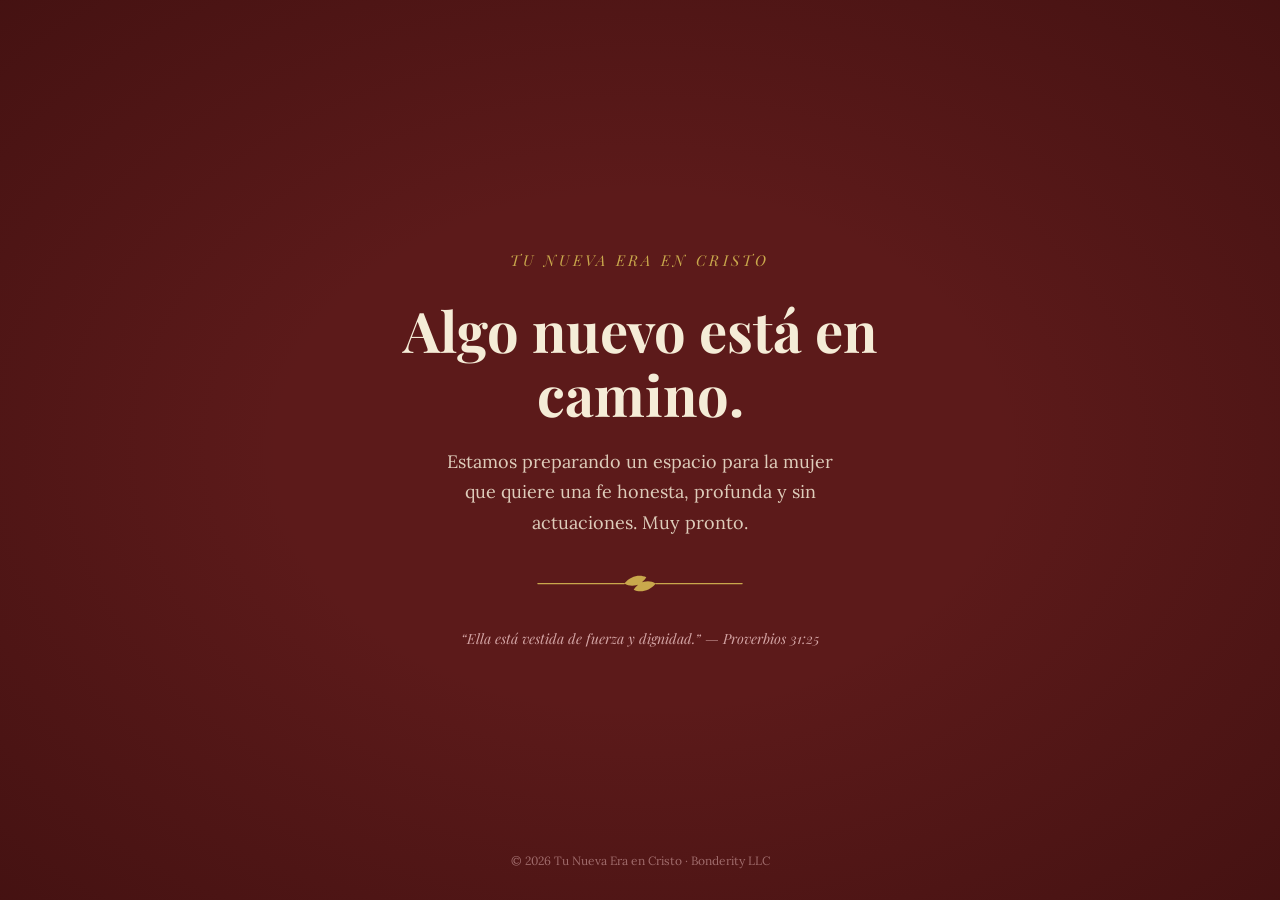
==== commit 4eb18585: "Add files via upload" ====
--- a/index.html
+++ b/index.html
@@ -3,977 +3,136 @@
 <head>
 <meta charset="UTF-8">
 <meta name="viewport" content="width=device-width, initial-scale=1.0">
-<title>Tu Nueva Era en Cristo — Diario Devocional Interactivo de 172 Páginas</title>
-<meta name="description" content="El diario devocional interactivo de 172 páginas para la mujer cristiana cansada de actuar su fe. 10 capítulos, herramientas psicológicas y oraciones originales. Descarga instantánea + 2 bonificaciones gratis.">
+<title>Tu Nueva Era en Cristo — Próximamente</title>
+<meta name="description" content="Algo nuevo está en camino. Tu Nueva Era en Cristo.">
 <meta name="theme-color" content="#5C1A1A">
-
-<!-- ┌─────────────────────────────────────────────────────────────────┐
-     │  CUANDO CONECTES TU DOMINIO FINAL, cambia el dominio en las 3    │
-     │  líneas de abajo (canonical, og:url, og:image) y en sitemap.xml.│
-     │  Mientras uses la URL .vercel.app, un script al final ajusta     │
-     │  canonical y og:url automáticamente al dominio en vivo.          │
-     └─────────────────────────────────────────────────────────────────┘ -->
 <link rel="canonical" href="https://tunuevaeraencristo.com/">
 
-<!-- Open Graph / redes sociales -->
-<meta property="og:type" content="product">
+<meta property="og:type" content="website">
 <meta property="og:url" content="https://tunuevaeraencristo.com/">
 <meta property="og:site_name" content="Tu Nueva Era en Cristo">
-<meta property="og:title" content="Tu Nueva Era en Cristo — Diario Devocional Interactivo">
-<meta property="og:description" content="Del agotamiento espiritual a una relación sincera con Dios, una página honesta a la vez. 172 páginas + 2 bonificaciones digitales gratis.">
-<meta property="og:image" content="https://tunuevaeraencristo.com/Imagenes/opt/capitulos.jpg">
-<meta property="og:image:width" content="1366">
-<meta property="og:image:height" content="762">
+<meta property="og:title" content="Tu Nueva Era en Cristo — Próximamente">
+<meta property="og:description" content="Algo nuevo está en camino.">
 <meta property="og:locale" content="es_ES">
-<meta name="twitter:card" content="summary_large_image">
-<meta name="twitter:title" content="Tu Nueva Era en Cristo — Diario Devocional Interactivo">
-<meta name="twitter:description" content="172 páginas para pasar del agotamiento espiritual a una fe sincera. + 2 bonificaciones digitales gratis.">
-<meta name="twitter:image" content="https://tunuevaeraencristo.com/Imagenes/opt/capitulos.jpg">
 
-<!-- Preconnect / preload de recursos críticos -->
 <link rel="preconnect" href="https://fonts.googleapis.com">
 <link rel="preconnect" href="https://fonts.gstatic.com" crossorigin>
-<link rel="preconnect" href="https://connect.facebook.net">
-<link rel="preload" as="image" type="image/webp" fetchpriority="high"
-      imagesizes="100vw"
-      imagesrcset="Imagenes/opt/hero-480.webp 480w, Imagenes/opt/hero-1024.webp 1024w, Imagenes/opt/hero-1366.webp 1366w">
-<link rel="stylesheet" href="https://fonts.googleapis.com/css2?family=Playfair+Display:ital,wght@0,400;0,600;0,700;1,400;1,700&family=Lora:ital,wght@0,400;0,700;1,400;1,700&display=swap">
+<link rel="stylesheet" href="https://fonts.googleapis.com/css2?family=Playfair+Display:ital,wght@0,700;1,400&family=Lora:ital,wght@0,400;1,400&display=swap">
 
-<!-- Meta Pixel Code -->
-<script>
-!function(f,b,e,v,n,t,s)
-{if(f.fbq)return;n=f.fbq=function(){n.callMethod?
-n.callMethod.apply(n,arguments):n.queue.push(arguments)};
-if(!f._fbq)f._fbq=n;n.push=n;n.loaded=!0;n.version='2.0';
-n.queue=[];t=b.createElement(e);t.async=!0;
-t.src=v;s=b.getElementsByTagName(e)[0];
-s.parentNode.insertBefore(t,s)}(window, document,'script',
-'https://connect.facebook.net/en_US/fbevents.js');
-fbq('init', '2129371127973829');
-fbq('track', 'PageView');
-</script>
-<noscript><img height="1" width="1" style="display:none"
-src="https://www.facebook.com/tr?id=2129371127973829&ev=PageView&noscript=1"
-/></noscript>
-<!-- End Meta Pixel Code -->
+<!--
+  ══════════════════════════════════════════════════════════════════
+  PÁGINA RAÍZ — "PRÓXIMAMENTE"
 
-<noscript><style>.reveal{opacity:1 !important;transform:none !important}.faq-panel{max-height:none !important}</style></noscript>
+  DELIBERADAMENTE NO CONTIENE:
+   · Ningún Meta Pixel  → el tráfico de esta página NO contamina
+     las métricas ni las conversiones de la página de venta.
+   · Ningún enlace, botón ni menú hacia /ebook → esa ruta queda
+     oculta y solo se alcanza con el enlace directo.
 
-<link rel="stylesheet" href="tailwind.min.css">
+  Al añadir contenido nuevo aquí en el futuro, mantén ambas reglas
+  si quieres conservar el pixel de /ebook limpio.
+  ══════════════════════════════════════════════════════════════════
+-->
 
 <style>
-  html { scroll-behavior: smooth; }
-  body { background:#5C1A1A; color:#F5ECD7; font-family:Lora, Georgia, serif; -webkit-font-smoothing:antialiased; overflow-x:hidden; }
-  ::selection { background:#C9A84C; color:#3D0F0F; }
-
-  /* Botón primario oro */
-  .btn-gold{
-    display:inline-block; background:#C9A84C; color:#3D0F0F;
-    font-family:"Playfair Display",serif; font-weight:700; text-transform:uppercase;
-    letter-spacing:.08em; padding:20px 48px; border-radius:4px;
-    box-shadow:0 4px 24px rgba(201,168,76,.25);
-    transition:transform .25s ease, background-color .25s ease, box-shadow .25s ease;
+  *,*::before,*::after{box-sizing:border-box}
+  html,body{margin:0;padding:0;height:100%}
+  body{
+    background:#5C1A1A;
+    color:#F5ECD7;
+    font-family:Lora,Georgia,serif;
+    -webkit-font-smoothing:antialiased;
+    display:flex;
+    align-items:center;
+    justify-content:center;
+    text-align:center;
+    padding:24px;
+    overflow-x:hidden;
+    position:relative;
   }
-  .btn-gold:hover{ background:#b8963f; transform:scale(1.02); box-shadow:0 6px 32px rgba(201,168,76,.4); }
-  .btn-gold:active{ transform:scale(.99); }
-  .btn-ghost{
-    display:inline-block; background:transparent; color:#C9A84C; border:2px solid #C9A84C;
-    font-family:"Playfair Display",serif; font-weight:700; text-transform:uppercase;
-    letter-spacing:.08em; padding:18px 46px; border-radius:4px; transition:all .25s ease;
+  /* Viñeta suave para dar profundidad */
+  body::after{
+    content:"";
+    position:absolute;
+    top:0;right:0;bottom:0;left:0;
+    background:radial-gradient(ellipse at center, rgba(0,0,0,0) 40%, rgba(61,15,15,.75) 100%);
+    pointer-events:none;
   }
-  .btn-ghost:hover{ background:#C9A84C; color:#3D0F0F; }
-  @media (max-width:640px){ .btn-gold,.btn-ghost{ width:90%; padding:18px 24px; font-size:14px; } }
-
-  /* Textura grain sutil */
-  .grain::before{
-    content:""; position:absolute; top:0; right:0; bottom:0; left:0; pointer-events:none; opacity:.08;
-    background-image:url("data:image/svg+xml,%3Csvg xmlns='http://www.w3.org/2000/svg' width='120' height='120'%3E%3Cfilter id='n'%3E%3CfeTurbulence type='fractalNoise' baseFrequency='.85' numOctaves='3'/%3E%3C/filter%3E%3Crect width='100%25' height='100%25' filter='url(%23n)' opacity='.5'/%3E%3C/svg%3E");
+  .wrap{position:relative;z-index:1;max-width:560px}
+  .marca{
+    font-family:"Playfair Display",serif;
+    font-style:italic;
+    color:#C9A84C;
+    font-size:15px;
+    letter-spacing:.22em;
+    text-transform:uppercase;
+    margin:0 0 28px;
   }
-
-  /* Reveal on scroll */
-  .reveal{ opacity:0; transform:translateY(28px); transition:opacity .7s ease, transform .7s ease; }
-  .reveal.is-visible{ opacity:1; transform:none; }
-  @media (prefers-reduced-motion:reduce){
-    .reveal{ opacity:1; transform:none; transition:none; }
-    html{ scroll-behavior:auto; }
+  h1{
+    font-family:"Playfair Display",serif;
+    font-weight:700;
+    color:#F5ECD7;
+    font-size:clamp(34px,8vw,56px);
+    line-height:1.15;
+    margin:0 0 20px;
   }
-
-  /* Carrusel */
-  .carousel{ display:flex; gap:24px; overflow-x:auto; scroll-snap-type:x mandatory; scroll-behavior:smooth; scrollbar-width:none; padding-bottom:8px; }
-  .carousel::-webkit-scrollbar{ display:none; }
-  .slide{ flex:0 0 82%; scroll-snap-align:center; }
-  @media (min-width:768px){ .slide{ flex:0 0 calc(50% - 12px); } }
-
-  /* FAQ accordion */
-  .faq-panel{ max-height:0; overflow:hidden; transition:max-height .3s ease; }
-  .faq-item[aria-expanded="true"] .faq-icon{ transform:rotate(45deg); }
-  .faq-icon{ transition:transform .3s ease; }
-
-  /* Bullets con subrayado en hover */
-  .benefit{ border-bottom:1px solid transparent; transition:border-color .3s ease; }
-  .benefit:hover{ border-color:#C9A84C; }
-
-  .card-glow{ transition:box-shadow .3s ease, border-color .3s ease, transform .3s ease; }
-  .card-glow:hover{ box-shadow:0 0 20px rgba(201,168,76,.2); border-color:#C9A84C; transform:translateY(-3px); }
-
-  .chevron-bounce{ animation:bounce 2s infinite; }
-  @keyframes bounce{ 0%,100%{transform:translateY(0)} 50%{transform:translateY(10px)} }
-
-  /* Sticky bar móvil */
-  #stickyBar{ transform:translateY(110%); transition:transform .35s ease; }
-  #stickyBar.show{ transform:translateY(0); }
+  .sub{
+    font-size:clamp(15px,4vw,18px);
+    line-height:1.7;
+    color:rgba(245,236,215,.85);
+    margin:0 auto 32px;
+    max-width:420px;
+  }
+  .rama{width:220px;max-width:70%;height:auto;color:#C9A84C;margin:0 auto 32px;display:block}
+  .verso{
+    font-family:"Playfair Display",serif;
+    font-style:italic;
+    color:#D4A5A5;
+    font-size:14px;
+    line-height:1.6;
+    margin:0;
+  }
+  .pie{
+    position:absolute;
+    bottom:20px;left:0;right:0;
+    color:rgba(212,165,165,.6);
+    font-size:12px;
+    z-index:1;
+  }
+  @media (prefers-reduced-motion:no-preference){
+    .wrap{animation:aparecer .9s ease both}
+    @keyframes aparecer{from{opacity:0;transform:translateY(16px)}to{opacity:1;transform:none}}
+  }
 </style>
 </head>
+<body>
 
-<body class="font-body antialiased">
+  <main class="wrap">
+    <p class="marca">Tu Nueva Era en Cristo</p>
 
-<!-- ═══════════ SVG BOTÁNICOS REUTILIZABLES ═══════════ -->
-<svg width="0" height="0" style="position:absolute" aria-hidden="true" focusable="false">
-  <defs>
-    <symbol id="corner-branch" viewBox="0 0 200 200">
-      <g fill="none" stroke="currentColor" stroke-width="2" stroke-linecap="round">
-        <path d="M4 4 C50 30 90 70 120 130"/>
-        <path d="M28 24 C40 14 58 12 70 18 C56 30 40 34 28 24Z" fill="currentColor" stroke="none" opacity=".85"/>
-        <path d="M52 52 C64 40 84 38 96 44 C82 58 64 62 52 52Z" fill="currentColor" stroke="none" opacity=".7"/>
-        <path d="M78 88 C90 76 110 74 122 80 C108 94 90 98 78 88Z" fill="currentColor" stroke="none" opacity=".55"/>
-        <circle cx="120" cy="130" r="5" fill="currentColor" stroke="none"/>
-      </g>
-    </symbol>
-    <symbol id="divider-branch" viewBox="0 0 280 32">
-      <g fill="none" stroke="currentColor" stroke-width="1.5" stroke-linecap="round">
+    <h1>Algo nuevo está en camino.</h1>
+
+    <p class="sub">
+      Estamos preparando un espacio para la mujer que quiere una fe honesta,
+      profunda y sin actuaciones. Muy pronto.
+    </p>
+
+    <svg class="rama" viewBox="0 0 280 32" fill="none" aria-hidden="true">
+      <g stroke="currentColor" stroke-width="1.5" stroke-linecap="round">
         <path d="M10 16 H120 M160 16 H270"/>
         <path d="M120 16 C128 6 140 4 148 8 C142 18 130 22 120 16Z" fill="currentColor" stroke="none"/>
         <path d="M160 16 C152 26 140 28 132 24 C138 14 150 10 160 16Z" fill="currentColor" stroke="none"/>
         <circle cx="140" cy="16" r="3.5" fill="currentColor" stroke="none"/>
       </g>
-    </symbol>
-    <symbol id="card-sprig" viewBox="0 0 64 64">
-      <g fill="none" stroke="currentColor" stroke-width="1.5" stroke-linecap="round">
-        <path d="M60 4 C44 12 32 24 24 40"/>
-        <path d="M46 14 C50 6 58 4 62 6 C58 14 50 18 46 14Z" fill="currentColor" stroke="none" opacity=".8"/>
-        <path d="M32 30 C36 22 44 20 48 22 C44 30 36 34 32 30Z" fill="currentColor" stroke="none" opacity=".6"/>
-      </g>
-    </symbol>
-  </defs>
-</svg>
+    </svg>
 
-<a href="#hero" class="sr-only focus:not-sr-only focus:absolute focus:top-2 focus:left-2 focus:bg-gold focus:text-night focus:px-4 focus:py-2 focus:z-50">Saltar al contenido</a>
+    <p class="verso">“Ella está vestida de fuerza y dignidad.” — Proverbios 31:25</p>
+  </main>
 
-<!-- ═══════════ BLOQUE 1 — HERO ═══════════ -->
-<header id="hero" class="relative min-h-[85vh] md:min-h-screen flex items-center justify-center overflow-hidden bg-wine">
-  <picture>
-    <source type="image/webp" sizes="100vw" srcset="Imagenes/opt/hero-480.webp 480w, Imagenes/opt/hero-1024.webp 1024w, Imagenes/opt/hero-1366.webp 1366w">
-    <img src="Imagenes/opt/hero.jpg" alt="" fetchpriority="high" decoding="async" width="1376" height="768"
-         class="absolute inset-0 w-full h-full object-cover">
-  </picture>
-  <div class="absolute inset-0 bg-wine/[.55]"></div>
-  <div class="absolute inset-0 bg-gradient-to-b from-night/60 via-transparent to-night/80"></div>
-
-  <svg class="absolute top-0 left-0 w-32 md:w-48 text-burgundy opacity-70 pointer-events-none" viewBox="0 0 200 200" aria-hidden="true"><use href="#corner-branch"/></svg>
-  <svg class="absolute bottom-0 right-0 w-32 md:w-48 text-burgundy opacity-70 pointer-events-none rotate-180" viewBox="0 0 200 200" aria-hidden="true"><use href="#corner-branch"/></svg>
-
-  <div class="relative z-10 max-w-4xl mx-auto px-6 py-24 text-center">
-    <p class="font-display italic text-gold text-lg md:text-xl tracking-wide mb-6">Tu Nueva Era en Cristo</p>
-    <h1 class="font-display font-bold text-cream text-[34px] leading-tight sm:text-5xl lg:text-[64px] lg:leading-[1.1] mb-8">
-      Estás Haciendo Todo Bien. Entonces, ¿Por Qué Tu Fe Todavía Se Siente Como una Actuación?
-    </h1>
-    <p class="text-cream/90 text-base md:text-lg leading-relaxed max-w-2xl mx-auto mb-10">
-      Existe un devocional creado para la mujer cristiana que está cansada de presentarse ante Dios por fuera
-      mientras se derrumba por dentro. Presentamos <em class="font-display italic text-gold not-italic md:italic">Tu Nueva Era en Cristo</em>
-      — el diario interactivo premium de <strong class="text-gold font-bold">172 páginas</strong> que te llevará del agotamiento
-      espiritual a una relación sincera con Dios, una página honesta a la vez.
-    </p>
-
-    <a href="https://pay.hotmart.com/M106489137B?checkoutMode=10" target="_blank" rel="noopener noreferrer"
-       data-checkout data-cta="hero" class="btn-gold text-sm md:text-base">Consigue el Ebook</a>
-
-    <p class="mt-6 text-rose text-sm italic">Descarga instantánea · Desde $12.99 · + 2 bonificaciones digitales gratis</p>
-  </div>
-
-  <a href="#historia" aria-label="Desplázate hacia abajo" class="absolute bottom-6 left-1/2 -translate-x-1/2 text-gold z-10">
-    <svg class="w-8 h-8 chevron-bounce" viewBox="0 0 24 24" fill="none" stroke="currentColor" stroke-width="1.5" aria-hidden="true"><path d="M6 9l6 6 6-6" stroke-linecap="round" stroke-linejoin="round"/></svg>
-  </a>
-</header>
-
-<!-- ═══════════ BLOQUE 2 — HISTORIA ═══════════ -->
-<section id="historia" class="bg-cherry py-20 md:py-28">
-  <div class="max-w-6xl mx-auto px-6 grid md:grid-cols-2 gap-12 md:gap-16 items-center">
-    <div class="reveal">
-      <p class="font-display italic text-cream text-2xl md:text-[26px] leading-snug mb-8">
-        “Ella tenía su Biblia. Su lista de canciones de adoración. Su devocional diario. Y aún así, estaba exhausta.”
-      </p>
-      <div class="space-y-5 text-cream/90 leading-relaxed">
-        <p>Se despertaba cada domingo y elegía el atuendo correcto. Publicaba los versículos correctos. Decía <em>“Estoy bien, Dios es fiel”</em> en cada conversación.</p>
-        <p>Pero a las 2 a.m., regresaba la ansiedad. La agotadora comparación volvía a comenzar. La vergüenza susurraba que tal vez ella no estaba tan cerca de Dios como todos creían.</p>
-        <p>No estaba fingiendo su fe. Genuinamente amaba a Jesús.</p>
-        <p class="text-gold font-bold text-lg">Solo estaba cansada de actuarla.</p>
-      </div>
-      <svg class="w-56 my-8 text-gold" viewBox="0 0 280 32" aria-hidden="true"><use href="#divider-branch"/></svg>
-      <div class="space-y-5 text-cream/90 leading-relaxed">
-        <p>Tal vez eso eres tú en este momento.</p>
-        <p>Tal vez hayas leído varios devocionales. Hecho los planes bíblicos. Escrito las listas de gratitud. Y algo aún se siente… superficial. Como si estuvieras dando vueltas en la vida cristiana sin nunca ir más profundo.</p>
-        <p>No estás rota. No estás retrocediendo.</p>
-        <p class="text-gold font-bold text-lg">Simplemente estás lista para abordarlo desde la raíz.</p>
-      </div>
-    </div>
-    <div class="reveal">
-      <picture>
-        <source type="image/webp" sizes="(min-width:768px) 46vw, 92vw" srcset="Imagenes/opt/historia-480.webp 480w, Imagenes/opt/historia-768.webp 768w, Imagenes/opt/historia-1200.webp 1200w">
-        <img src="Imagenes/opt/historia.jpg" alt="Mujer escribiendo en su diario devocional a la luz cálida de la mañana"
-             loading="lazy" decoding="async" width="1200" height="670"
-             class="w-full rounded-xl border border-gold/40 shadow-2xl shadow-black/40 object-cover">
-      </picture>
-    </div>
-  </div>
-</section>
-
-<!-- ═══════════ BLOQUE 3 — UVP ═══════════ -->
-<section class="relative grain bg-wine py-20 md:py-28 overflow-hidden">
-  <div class="relative max-w-5xl mx-auto px-6 text-center">
-    <h2 class="reveal font-display font-bold text-cream text-3xl md:text-[40px] leading-tight mb-8">
-      La mayoría de los devocionales te dan inspiración para el momento.
-      <span class="text-gold italic font-normal">Tu Nueva Era en Cristo</span> te da una reprogramación completa del corazón.
-    </h2>
-    <p class="reveal text-cream/90 leading-relaxed max-w-3xl mx-auto mb-4">
-      Este no es un diario que te pide enumeres tres cosas por las que estés agradecida y digas que todo está bien.
-    </p>
-    <p class="reveal text-cream/90 leading-relaxed max-w-3xl mx-auto">
-      Este es una <strong class="text-gold">experiencia interactiva de 172 páginas</strong> construida alrededor de una
-      estructura única de tres páginas para cada tema — porque la transformación real no sucede con un checklist.
-      Sucede cuando la verdad se encuentra con la herida específica.
-    </p>
-
-    <svg class="w-56 mx-auto my-12 text-gold" viewBox="0 0 280 32" aria-hidden="true"><use href="#divider-branch"/></svg>
-
-    <h3 class="reveal font-display italic text-rose text-xl md:text-2xl mb-10">Las 3 páginas que lo cambian todo</h3>
-
-    <div class="grid md:grid-cols-3 gap-6 text-left">
-      <article class="reveal card-glow relative bg-cherry border border-gold/60 rounded-xl p-7">
-        <svg class="absolute top-3 right-3 w-10 text-rose opacity-70" viewBox="0 0 64 64" aria-hidden="true"><use href="#card-sprig"/></svg>
-        <div class="text-[32px] leading-none mb-4" aria-hidden="true">📖</div>
-        <h4 class="font-display font-bold text-cream text-xl mb-3">Devocional Real y Directo</h4>
-        <ul class="space-y-2 text-cream/90 text-[15px]">
-          <li>Devocionales escritos para tu situación actual</li>
-          <li>Construcción emocional honesta</li>
-          <li>Conexión con la fe moderna y temas que no se hablan en la iglesia</li>
-        </ul>
-      </article>
-      <article class="reveal card-glow relative bg-cherry border border-gold/60 rounded-xl p-7">
-        <svg class="absolute top-3 right-3 w-10 text-rose opacity-70" viewBox="0 0 64 64" aria-hidden="true"><use href="#card-sprig"/></svg>
-        <div class="text-[32px] leading-none mb-4" aria-hidden="true">🧠</div>
-        <h4 class="font-display font-bold text-cream text-xl mb-3">Herramienta Psicológica Interactiva</h4>
-        <ul class="space-y-2 text-cream/90 text-[15px]">
-          <li>Diagramas de flujo para rastrear miedos</li>
-          <li>Escalas de espectro para patrones</li>
-          <li>Inventarios de auto-conocimiento</li>
-          <li>Ejercicios de cartas para expresarte</li>
-        </ul>
-      </article>
-      <article class="reveal card-glow relative bg-cherry border border-gold/60 rounded-xl p-7">
-        <svg class="absolute top-3 right-3 w-10 text-rose opacity-70" viewBox="0 0 64 64" aria-hidden="true"><use href="#card-sprig"/></svg>
-        <div class="text-[32px] leading-none mb-4" aria-hidden="true">🙏</div>
-        <h4 class="font-display font-bold text-cream text-xl mb-3">Oración Original</h4>
-        <ul class="space-y-2 text-cream/90 text-[15px]">
-          <li>No genérica, no inventada</li>
-          <li>Escrita para ese dolor específico</li>
-          <li>Personalmente relevante</li>
-        </ul>
-      </article>
-    </div>
-  </div>
-</section>
-
-<!-- ═══════════ BLOQUE 4 — CARRUSEL PÁGINAS INTERIORES ═══════════ -->
-<section class="bg-night py-20 md:py-28">
-  <div class="max-w-6xl mx-auto px-6">
-    <h2 class="reveal font-display font-bold text-cream text-3xl md:text-[40px] text-center mb-4">Mira Por Dentro</h2>
-    <p class="reveal text-rose text-center italic mb-12">Páginas reales del diario — desliza para explorarlas</p>
-
-    <div class="relative">
-      <div id="carousel" class="carousel" tabindex="0" role="region" aria-label="Galería de páginas interiores">
-        <figure class="slide">
-          <picture>
-            <source type="image/webp" sizes="(min-width:768px) 45vw, 82vw" srcset="Imagenes/opt/slide-01-360.webp 360w, Imagenes/opt/slide-01-600.webp 600w, Imagenes/opt/slide-01-900.webp 900w">
-            <img src="Imagenes/opt/slide-01.jpg" alt="Portada del Capítulo 1 del diario" loading="lazy" decoding="async" width="900" height="1360" class="w-full rounded-lg border border-gold/70 shadow-lg shadow-black/40">
-          </picture>
-          <figcaption class="mt-3 text-center"><span class="block font-display italic text-gold text-sm">Capítulo 1</span><span class="block text-rose text-xs">Portada de capítulo</span></figcaption>
-        </figure>
-        <figure class="slide">
-          <picture>
-            <source type="image/webp" sizes="(min-width:768px) 45vw, 82vw" srcset="Imagenes/opt/slide-02-360.webp 360w, Imagenes/opt/slide-02-600.webp 600w, Imagenes/opt/slide-02-900.webp 900w">
-            <img src="Imagenes/opt/slide-02.jpg" alt="Página devocional sobre el verdadero amor propio" loading="lazy" decoding="async" width="900" height="1360" class="w-full rounded-lg border border-gold/70 shadow-lg shadow-black/40">
-          </picture>
-          <figcaption class="mt-3 text-center"><span class="block font-display italic text-gold text-sm">Verdadero amor propio</span><span class="block text-rose text-xs">Devocional</span></figcaption>
-        </figure>
-        <figure class="slide">
-          <picture>
-            <source type="image/webp" sizes="(min-width:768px) 45vw, 82vw" srcset="Imagenes/opt/slide-03-360.webp 360w, Imagenes/opt/slide-03-600.webp 600w, Imagenes/opt/slide-03-900.webp 900w">
-            <img src="Imagenes/opt/slide-03.jpg" alt="Cuadro comparativo de amor propio mundano y bíblico" loading="lazy" decoding="async" width="900" height="1360" class="w-full rounded-lg border border-gold/70 shadow-lg shadow-black/40">
-          </picture>
-          <figcaption class="mt-3 text-center"><span class="block font-display italic text-gold text-sm">Mundano vs. Bíblico</span><span class="block text-rose text-xs">Cuadro comparativo</span></figcaption>
-        </figure>
-        <figure class="slide">
-          <picture>
-            <source type="image/webp" sizes="(min-width:768px) 45vw, 82vw" srcset="Imagenes/opt/slide-04-360.webp 360w, Imagenes/opt/slide-04-600.webp 600w, Imagenes/opt/slide-04-900.webp 900w">
-            <img src="Imagenes/opt/slide-04.jpg" alt="Oración para la mujer cansada" loading="lazy" decoding="async" width="900" height="1360" class="w-full rounded-lg border border-gold/70 shadow-lg shadow-black/40">
-          </picture>
-          <figcaption class="mt-3 text-center"><span class="block font-display italic text-gold text-sm">Para la mujer cansada</span><span class="block text-rose text-xs">Oración original</span></figcaption>
-        </figure>
-        <figure class="slide">
-          <picture>
-            <source type="image/webp" sizes="(min-width:768px) 45vw, 82vw" srcset="Imagenes/opt/slide-05-360.webp 360w, Imagenes/opt/slide-05-600.webp 600w, Imagenes/opt/slide-05-900.webp 900w">
-            <img src="Imagenes/opt/slide-05.jpg" alt="Diagrama de herramienta interactiva" loading="lazy" decoding="async" width="900" height="1360" class="w-full rounded-lg border border-gold/70 shadow-lg shadow-black/40">
-          </picture>
-          <figcaption class="mt-3 text-center"><span class="block font-display italic text-gold text-sm">Rastreo de patrones</span><span class="block text-rose text-xs">Herramienta interactiva</span></figcaption>
-        </figure>
-        <figure class="slide">
-          <picture>
-            <source type="image/webp" sizes="(min-width:768px) 45vw, 82vw" srcset="Imagenes/opt/slide-06-360.webp 360w, Imagenes/opt/slide-06-600.webp 600w, Imagenes/opt/slide-06-900.webp 900w">
-            <img src="Imagenes/opt/slide-06.jpg" alt="Página: orando por tu esposo de la cabeza a los pies" loading="lazy" decoding="async" width="900" height="1360" class="w-full rounded-lg border border-gold/70 shadow-lg shadow-black/40">
-          </picture>
-          <figcaption class="mt-3 text-center"><span class="block font-display italic text-gold text-sm">Orando por tu esposo</span><span class="block text-rose text-xs">Guía de oración</span></figcaption>
-        </figure>
-        <figure class="slide">
-          <picture>
-            <source type="image/webp" sizes="(min-width:768px) 45vw, 82vw" srcset="Imagenes/opt/slide-07-360.webp 360w, Imagenes/opt/slide-07-600.webp 600w, Imagenes/opt/slide-07-900.webp 900w">
-            <img src="Imagenes/opt/slide-07.jpg" alt="Devocional: redefiniendo a la mujer de Proverbios 31" loading="lazy" decoding="async" width="900" height="1360" class="w-full rounded-lg border border-gold/70 shadow-lg shadow-black/40">
-          </picture>
-          <figcaption class="mt-3 text-center"><span class="block font-display italic text-gold text-sm">Proverbios 31, redefinida</span><span class="block text-rose text-xs">Devocional</span></figcaption>
-        </figure>
-        <figure class="slide">
-          <picture>
-            <source type="image/webp" sizes="(min-width:768px) 45vw, 82vw" srcset="Imagenes/opt/slide-08-360.webp 360w, Imagenes/opt/slide-08-600.webp 600w, Imagenes/opt/slide-08-900.webp 900w">
-            <img src="Imagenes/opt/slide-08.jpg" alt="Tabla de herramienta interactiva" loading="lazy" decoding="async" width="900" height="1360" class="w-full rounded-lg border border-gold/70 shadow-lg shadow-black/40">
-          </picture>
-          <figcaption class="mt-3 text-center"><span class="block font-display italic text-gold text-sm">Auto-inventario</span><span class="block text-rose text-xs">Herramienta interactiva</span></figcaption>
-        </figure>
-        <figure class="slide">
-          <picture>
-            <source type="image/webp" sizes="(min-width:768px) 45vw, 82vw" srcset="Imagenes/opt/slide-09-360.webp 360w, Imagenes/opt/slide-09-600.webp 600w, Imagenes/opt/slide-09-900.webp 900w">
-            <img src="Imagenes/opt/slide-09.jpg" alt="Página de oración escrita" loading="lazy" decoding="async" width="900" height="1360" class="w-full rounded-lg border border-gold/70 shadow-lg shadow-black/40">
-          </picture>
-          <figcaption class="mt-3 text-center"><span class="block font-display italic text-gold text-sm">Cierre de capítulo</span><span class="block text-rose text-xs">Oración original</span></figcaption>
-        </figure>
-      </div>
-
-      <button type="button" data-carousel="prev" aria-label="Anterior"
-        class="hidden md:flex absolute top-1/2 -left-4 -translate-y-1/2 w-11 h-11 items-center justify-center rounded-full border border-gold text-gold bg-night/80 hover:bg-gold hover:text-night transition">
-        <svg class="w-5 h-5" viewBox="0 0 24 24" fill="none" stroke="currentColor" stroke-width="2" aria-hidden="true"><path d="M15 6l-6 6 6 6" stroke-linecap="round" stroke-linejoin="round"/></svg>
-      </button>
-      <button type="button" data-carousel="next" aria-label="Siguiente"
-        class="hidden md:flex absolute top-1/2 -right-4 -translate-y-1/2 w-11 h-11 items-center justify-center rounded-full border border-gold text-gold bg-night/80 hover:bg-gold hover:text-night transition">
-        <svg class="w-5 h-5" viewBox="0 0 24 24" fill="none" stroke="currentColor" stroke-width="2" aria-hidden="true"><path d="M9 6l6 6-6 6" stroke-linecap="round" stroke-linejoin="round"/></svg>
-      </button>
-    </div>
-
-    <div id="carouselDots" class="flex justify-center gap-2 mt-8"></div>
-  </div>
-</section>
-
-<!-- ═══════════ BLOQUE 5 — BENEFICIOS ═══════════ -->
-<section class="bg-cream text-wine py-20 md:py-28">
-  <div class="max-w-5xl mx-auto px-6">
-    <h2 class="reveal font-display font-bold text-3xl md:text-[40px] text-center mb-14">
-      Lo que cambia cuando trabajas a través de este diario:
-    </h2>
-    <ul class="grid md:grid-cols-2 gap-x-10 gap-y-2">
-      <li class="reveal benefit py-4"><span class="text-gold mr-2" aria-hidden="true">✦</span><strong>Dejas de representar tu fe</strong> — y comienzas a vivirla desde un lugar de identidad genuina, no desde las apariencias</li>
-      <li class="reveal benefit py-4"><span class="text-gold mr-2" aria-hidden="true">✦</span><strong>Tu ansiedad tiene un nombre y una respuesta bíblica</strong> — no suprimida, no espiritualmente evitada, abordada desde la raíz</li>
-      <li class="reveal benefit py-4"><span class="text-gold mr-2" aria-hidden="true">✦</span><strong>Aprendes cuáles son tus límites reales</strong> — y cómo mantenerlos sin culpa, manipulación, o sobre-explicarte</li>
-      <li class="reveal benefit py-4"><span class="text-gold mr-2" aria-hidden="true">✦</span><strong>La comparación pierde su poder</strong> — porque dejas de medir tu interior contra el exterior dictado por otros</li>
-      <li class="reveal benefit py-4"><span class="text-gold mr-2" aria-hidden="true">✦</span><strong>Entiendes tus propios patrones</strong> — el agradar a todos, el perfeccionismo, el miedo al descanso — y los rastreas hasta donde realmente comenzaron</li>
-      <li class="reveal benefit py-4"><span class="text-gold mr-2" aria-hidden="true">✦</span><strong>La vergüenza se reemplaza con identidad</strong> — dejas de creer la mentira de que eres “demasiado” o “insuficiente” para Dios o alguien más</li>
-      <li class="reveal benefit py-4"><span class="text-gold mr-2" aria-hidden="true">✦</span><strong>Entras en temporadas de descanso sin culpa</strong> — y finalmente entiendes que el descanso santo no es pereza, es un acto de confianza</li>
-      <li class="reveal benefit py-4"><span class="text-gold mr-2" aria-hidden="true">✦</span><strong>Construyes un ritmo diario que realmente se sostiene</strong> — espiritual y mental, 5 minutos o 50, por la mañana o la medianoche</li>
-      <li class="reveal benefit py-4 md:col-span-2"><span class="text-gold mr-2" aria-hidden="true">✦</span><strong>Tu relación con Dios se convierte en una conversación, no una actuación</strong> — honesta, profunda, y completamente libre del peso de mantener las apariencias</li>
-    </ul>
-  </div>
-</section>
-
-<!-- ═══════════ BLOQUE 6 — TESTIMONIOS ═══════════ -->
-<section class="bg-wine py-20 md:py-28">
-  <div class="max-w-6xl mx-auto px-6">
-    <h2 class="reveal font-display font-bold text-cream text-3xl md:text-[40px] text-center max-w-3xl mx-auto mb-14">
-      Pensó que era la única sintiéndose así. No lo era. Y tú tampoco.
-    </h2>
-    <div class="grid md:grid-cols-3 gap-6">
-      <figure class="reveal card-glow bg-cherry border border-gold/60 rounded-xl p-7 flex flex-col">
-        <div class="text-gold mb-4" aria-label="5 de 5 estrellas">★★★★★</div>
-        <blockquote class="text-cream/90 italic leading-relaxed flex-1">“He comprado varios diarios devocionales. Este es el primero que me hizo llorar, no por inspiración, sino por finalmente sentirme vista. El capítulo de ansiedad me ayudó bastante.”</blockquote>
-        <figcaption class="flex items-center gap-3 mt-6">
-          <picture>
-            <source srcset="Imagenes/opt/avatar-stephanie.webp" type="image/webp">
-            <img src="Imagenes/opt/avatar-stephanie.jpg" alt="" loading="lazy" decoding="async" width="128" height="170" class="w-11 h-11 rounded-full object-cover border-2 border-gold">
-          </picture>
-          <span class="font-display text-gold text-sm">Stephanie R, 24 <span class="block text-rose text-xs font-body">Austin, TX</span></span>
-        </figcaption>
-      </figure>
-      <figure class="reveal card-glow bg-cherry border border-gold/60 rounded-xl p-7 flex flex-col">
-        <div class="text-gold mb-4" aria-label="5 de 5 estrellas">★★★★★</div>
-        <blockquote class="text-cream/90 italic leading-relaxed flex-1">“La estructura de tres páginas es genial. La oración al final de cada sección no se siente forzada, se siente que fue escrita exactamente para lo que estaba pasando. Nunca había terminado un diario antes. Este lo leí en menos de 15 días.”</blockquote>
-        <figcaption class="flex items-center gap-3 mt-6">
-          <picture>
-            <source srcset="Imagenes/opt/avatar-melisa.webp" type="image/webp">
-            <img src="Imagenes/opt/avatar-melisa.jpg" alt="" loading="lazy" decoding="async" width="128" height="160" class="w-11 h-11 rounded-full object-cover border-2 border-gold">
-          </picture>
-          <span class="font-display text-gold text-sm">Melisa T, 29 <span class="block text-rose text-xs font-body">Ciudad de Guatemala</span></span>
-        </figcaption>
-      </figure>
-      <figure class="reveal card-glow bg-cherry border border-gold/60 rounded-xl p-7 flex flex-col">
-        <div class="text-gold mb-4" aria-label="5 de 5 estrellas">★★★★★</div>
-        <blockquote class="text-cream/90 italic leading-relaxed flex-1">“He sido cristiana toda mi vida y no me di cuenta de cuánta de mi fe era en realidad complacencia. Hasta que este diario lo señaló con escritura Y una autoevaluación. Eso fue diferente.”</blockquote>
-        <figcaption class="flex items-center gap-3 mt-6">
-          <picture>
-            <source srcset="Imagenes/opt/avatar-carolina.webp" type="image/webp">
-            <img src="Imagenes/opt/avatar-carolina.jpg" alt="" loading="lazy" decoding="async" width="128" height="202" class="w-11 h-11 rounded-full object-cover border-2 border-gold">
-          </picture>
-          <span class="font-display text-gold text-sm">Carolina A., 21 <span class="block text-rose text-xs font-body">Bogotá, Colombia</span></span>
-        </figcaption>
-      </figure>
-    </div>
-  </div>
-</section>
-
-<!-- ═══════════ BLOQUE 7 — GRID DE CAPÍTULOS ═══════════ -->
-<section id="contenido" class="bg-wine pb-20 md:pb-28">
-  <div class="max-w-6xl mx-auto px-6">
-    <picture>
-            <source type="image/webp" sizes="(min-width:1152px) 1104px, 92vw" srcset="Imagenes/opt/capitulos-480.webp 480w, Imagenes/opt/capitulos-1024.webp 1024w, Imagenes/opt/capitulos-1366.webp 1366w">
-            <img src="Imagenes/opt/capitulos.jpg" alt="Vista general del diario Tu Nueva Era en Cristo" loading="lazy" decoding="async" width="1400" height="781" class="reveal w-full rounded-xl border border-gold/40 mb-14 object-cover">
-          </picture>
-
-    <h2 class="reveal font-display font-bold text-cream text-3xl md:text-[40px] text-center max-w-3xl mx-auto mb-4">
-      Lo que hay adentro de <span class="italic text-gold font-normal">Tu Nueva Era en Cristo</span>
-    </h2>
-    <p class="reveal text-rose text-center italic mb-14">172 Páginas. 10 Capítulos. Una Era Completa.</p>
-
-    <div class="grid md:grid-cols-2 gap-6" id="chapters"></div>
-  </div>
-</section>
-
-<!-- ═══════════ BLOQUE 8 — ENTREGA DEL PRODUCTO ═══════════ -->
-<section class="bg-night py-20 md:py-28">
-  <div class="max-w-5xl mx-auto px-6">
-    <h2 class="reveal font-display font-bold text-cream text-3xl md:text-[40px] text-center mb-3">Cómo Recibes Tu Diario</h2>
-    <p class="reveal text-rose text-center italic mb-12">Tu compra incluye dos bonificaciones digitales gratis.</p>
-
-    <div class="grid md:grid-cols-2 gap-8 items-center">
-      <picture>
-            <source type="image/webp" sizes="(min-width:768px) 46vw, 92vw" srcset="Imagenes/opt/formatos-480.webp 480w, Imagenes/opt/formatos-768.webp 768w, Imagenes/opt/formatos-1200.webp 1200w">
-            <img src="Imagenes/opt/formatos.jpg" alt="El diario digital visto en tablet, móvil e impreso en casa" loading="lazy" decoding="async" width="1200" height="670" class="reveal w-full rounded-xl border border-gold/40 object-cover">
-          </picture>
-
-      <article class="reveal relative bg-cherry border border-gold rounded-xl p-7">
-        <span class="absolute top-4 left-6 font-display text-gold text-xs tracking-[.2em]">DIGITAL</span>
-        <h3 class="font-display font-bold text-cream text-2xl mt-8 mb-4">📱 Ebook Digital — Hotmart</h3>
-        <p class="text-cream/90 leading-relaxed mb-5">
-          Descarga instantánea de PDF: las 172 páginas con sus herramientas interactivas — imprimibles en casa o
-          rellenables desde tu dispositivo móvil o tablet. Acceso en el momento que compres. Perfecto para órdenes
-          internacionales o si la quieres hoy.
-        </p>
-        <p class="font-display font-bold text-gold text-2xl mb-2">Desde $12.99</p>
-        <p class="text-rose italic text-sm mb-6">+ Mini Web App “El Santuario Diario” + Registro de 30 días de Hábitos Cristianos, incluidos gratis.</p>
-        <a href="https://pay.hotmart.com/M106489137B?checkoutMode=10" target="_blank" rel="noopener noreferrer"
-           data-checkout data-cta="entrega" class="btn-ghost text-sm">Conseguirlo en Hotmart</a>
-      </article>
-    </div>
-
-    <p class="reveal text-center italic text-[#d9d9d9] text-sm mt-10">Todas las compras incluyen tus dos bonificaciones gratuitas. Sin excepciones.</p>
-  </div>
-</section>
-
-<!-- ═══════════ BLOQUE 9 — BONIFICACIONES ═══════════ -->
-<section class="bg-night pb-20 md:pb-28">
-  <div class="max-w-6xl mx-auto px-6">
-    <svg class="w-56 mx-auto mb-12 text-gold" viewBox="0 0 280 32" aria-hidden="true"><use href="#divider-branch"/></svg>
-    <h2 class="reveal font-display font-bold text-cream text-3xl md:text-[40px] text-center max-w-3xl mx-auto mb-14">
-      Tu Diario Viene Con Dos Regalos Gratuitos. Entregados Instantáneamente. Tuyos Para Mantener Por Siempre.
-    </h2>
-
-    <div class="grid md:grid-cols-2 gap-8">
-      <article class="reveal card-glow bg-cherry border-2 border-gold rounded-xl overflow-hidden">
-        <div class="px-7 pt-7">
-          <picture>
-            <source type="image/webp" sizes="320px" srcset="Imagenes/opt/bono-app-400.webp 400w, Imagenes/opt/bono-app-700.webp 700w, Imagenes/opt/bono-app-1000.webp 1000w">
-            <img src="Imagenes/opt/bono-app.jpg" alt="Mini web app El Santuario Diario en pantalla de móvil" loading="lazy" decoding="async" width="1000" height="1339" class="w-full max-w-[320px] mx-auto h-auto rounded-lg">
-          </picture>
-        </div>
-        <div class="p-7">
-          <p class="font-display text-gold text-xs tracking-[.2em] mb-3">REGALO GRATIS</p>
-          <h3 class="font-display font-bold text-cream text-2xl mb-2">Mini Web App “El Santuario Diario”</h3>
-          <p class="mb-5"><span class="text-rose line-through text-sm">$27</span> <span class="text-gold font-bold ml-2">Incluida Gratis</span></p>
-          <p class="text-cream/90 leading-relaxed mb-5">
-            Diseñada para mujeres cristianas que enfrentan la ansiedad y la duda en un mundo lleno de ruido.
-            Cada día eliges una de cuatro pausas sagradas, dedicas 5 minutos a reflexionar en la Palabra de Dios,
-            registras cómo cambia tu estado de ánimo y construyes un ritmo constante de descanso espiritual.
-          </p>
-          <ul class="space-y-2 text-cream/90 text-[15px] mb-5">
-            <li>🧠 <strong class="text-gold">Descarga Mental</strong> — vacía el ruido antes de que controle tu día</li>
-            <li>🫁 <strong class="text-gold">Escaneo Corporal</strong> — reconecta tu cuerpo y tu espíritu en tiempo real</li>
-            <li>⚖️ <strong class="text-gold">Mentira vs. Verdad</strong> — reemplaza el pensamiento intrusivo con la Escritura</li>
-            <li>🤍 <strong class="text-gold">Práctica de Rendición</strong> — libera lo que nunca fuiste diseñada para llevar sola</li>
-          </ul>
-          <p class="text-rose italic text-sm">Tus datos permanecen privados en tu dispositivo. Sin inicio de sesión. Sin rastreo. Solo tú y Dios. 🙏</p>
-        </div>
-      </article>
-
-      <article class="reveal card-glow bg-cherry border-2 border-gold rounded-xl overflow-hidden">
-        <div class="px-7 pt-7">
-          <picture>
-            <source type="image/webp" sizes="320px" srcset="Imagenes/opt/bono-tracker-400.webp 400w, Imagenes/opt/bono-tracker-700.webp 700w, Imagenes/opt/bono-tracker-1000.webp 1000w">
-            <img src="Imagenes/opt/bono-tracker.jpg" alt="Registro imprimible de 30 días de hábitos cristianos" loading="lazy" decoding="async" width="1000" height="1339" class="w-full max-w-[320px] mx-auto h-auto rounded-lg">
-          </picture>
-        </div>
-        <div class="p-7">
-          <p class="font-display text-gold text-xs tracking-[.2em] mb-3">REGALO GRATIS</p>
-          <h3 class="font-display font-bold text-cream text-2xl mb-2">Registro de 30 días de Hábitos Cristianos</h3>
-          <p class="mb-5"><span class="text-rose line-through text-sm">$3</span> <span class="text-gold font-bold ml-2">Incluido Gratis</span></p>
-          <p class="text-cream/90 leading-relaxed mb-5">
-            Un registro bellamente diseñado para imprimir en casa, construido para mantener y vigilar tus hábitos
-            espirituales diarios — consistentes y satisfactorios de marcar.
-          </p>
-          <ul class="space-y-2 text-cream/90 text-[15px] mb-5">
-            <li>☑️ <strong class="text-gold">Oración</strong> — ¿te presentaste para la conversación con el Señor?</li>
-            <li>☑️ <strong class="text-gold">Lectura de Escritura</strong> — ¿alimentaste tu espíritu hoy?</li>
-            <li>☑️ <strong class="text-gold">Adoración</strong> — ¿cambiaste tu atmósfera?</li>
-            <li>☑️ <strong class="text-gold">Gratitud</strong> — ¿te anclaste en lo que ya es bueno?</li>
-            <li>☑️ <strong class="text-gold">Trabajo de Sanación</strong> — ¿hiciste el trabajo interior hoy?</li>
-          </ul>
-          <p class="text-rose italic text-sm">Imprímelo. Enmárcalo. Cuélgalo en tu espejo. Úsalo cada día hasta que la consistencia deje de ser una meta y se convierta en tu identidad.</p>
-        </div>
-      </article>
-    </div>
-  </div>
-</section>
-
-<!-- ═══════════ BLOQUE 10 — ANCLAJE DE VALOR ═══════════ -->
-<section class="bg-cream text-wine py-20 md:py-28">
-  <div class="max-w-3xl mx-auto px-6">
-    <h2 class="reveal font-display font-bold text-3xl md:text-[40px] text-center mb-12">
-      Seamos Honestas Sobre Lo Que Realmente Cuesta la Transformación.
-    </h2>
-
-    <div class="reveal overflow-x-auto rounded-xl border border-wine/20">
-      <table class="w-full text-left border-collapse min-w-[420px]">
-        <thead>
-          <tr class="bg-cherry text-cream font-display">
-            <th class="p-4 font-bold">Lo Que La Mayoría de Mujeres Gastan</th>
-            <th class="p-4 font-bold text-right">Costo</th>
-          </tr>
-        </thead>
-        <tbody>
-          <tr class="border-t border-wine/15"><td class="p-4">Una sesión de terapia</td><td class="p-4 text-right">$100–$250</td></tr>
-          <tr class="border-t border-wine/15"><td class="p-4">Un programa de coaching para mujeres cristianas</td><td class="p-4 text-right">$500–$1,000</td></tr>
-          <tr class="border-t border-wine/15"><td class="p-4">Un diario devocional genérico que nunca terminas</td><td class="p-4 text-right">$18–$25</td></tr>
-          <tr class="border-t border-wine/15"><td class="p-4">Un curso en línea basado en fe</td><td class="p-4 text-right">$97–$200</td></tr>
-          <tr class="border-t border-wine/15 font-bold"><td class="p-4">TOTAL</td><td class="p-4 text-right">$715–$1,475</td></tr>
-          <tr class="bg-gold text-night font-bold">
-            <td class="p-4 font-display">✦ Tu Nueva Era en Cristo + las 2 bonificaciones</td>
-            <td class="p-4 text-right font-display">Desde $12.99</td>
-          </tr>
-        </tbody>
-      </table>
-    </div>
-
-    <p class="reveal font-display font-bold text-center text-[52px] md:text-[60px] leading-none mt-12 mb-2">$12.99</p>
-    <p class="reveal text-center italic text-wine/70 mb-10">Ebook digital en Hotmart · Precio de lanzamiento</p>
-
-    <div class="reveal space-y-4 text-center leading-relaxed">
-      <p>Ese es tu kit completo de la temporada de sanidad.</p>
-      <p>Tu reinicio de identidad. Tu marco de ansiedad. Tu momento de hacer el trabajo interno con Dios. Tu guía de transformación de 10 capítulos.</p>
-      <p class="font-bold text-lg">Todo. Por menos de un café y un desayuno dominical.</p>
-      <p>Sin suscripción. Sin membresía requerida.</p>
-      <p class="font-display italic text-xl">Una compra. Una era. Tuya para usar siempre que lo necesites.</p>
-    </div>
-  </div>
-</section>
-
-<!-- ═══════════ BLOQUE 11 — CTA PRIMARIA ═══════════ -->
-<section class="relative bg-wine py-20 md:py-28 overflow-hidden">
-  <svg class="absolute top-0 left-0 w-28 md:w-40 text-burgundy pointer-events-none" viewBox="0 0 200 200" aria-hidden="true"><use href="#corner-branch"/></svg>
-  <svg class="absolute top-0 right-0 w-28 md:w-40 text-burgundy pointer-events-none scale-x-[-1]" viewBox="0 0 200 200" aria-hidden="true"><use href="#corner-branch"/></svg>
-  <svg class="absolute bottom-0 left-0 w-28 md:w-40 text-burgundy pointer-events-none scale-y-[-1]" viewBox="0 0 200 200" aria-hidden="true"><use href="#corner-branch"/></svg>
-  <svg class="absolute bottom-0 right-0 w-28 md:w-40 text-burgundy pointer-events-none rotate-180" viewBox="0 0 200 200" aria-hidden="true"><use href="#corner-branch"/></svg>
-
-  <div class="relative max-w-3xl mx-auto px-6 text-center">
-    <h2 class="reveal font-display font-bold text-cream text-3xl md:text-[40px] mb-8">Tu Era Comienza Ahora.</h2>
-    <div class="reveal italic text-cream text-lg md:text-xl space-y-2 mb-8">
-      <p>Has estado esperando el momento correcto para ir más profundo.</p>
-      <p>Has estado esperando sentirte lista.</p>
-      <p>Has estado esperando una señal.</p>
-    </div>
-    <p class="reveal font-display font-bold text-gold text-2xl md:text-3xl mb-10">Esta es la señal.</p>
-
-    <a href="https://pay.hotmart.com/M106489137B?checkoutMode=10" target="_blank" rel="noopener noreferrer"
-       data-checkout data-cta="cta-media" class="btn-gold text-sm md:text-base">Consigue Tu Versión Digital en Hotmart</a>
-
-    <p class="reveal mt-6 text-rose italic text-sm">+ Acceso instantáneo a la Mini Web App “El Santuario Diario” &amp; al Registro de 30 días de Hábitos Cristianos imprimible</p>
-    <p class="reveal mt-8 font-display italic text-rose text-sm">“Ella está vestida de fuerza y dignidad.” — Proverbios 31:25</p>
-  </div>
-</section>
-
-<!-- ═══════════ BLOQUE 12 — FAQ ═══════════ -->
-<section class="bg-cherry py-20 md:py-28">
-  <div class="max-w-3xl mx-auto px-6">
-    <h2 class="reveal font-display font-bold text-cream text-3xl md:text-[40px] text-center mb-14">Preguntas Frecuentes</h2>
-    <div id="faq" class="divide-y divide-burgundy border-y border-burgundy"></div>
-  </div>
-</section>
-
-<!-- ═══════════ BLOQUE 13 — EXCLUSIÓN / INCLUSIÓN ═══════════ -->
-<section class="bg-cream text-wine py-20 md:py-28 bg-gradient-to-b from-cream to-cherry">
-  <div class="max-w-3xl mx-auto px-6">
-    <h2 class="reveal font-display font-bold text-3xl md:text-[40px] text-center mb-12">
-      Este Diario NO Es para Todos. <span class="block text-xl md:text-2xl font-normal italic mt-2">Y eso es intencional.</span>
-    </h2>
-
-    <ul class="space-y-5 mb-14">
-      <li class="reveal flex gap-3 italic"><span class="text-burgundy not-italic" aria-hidden="true">❌</span><span><strong class="not-italic">NO para ti</strong> si quieres una devocional que se siente bien, que te dice que todo está bien sin nunca pedirte que mires hacia adentro</span></li>
-      <li class="reveal flex gap-3 italic"><span class="text-burgundy not-italic" aria-hidden="true">❌</span><span><strong class="not-italic">NO para ti</strong> si estás buscando algo pasivo. Este diario requiere que te presentes honestamente, incluso en los días difíciles</span></li>
-      <li class="reveal flex gap-3 italic"><span class="text-burgundy not-italic" aria-hidden="true">❌</span><span><strong class="not-italic">NO para ti</strong> si no estás lista para cuestionar los patrones que has normalizado por “ser una buena chica cristiana”</span></li>
-      <li class="reveal flex gap-3 italic"><span class="text-burgundy not-italic" aria-hidden="true">❌</span><span><strong class="not-italic">NO para ti</strong> si crees que la salud mental y la fe no pertenecen en la misma conversación</span></li>
-    </ul>
-
-    <div class="reveal text-center space-y-5">
-      <p class="font-display italic text-2xl">Pero si estás lista para ir más profundo…</p>
-      <p>Si estás harta de gestionar tu imagen y estás lista para reconstruir tu identidad.</p>
-      <p class="font-bold">Si estás lista para dejar de actuar y realmente convertirte en la mujer que Dios te llamó a ser:</p>
-      <p class="font-display font-bold text-[28px] md:text-[32px] leading-tight pt-4">Este libro fue escrito para ti. <span class="text-gold">✦</span></p>
-    </div>
-  </div>
-</section>
-
-<!-- ═══════════ BLOQUE 14 — URGENCIA ═══════════ -->
-<section class="relative bg-night py-20 md:py-28 overflow-hidden">
-  <div class="absolute top-6 right-0 bg-gold text-night font-display font-bold text-xs tracking-[.2em] px-6 py-2 rounded-l-full">PRECIO DE LANZAMIENTO</div>
-  <div class="max-w-3xl mx-auto px-6 text-center">
-    <p class="reveal font-display font-bold text-cream text-2xl md:text-3xl mb-8">Este es el inicio de tu Temporada de Sanación.</p>
-    <div class="reveal italic text-cream/90 text-lg leading-relaxed space-y-5">
-      <p>Aquí es lo que sabemos sobre la transformación: las mujeres que comienzan <em class="text-gold not-italic font-bold">ahora</em> — no el próximo lunes, no después de la temporada de vacaciones, no cuando las cosas se desaceleran — son las que realmente terminan.</p>
-      <p>El diario seguirá estando aquí el próximo mes.</p>
-      <p class="font-bold text-cream">Pero ¿seguirás en este exacto momento de disposición?</p>
-      <p>La versión de ti que está leyendo esto ahora mismo — la que está suficientemente cansada de la actuación como para realmente hacer algo al respecto — no regresa tan seguido.</p>
-    </div>
-    <p class="reveal font-display font-bold text-gold text-[22px] md:text-2xl mt-10">No la dejes ir sin la herramienta que vino aquí a encontrar.</p>
-    <p class="reveal text-rose italic text-sm mt-6">⏳ Precio de lanzamiento desde $12.99 — sujeto a cambios conforme las reseñas crecen.</p>
-  </div>
-</section>
-
-<!-- ═══════════ BLOQUE 15 — FOOTER & BENDICIÓN FINAL ═══════════ -->
-<footer class="relative bg-wine pt-20 md:pt-28 pb-32 md:pb-16 overflow-hidden">
-  <svg class="absolute top-0 left-0 w-28 md:w-44 text-burgundy pointer-events-none" viewBox="0 0 200 200" aria-hidden="true"><use href="#corner-branch"/></svg>
-  <svg class="absolute top-0 right-0 w-28 md:w-44 text-burgundy pointer-events-none scale-x-[-1]" viewBox="0 0 200 200" aria-hidden="true"><use href="#corner-branch"/></svg>
-
-  <div class="relative max-w-3xl mx-auto px-6 text-center">
-    <h2 class="reveal font-display font-bold text-cream text-3xl md:text-[40px] mb-8">Ella Ya Está en el Otro Lado de Esta Decisión.</h2>
-    <p class="reveal text-cream/90 leading-relaxed mb-5">
-      La mujer en la que te estás convirtiendo — la que tiene confianza santa, salud mental arraigada, límites reales,
-      y una fe que corre profundo en lugar de ancho —
-    </p>
-    <p class="reveal font-display font-bold text-gold text-xl md:text-2xl mb-5">Ella no esperó hasta sentirse lista.</p>
-    <p class="reveal text-cream/90 mb-12">Simplemente dijo sí al primer paso honesto.</p>
-
-    <a href="https://pay.hotmart.com/M106489137B?checkoutMode=10" target="_blank" rel="noopener noreferrer"
-       data-checkout data-cta="footer" class="btn-gold text-xs md:text-sm">✦ Sí — Estoy Lista Para Mi Nueva Era en Cristo ✦</a>
-
-    <p class="reveal mt-6 text-rose italic text-sm">Descarga en Hotmart — desde $12.99 | Ebook digital + 2 bonificaciones digitales gratis</p>
-    <p class="reveal mt-8 font-display italic text-rose text-base">“Ella está vestida de fuerza y dignidad.” — Proverbios 31:25</p>
-
-    <svg class="w-56 mx-auto my-12 text-gold" viewBox="0 0 280 32" aria-hidden="true"><use href="#divider-branch"/></svg>
-
-    <p class="font-display italic text-gold text-xl">Tu Nueva Era en Cristo</p>
-    <p class="font-body italic text-rose text-sm mt-2 mb-6">Fe honesta. Sanidad real. Una página a la vez.</p>
-
-    <div class="flex justify-center gap-6 mb-8 text-gold">
-      <a href="https://www.tiktok.com/@tunuevaeraencristo" target="_blank" rel="noopener noreferrer" aria-label="TikTok @tunuevaeraencristo" class="hover:opacity-70 transition">
-        <svg class="w-6 h-6" viewBox="0 0 24 24" fill="currentColor" aria-hidden="true"><path d="M16.6 5.82A4.28 4.28 0 0 1 15.54 3h-3.09v12.4a2.59 2.59 0 0 1-2.59 2.5 2.59 2.59 0 1 1 .77-5.06V9.7a5.68 5.68 0 0 0-.77-.05A5.65 5.65 0 1 0 15.54 15.3V9.01a7.35 7.35 0 0 0 4.3 1.38V7.3a4.28 4.28 0 0 1-3.24-1.48z"/></svg>
-      </a>
-      <a href="https://www.instagram.com/tunuevaeraencristo" target="_blank" rel="noopener noreferrer" aria-label="Instagram @tunuevaeraencristo" class="hover:opacity-70 transition">
-        <svg class="w-6 h-6" viewBox="0 0 24 24" fill="none" stroke="currentColor" stroke-width="1.8" aria-hidden="true"><rect x="3" y="3" width="18" height="18" rx="5"/><circle cx="12" cy="12" r="4"/><circle cx="17.5" cy="6.5" r="1" fill="currentColor" stroke="none"/></svg>
-      </a>
-    </div>
-
-    <nav class="flex flex-wrap justify-center gap-x-6 gap-y-2 text-rose text-sm mb-6">
-      <a href="https://pay.hotmart.com/M106489137B?checkoutMode=10" target="_blank" rel="noopener noreferrer" data-checkout data-cta="footer-link" class="hover:text-gold transition">Hotmart</a>
-      <a href="politica-privacidad.html" class="hover:text-gold transition">Política de Privacidad</a>
-      <a href="terminos.html" class="hover:text-gold transition">Términos</a>
-    </nav>
-    <p class="text-rose/70 text-xs">© <span id="year">2026</span> Tu Nueva Era en Cristo · Bonderity LLC. Todos los derechos reservados.</p>
-  </div>
-</footer>
-
-<!-- ═══════════ STICKY CTA MÓVIL ═══════════ -->
-<div id="stickyBar" class="md:hidden fixed bottom-0 inset-x-0 z-40 bg-gold text-night px-4 py-3 flex items-center justify-between gap-3 shadow-[0_-4px_20px_rgba(0,0,0,.35)]">
-  <div class="leading-tight">
-    <p class="font-display font-bold text-sm">Tu Nueva Era en Cristo</p>
-    <p class="text-xs">Ebook + 2 bonos · desde $12.99</p>
-  </div>
-  <a href="https://pay.hotmart.com/M106489137B?checkoutMode=10" target="_blank" rel="noopener noreferrer"
-     data-checkout data-cta="sticky"
-     class="shrink-0 bg-night text-gold font-display font-bold text-xs uppercase tracking-wider px-5 py-3 rounded">Comprar</a>
-</div>
-
-<!-- ═══════════ DATOS ESTRUCTURADOS ═══════════ -->
-<script type="application/ld+json">
-{
-  "@context":"https://schema.org",
-  "@type":"Book",
-  "name":"Tu Nueva Era en Cristo",
-  "bookFormat":"https://schema.org/EBook",
-  "numberOfPages":172,
-  "inLanguage":"es",
-  "description":"Diario devocional interactivo de 172 páginas para la mujer cristiana: devocional, herramienta psicológica y oración original en cada tema.",
-  "offers":{"@type":"Offer","price":"12.99","priceCurrency":"USD","availability":"https://schema.org/InStock","url":"https://pay.hotmart.com/M106489137B?checkoutMode=10"},
-  "aggregateRating":{"@type":"AggregateRating","ratingValue":"5","reviewCount":"3"}
-}
-</script>
+  <p class="pie">© <span id="anio">2026</span> Tu Nueva Era en Cristo · Bonderity LLC</p>
 
 <script>
-(function () {
-  'use strict';
-
-  /* ─────────────────────────────────────────────
-     0) CANONICAL / OG:URL dinámicos
-     Mientras el sitio viva en *.vercel.app (o cualquier
-     host que no sea el dominio final), ajusta canonical y
-     og:url al origen real para que Google no vea una URL
-     canónica de un dominio que aún no controlas.
-     ───────────────────────────────────────────── */
-  try {
-    var origin = location.origin + '/';
-    var canon = document.querySelector('link[rel="canonical"]');
-    var ogUrl = document.querySelector('meta[property="og:url"]');
-    if (canon && canon.href.indexOf(location.origin) === -1) canon.href = origin;
-    if (ogUrl && ogUrl.content.indexOf(location.origin) === -1) ogUrl.setAttribute('content', origin);
-  } catch (e) {}
-
-  /* ─────────────────────────────────────────────
-     1) META PIXEL — InitiateCheckout en el CTA
-     Se dispara justo ANTES de redirigir a Hotmart.
-     ───────────────────────────────────────────── */
-  var PRODUCT = {
-    content_name: 'Tu Nueva Era en Cristo — Ebook',
-    content_ids: ['M106489137B'],
-    content_type: 'product',
-    content_category: 'Ebook devocional',
-    value: 12.99,
-    currency: 'USD',
-    num_items: 1
-  };
-
-  document.addEventListener('click', function (e) {
-    var link = e.target.closest('[data-checkout]');
-    if (!link) return;
-
-    try {
-      if (typeof fbq === 'function') {
-        var payload = Object.assign({}, PRODUCT);
-        payload.source_button = link.getAttribute('data-cta') || 'desconocido';
-        fbq('track', 'InitiateCheckout', payload);
-      }
-    } catch (err) {
-      /* Nunca bloquear la venta si el pixel falla */
-    }
-
-    // El enlace continúa su navegación normal a Hotmart (target="_blank"),
-    // así el evento alcanza a enviarse desde esta pestaña.
-  }, true);
-
-  /* ─────────────────────────────────────────────
-     2) CAPÍTULOS (render desde datos)
-     ───────────────────────────────────────────── */
-  var chapters = [
-    ['🎨','El Auténtico Glow-Up de la Chica Cristiana','Dejando atrás los estándares mundanos por la confianza santa. Este capítulo desmantela la trampa de la comparación y reconstruye tu estándar de belleza, valor y confianza desde adentro hacia afuera — anclado en la Escritura, no en las redes sociales.'],
-    ['🌿','Arraigada','Descubriendo tu verdadera identidad en Cristo. ¿Quién eres cuando nadie mira y nada es actuado? Este capítulo te lleva hasta la base: la identidad que existe completamente independiente de tu estado de relación, tu trabajo, o tu conteo de seguidores.'],
-    ['🧠','La Psicología en la Biblia','La fe se encuentra con la salud mental. Ansiedad, vergüenza, depresión y disregulación emocional, todo abordado con Escritura Y herramientas psicológicas prácticas. El capítulo que tu terapeuta y tu pastor respaldarían.'],
-    ['💗','Reclamando el Amor Propio de Manera Bíblica','No auto-adoración. No auto-destrucción. El punto medio sagrado y frecuentemente mal entendido de amarte de la manera que Dios diseñó: plenamente, libremente, y sin el ciclo agotador de auto-crítica.'],
-    ['🕊️','Tu Temporada de Sanidad','Perdón y libertad. El capítulo de perdón que va mucho más allá del cliché. Procesarás heridas reales con herramientas reales — ejercicios de cartas, auto-inventarios, oraciones escritas para el dolor específico — y saldrás más ligera de lo que entraste.'],
-    ['👑','Feminidad según la Biblia en un Mundo Moderno','¿Qué significa realmente ser una mujer de Dios en 2026? Este capítulo te hace reflexionar si estás siguiendo las tendencias y la cultura del mundo, para aterrizar en algo eterno, arraigado y genuinamente liberador.'],
-    ['⚔️','Guerra Espiritual','Luchando con paz. No arraigada en miedo, sino anclada en la paz que sobrepasa todo entendimiento. Aprende a reconocer los patrones del enemigo en tus pensamientos, tus relaciones y tus hábitos, y lucha de vuelta con quietud, Escritura y claridad.'],
-    ['💞','Relaciones, Amistades &amp; Guardando Tu Corazón','Límites, amistades, soltería, y la gente que drena vs. la que te llena. Este capítulo te da las herramientas para auditar tu mundo relacional completo con gracia, sabiduría y cero culpa de complacencia.'],
-    ['🌟','La Era del Propósito','Confiando en el plan de Dios. ¿Qué haces cuando no puedes ver el plan y esperar se siente insoportable? Aquí construyes las bases de la confianza santa: no estar sentada pasivamente, sino rendición activa. El propósito no es algo que encuentras, es algo que habitas.'],
-    ['🌙','Entrando a Tu Era del Descanso','El arte del descanso santo. El descanso no es pereza, es una declaración teológica. Este capítulo final te da permiso pleno para dejar de luchar, y un marco práctico y hermoso para lo que descansar en Dios realmente se ve, se siente y se vive día a día.']
-  ];
-
-  var chaptersEl = document.getElementById('chapters');
-  if (chaptersEl) {
-    chaptersEl.innerHTML = chapters.map(function (c, i) {
-      return '<article class="reveal card-glow relative bg-cherry border border-gold/60 rounded-2xl p-7 overflow-hidden">' +
-        '<span aria-hidden="true" class="absolute top-2 right-4 font-display text-[48px] text-gold opacity-25 leading-none">' + (i + 1) + '</span>' +
-        '<svg class="absolute bottom-3 right-3 w-9 text-rose opacity-50" viewBox="0 0 64 64" aria-hidden="true"><use href="#card-sprig"/></svg>' +
-        '<div class="text-2xl mb-3" aria-hidden="true">' + c[0] + '</div>' +
-        '<h3 class="font-display font-bold text-cream text-xl mb-3 pr-10">Capítulo ' + (i + 1) + ': ' + c[1] + '</h3>' +
-        '<p class="text-cream/90 text-sm leading-relaxed">' + c[2] + '</p>' +
-      '</article>';
-    }).join('');
-  }
-
-  /* ─────────────────────────────────────────────
-     3) FAQ ACCORDION
-     ───────────────────────────────────────────── */
-  var faqs = [
-    ['¿Es este un diario físico o una descarga digital?','<em>Tu Nueva Era en Cristo</em> es un diario digital: puedes imprimirlo en casa o utilizarlo en tu dispositivo móvil o tablet. Las dos bonificaciones (Mini Web App “El Santuario Diario” y Registro de 30 días de Hábitos Cristianos) son digitales y accesibles después de la compra, sin ningún costo adicional.'],
-    ['No soy muy consistente con los diarios. ¿Realmente funcionará para mí?','Este diario fue específicamente diseñado para mujeres que han tenido problemas con la consistencia antes. La estructura de tres páginas por tema significa que puedes completar una sesión significativa y plena en una sentada. Sin presión de escribir diariamente. Preséntate cuando puedas. Las páginas estarán allí.'],
-    ['¿Es esto un estudio bíblico o un libro de auto-ayuda?','Ninguno — y ambos. <em>Tu Nueva Era en Cristo</em> vive en la intersección de teología arraigada en la Escritura y herramientas psicológicas prácticas. Toma tu fe en serio Y toma tu salud mental en serio. No tienes que elegir.'],
-    ['Soy una creyente nueva. ¿Es esto demasiado avanzado para mí?','Para nada. Las secciones devocionales están escritas en lenguaje claro y accesible. No se requiere título en seminario. Si amas a Jesús y eres honesta sobre tus luchas, perteneces aquí.'],
-    ['Estoy en una temporada espiritualmente seca y no siento la presencia de Dios en este momento.','Este diario fue realmente <strong>escrito</strong> para esa temporada. La temporada seca es exactamente donde este tipo de diario honesto e interactivo hace su trabajo más profundo. No necesitas “sentir la presencia de Dios” para comenzar, solo necesitas presentarte.'],
-    ['¿Cuál es la política de devolución?','Tu compra está respaldada por la <strong>política de devolución estándar de Hotmart</strong>. Tus bonificaciones digitales son tuyas para mantener independientemente. Te damos una garantía de 7 días: sin preguntas, te devolvemos tu dinero si sientes que esto no es para ti.'],
-    ['¿Cómo recibo mis bonificaciones?','Se entregan al instante junto con tu descarga. Al completar la compra en Hotmart recibes el acceso al PDF de 172 páginas, el enlace a la Mini Web App “El Santuario Diario” y el Registro de 30 días imprimible.'],
-    ['¿Puedo escribir sobre el PDF sin imprimirlo?','Sí. Las herramientas interactivas son rellenables desde cualquier app de lectura o anotación de PDF en móvil, tablet o computadora. Si prefieres papel, también está pensado para imprimirse en casa en tamaño carta o A4.'],
-    ['¿En qué dispositivos funciona la Mini Web App?','En cualquier navegador moderno — iPhone, Android, tablet o escritorio. No requiere instalación ni inicio de sesión, y tus datos permanecen guardados de forma privada en tu propio dispositivo.']
-  ];
-
-  var faqEl = document.getElementById('faq');
-  if (faqEl) {
-    faqEl.innerHTML = faqs.map(function (f, i) {
-      return '<div>' +
-        '<button type="button" class="faq-item w-full text-left flex items-start justify-between gap-4 py-5 px-2 hover:bg-wine transition" aria-expanded="false" aria-controls="faq-panel-' + i + '">' +
-          '<span class="font-display font-semibold text-gold text-[17px] leading-snug">' + f[0] + '</span>' +
-          '<svg class="faq-icon shrink-0 w-5 h-5 text-gold mt-1" viewBox="0 0 24 24" fill="none" stroke="currentColor" stroke-width="2" aria-hidden="true"><path d="M12 5v14M5 12h14" stroke-linecap="round"/></svg>' +
-        '</button>' +
-        '<div id="faq-panel-' + i + '" class="faq-panel px-2"><p class="text-cream/90 text-[15px] leading-relaxed pb-6">' + f[1] + '</p></div>' +
-      '</div>';
-    }).join('');
-
-    faqEl.addEventListener('click', function (e) {
-      var btn = e.target.closest('.faq-item');
-      if (!btn) return;
-      var panel = document.getElementById(btn.getAttribute('aria-controls'));
-      var open = btn.getAttribute('aria-expanded') === 'true';
-
-      faqEl.querySelectorAll('.faq-item').forEach(function (other) {
-        other.setAttribute('aria-expanded', 'false');
-        document.getElementById(other.getAttribute('aria-controls')).style.maxHeight = null;
-      });
-
-      if (!open) {
-        btn.setAttribute('aria-expanded', 'true');
-        panel.style.maxHeight = panel.scrollHeight + 'px';
-      }
-    });
-  }
-
-  /* ─────────────────────────────────────────────
-     4) CARRUSEL (scroll-snap nativo + autoplay)
-     ───────────────────────────────────────────── */
-  var carousel = document.getElementById('carousel');
-  var dotsWrap = document.getElementById('carouselDots');
-
-  if (carousel && dotsWrap) {
-    var slides = Array.prototype.slice.call(carousel.querySelectorAll('.slide'));
-
-    dotsWrap.innerHTML = slides.map(function (_, i) {
-      return '<button type="button" data-dot="' + i + '" aria-label="Ir a la página ' + (i + 1) + '" class="w-2.5 h-2.5 rounded-full bg-gold/30 transition"></button>';
-    }).join('');
-    var dots = Array.prototype.slice.call(dotsWrap.children);
-
-    function goTo(i) {
-      var s = slides[Math.max(0, Math.min(i, slides.length - 1))];
-      carousel.scrollTo({ left: s.offsetLeft - carousel.offsetLeft, behavior: 'smooth' });
-    }
-    function current() {
-      var w = slides[0].offsetWidth + 24;
-      return Math.round(carousel.scrollLeft / w);
-    }
-    function paint() {
-      var idx = current();
-      dots.forEach(function (d, i) {
-        d.className = 'w-2.5 h-2.5 rounded-full transition ' + (i === idx ? 'bg-gold scale-125' : 'bg-gold/30');
-      });
-    }
-
-    dotsWrap.addEventListener('click', function (e) {
-      var d = e.target.closest('[data-dot]');
-      if (d) { stopAuto(); goTo(+d.getAttribute('data-dot')); }
-    });
-    document.querySelectorAll('[data-carousel]').forEach(function (btn) {
-      btn.addEventListener('click', function () {
-        stopAuto();
-        goTo(current() + (btn.getAttribute('data-carousel') === 'next' ? 1 : -1));
-      });
-    });
-
-    var ticking = false;
-    carousel.addEventListener('scroll', function () {
-      if (ticking) return;
-      ticking = true;
-      requestAnimationFrame(function () { paint(); ticking = false; });
-    }, { passive: true });
-
-    var timer = null;
-    function startAuto() {
-      if (window.matchMedia('(prefers-reduced-motion: reduce)').matches) return;
-      stopAuto();
-      timer = setInterval(function () {
-        if (document.hidden) return;
-        var i = current();
-        goTo(i >= slides.length - 1 ? 0 : i + 1);
-      }, 4000);
-    }
-    function stopAuto() { if (timer) { clearInterval(timer); timer = null; } }
-
-    ['pointerdown', 'touchstart', 'wheel', 'focusin'].forEach(function (ev) {
-      carousel.addEventListener(ev, stopAuto, { passive: true });
-    });
-    carousel.addEventListener('keydown', function (e) {
-      if (e.key === 'ArrowRight') { stopAuto(); goTo(current() + 1); }
-      if (e.key === 'ArrowLeft')  { stopAuto(); goTo(current() - 1); }
-    });
-
-    // Autoplay solo cuando el carrusel está a la vista
-    if ('IntersectionObserver' in window) {
-      new IntersectionObserver(function (entries) {
-        entries[0].isIntersecting ? startAuto() : stopAuto();
-      }, { threshold: .35 }).observe(carousel);
-    } else {
-      startAuto();
-    }
-    paint();
-  }
-
-  /* ─────────────────────────────────────────────
-     5) REVEAL ON SCROLL
-     ───────────────────────────────────────────── */
-  var reveals = document.querySelectorAll('.reveal');
-  if ('IntersectionObserver' in window) {
-    var io = new IntersectionObserver(function (entries) {
-      entries.forEach(function (en) {
-        if (en.isIntersecting) { en.target.classList.add('is-visible'); io.unobserve(en.target); }
-      });
-    }, { rootMargin: '0px 0px -8% 0px', threshold: .1 });
-    reveals.forEach(function (el) { io.observe(el); });
-
-    // Elementos inyectados por JS (capítulos, FAQ)
-    document.querySelectorAll('#chapters .reveal').forEach(function (el) { io.observe(el); });
-
-    // Failsafe: si el observer nunca dispara, el copy jamás debe quedar invisible
-    setTimeout(function () {
-      if (!document.querySelector('.reveal.is-visible')) {
-        document.querySelectorAll('.reveal').forEach(function (el) { el.classList.add('is-visible'); });
-      }
-    }, 2500);
-  } else {
-    reveals.forEach(function (el) { el.classList.add('is-visible'); });
-  }
-
-  /* ─────────────────────────────────────────────
-     6) STICKY BAR MÓVIL (@200px de scroll)
-     ───────────────────────────────────────────── */
-  var bar = document.getElementById('stickyBar');
-  if (bar) {
-    var onScroll = function () {
-      bar.classList.toggle('show', window.scrollY > 200);
-    };
-    window.addEventListener('scroll', onScroll, { passive: true });
-    onScroll();
-  }
-
-  /* ─────────────────────────────────────────────
-     7) AÑO EN EL FOOTER
-     ───────────────────────────────────────────── */
-  var y = document.getElementById('year');
-  if (y) y.textContent = new Date().getFullYear();
-})();
+  document.getElementById('anio').textContent = new Date().getFullYear();
 </script>
 </body>
 </html>
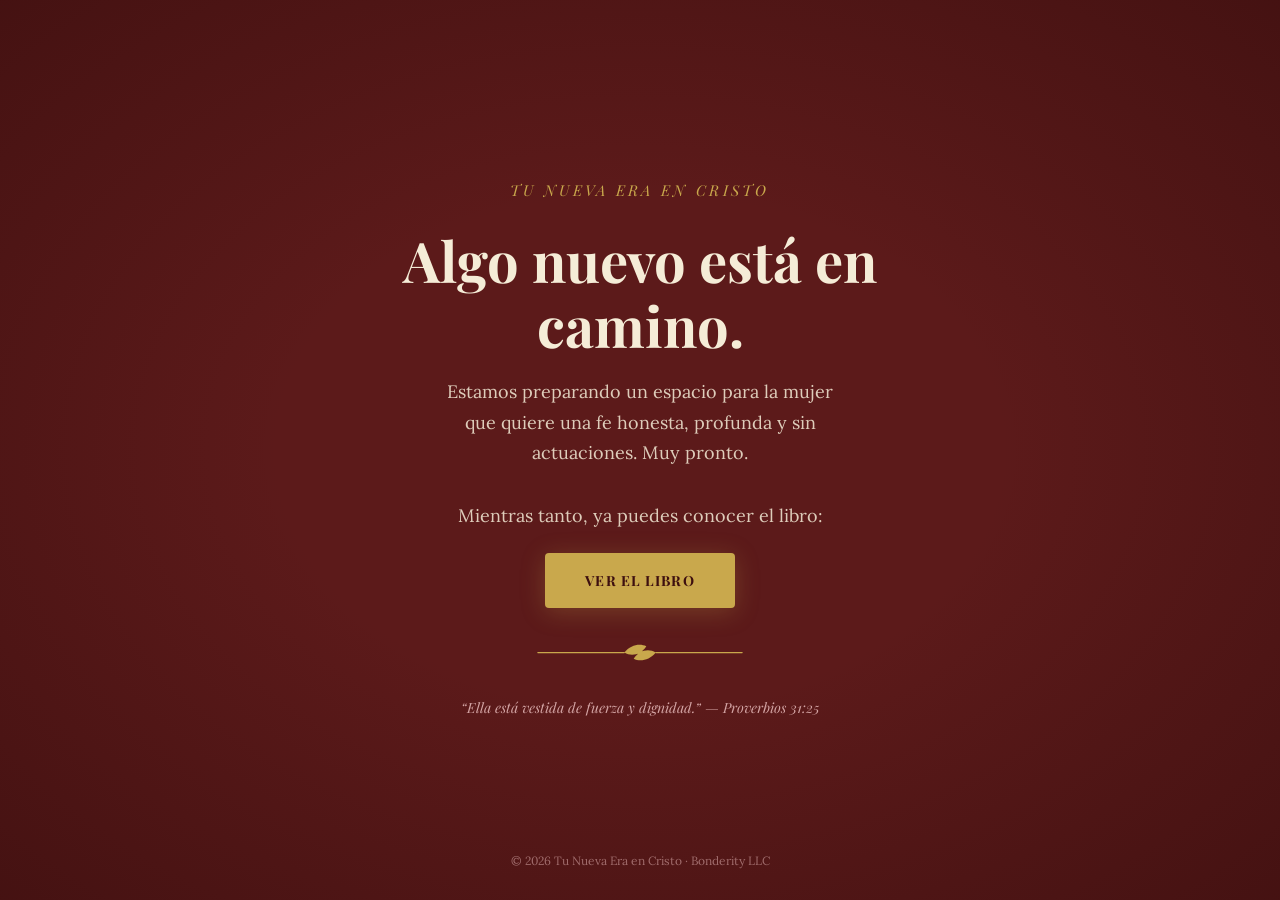
==== commit b6db4baf: "Add files via upload" ====
--- a/index.html
+++ b/index.html
@@ -23,14 +23,15 @@
   ══════════════════════════════════════════════════════════════════
   PÁGINA RAÍZ — "PRÓXIMAMENTE"
 
-  DELIBERADAMENTE NO CONTIENE:
-   · Ningún Meta Pixel  → el tráfico de esta página NO contamina
-     las métricas ni las conversiones de la página de venta.
-   · Ningún enlace, botón ni menú hacia /ebook → esa ruta queda
-     oculta y solo se alcanza con el enlace directo.
+  REGLA QUE HAY QUE MANTENER:
+   · Esta página NO lleva Meta Pixel  → así el tráfico de la portada
+     no contamina las métricas ni las conversiones de /ebook.
+     Al añadir contenido nuevo aquí, NO pegues el pixel.
 
-  Al añadir contenido nuevo aquí en el futuro, mantén ambas reglas
-  si quieres conservar el pixel de /ebook limpio.
+  Sí tiene un botón "Ver el libro" hacia /ebook (pedido expresamente).
+  En cambio /ebook NO tiene ningún enlace de vuelta a esta portada:
+  el visitante que llega desde un anuncio de Meta no puede salirse
+  hacia aquí y perder la conversión. Mantén esa dirección única.
   ══════════════════════════════════════════════════════════════════
 -->
 
@@ -83,7 +84,25 @@
     margin:0 auto 32px;
     max-width:420px;
   }
-  .rama{width:220px;max-width:70%;height:auto;color:#C9A84C;margin:0 auto 32px;display:block}
+  .cta{
+    display:inline-block;
+    background:#C9A84C;
+    color:#3D0F0F;
+    font-family:"Playfair Display",serif;
+    font-weight:700;
+    text-transform:uppercase;
+    letter-spacing:.08em;
+    font-size:14px;
+    text-decoration:none;
+    padding:18px 40px;
+    border-radius:4px;
+    box-shadow:0 4px 24px rgba(201,168,76,.25);
+    transition:transform .25s ease, background-color .25s ease, box-shadow .25s ease;
+  }
+  .cta:hover{background:#b8963f;transform:scale(1.02);box-shadow:0 6px 32px rgba(201,168,76,.4)}
+  .cta:active{transform:scale(.99)}
+  @media (max-width:640px){.cta{width:90%;padding:16px 20px;font-size:13px}}
+  .rama{width:220px;max-width:70%;height:auto;color:#C9A84C;margin:32px auto;display:block}
   .verso{
     font-family:"Playfair Display",serif;
     font-style:italic;
@@ -117,6 +136,10 @@
       profunda y sin actuaciones. Muy pronto.
     </p>
 
+    <p class="sub" style="margin-bottom:22px">Mientras tanto, ya puedes conocer el libro:</p>
+
+    <a class="cta" href="/ebook">Ver el libro</a>
+
     <svg class="rama" viewBox="0 0 280 32" fill="none" aria-hidden="true">
       <g stroke="currentColor" stroke-width="1.5" stroke-linecap="round">
         <path d="M10 16 H120 M160 16 H270"/>
